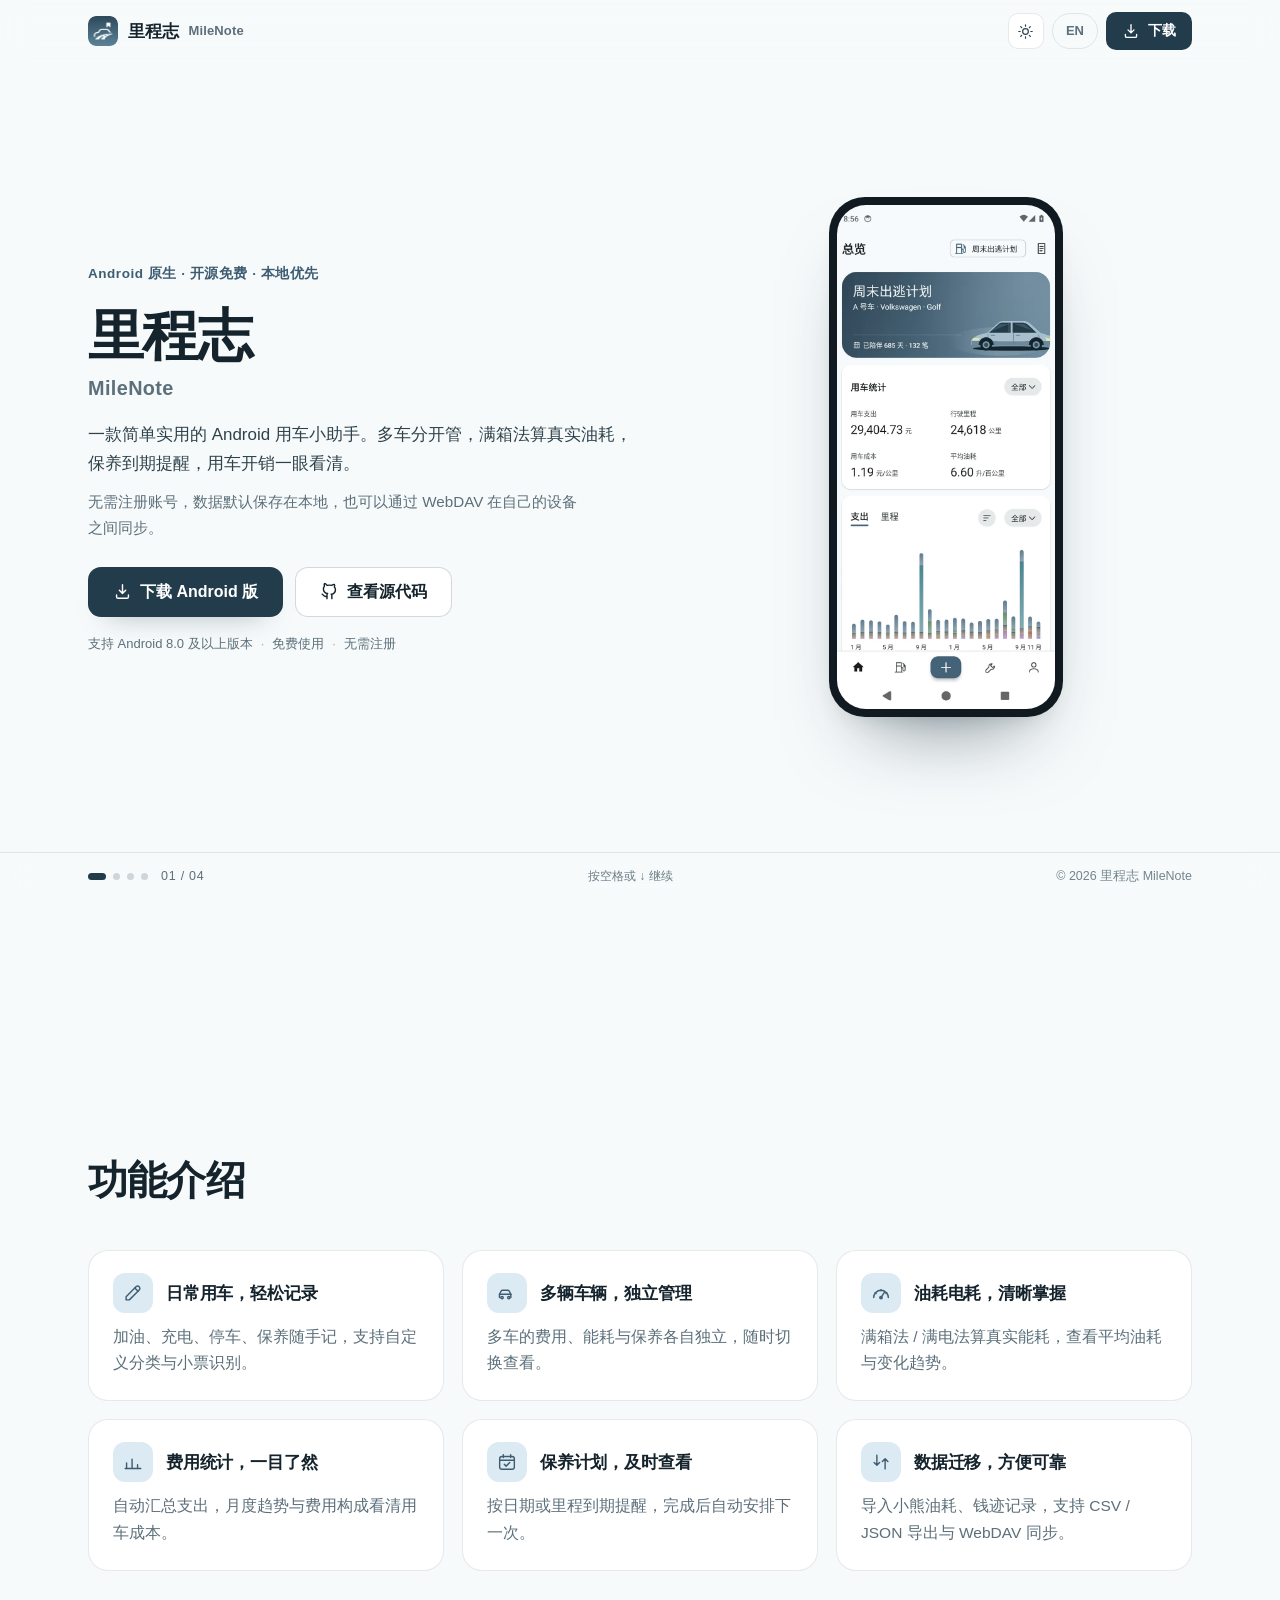
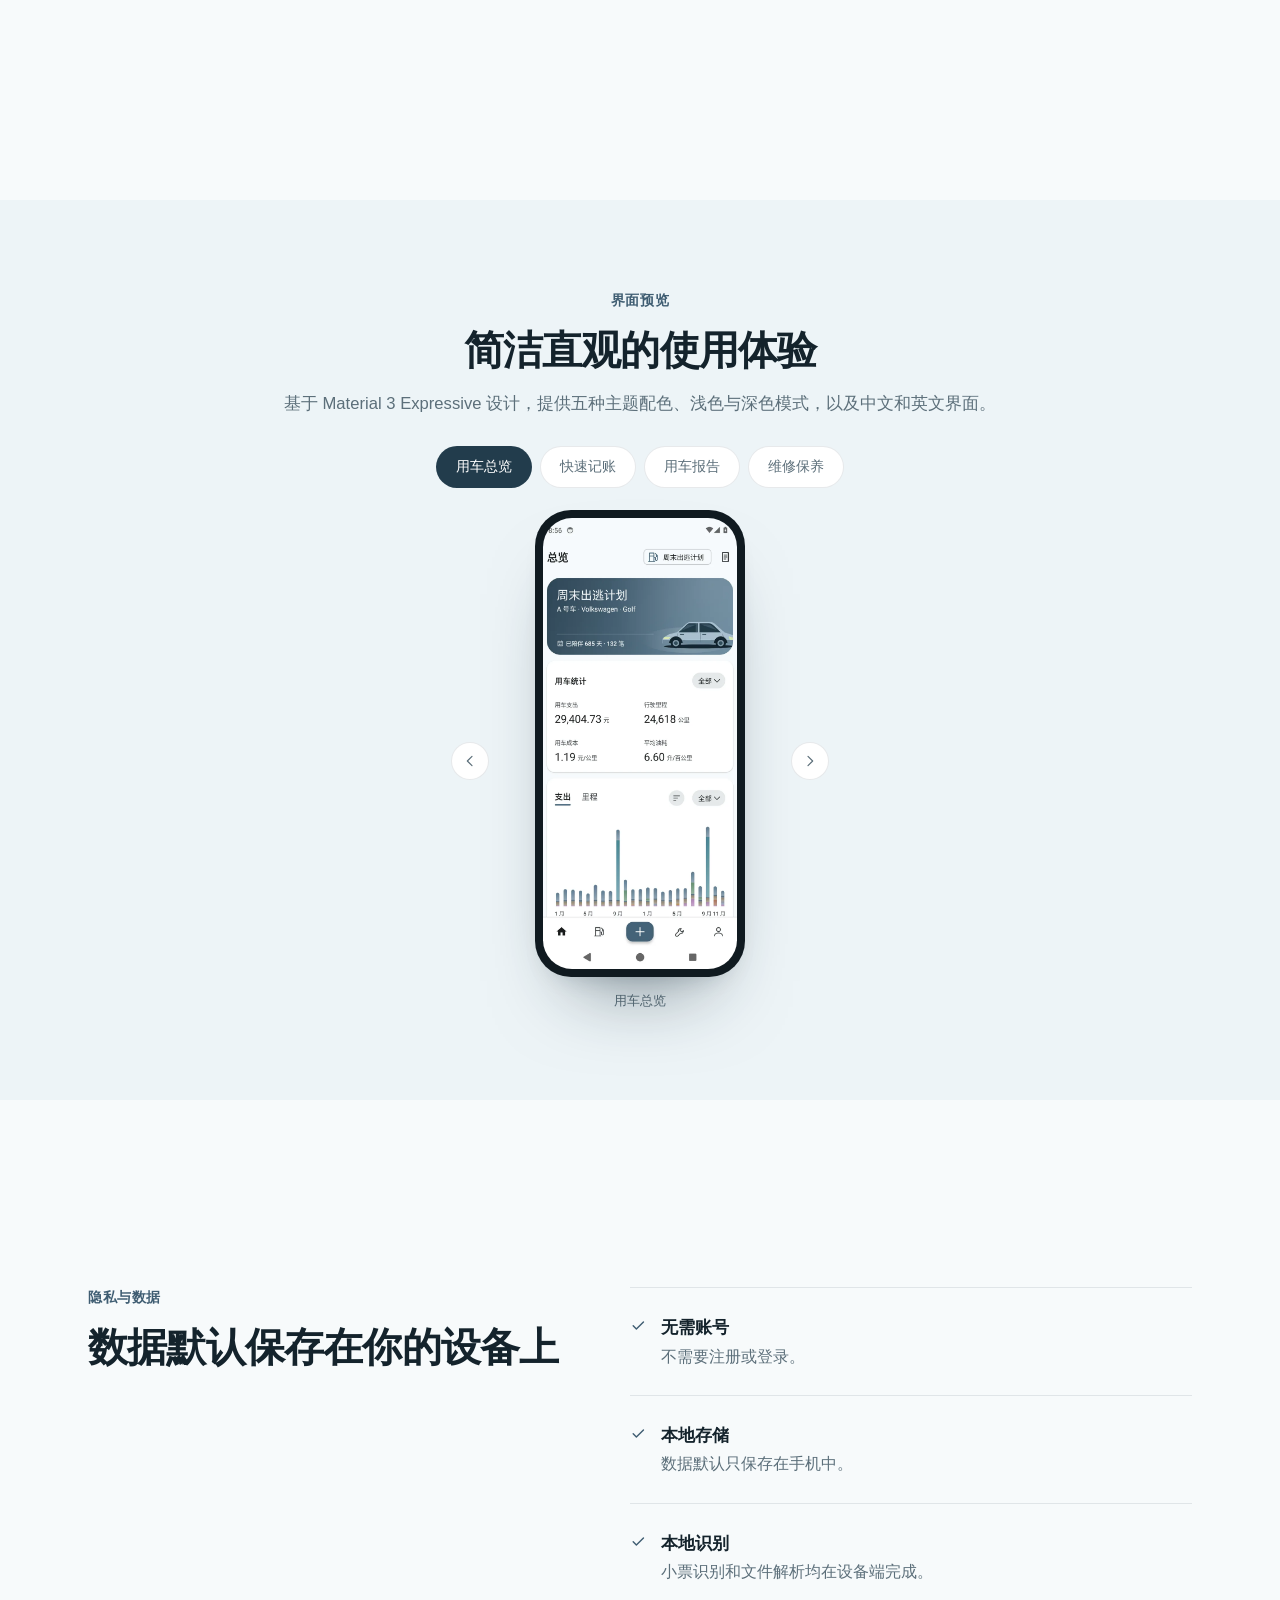
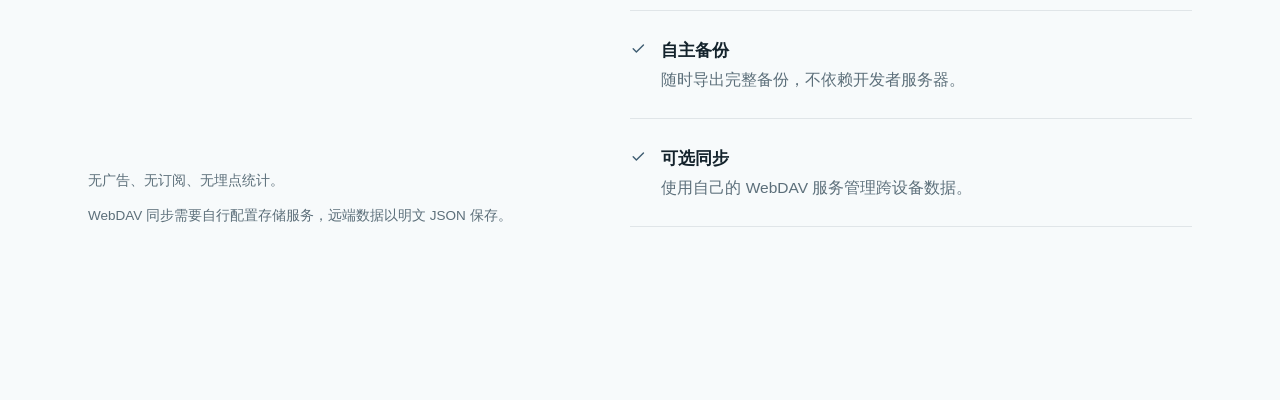
==== index.html @ a448dcb8 "site(screens): 界面预览换成 0.44.1 实拍（中英各一套，第三张改用车报告）+ OG 重画" ====
<!doctype html>
<html lang="zh-CN">
<head>
  <meta charset="utf-8">
  <meta name="viewport" content="width=device-width, initial-scale=1">
  <title>里程志 MileNote · Android 用车小助手：油耗、保养、用车成本</title>
  <meta name="description" content="里程志 MileNote 是一款 Android 用车小助手：多车管理、日常开销记录、油耗与电耗分析、保养到期提醒、用车成本统计。无需注册账号，数据默认保存在本地，也可通过 WebDAV 在自己的设备之间同步。">
  <meta name="keywords" content="里程志,MileNote,用车小助手,车主助手,汽车记账,油耗记录,满箱法,保养提醒,私家车费用,用车成本,Android,本地优先">
  <meta name="author" content="MileNote">
  <meta name="robots" content="index,follow">
  <link rel="canonical" href="https://selwiro.github.io/MileNoteAndroid/">
  <link rel="alternate" hreflang="zh-CN" href="https://selwiro.github.io/MileNoteAndroid/">
  <link rel="alternate" hreflang="en" href="https://selwiro.github.io/MileNoteAndroid/en/">
  <link rel="alternate" hreflang="x-default" href="https://selwiro.github.io/MileNoteAndroid/">

  <meta property="og:type" content="website">
  <meta property="og:site_name" content="里程志 MileNote">
  <meta property="og:title" content="里程志 MileNote · Android 用车小助手：油耗、保养、用车成本">
  <meta property="og:description" content="多车管理、日常开销记录、油耗与电耗分析、保养到期提醒。无需注册账号，数据默认保存在本地。">
  <meta property="og:url" content="https://selwiro.github.io/MileNoteAndroid/">
  <meta property="og:image" content="https://selwiro.github.io/MileNoteAndroid/assets/og.png">
  <meta property="og:image:width" content="1200">
  <meta property="og:image:height" content="630">
  <meta property="og:image:alt" content="里程志 MileNote：Android 用车小助手">
  <meta property="og:locale" content="zh_CN">
  <meta property="og:locale:alternate" content="en_US">
  <meta name="twitter:card" content="summary_large_image">
  <meta name="twitter:title" content="里程志 MileNote · Android 用车小助手：油耗、保养、用车成本">
  <meta name="twitter:description" content="多车管理、日常开销记录、油耗与电耗分析、保养到期提醒。无需注册账号，数据默认保存在本地。">
  <meta name="twitter:image" content="https://selwiro.github.io/MileNoteAndroid/assets/og.png">
  <meta name="twitter:image:alt" content="里程志 MileNote：Android 用车小助手">

  <meta name="theme-color" content="#f7fafb" media="(prefers-color-scheme: light)">
  <meta name="theme-color" content="#0e1316" media="(prefers-color-scheme: dark)">

  <script>
    /* 在样式加载前定好主题，避免深色模式闪白 */
    (function () {
      try {
        var stored = localStorage.getItem('milenote-theme');
        var theme = stored === 'dark' || stored === 'light'
          ? stored
          : (window.matchMedia('(prefers-color-scheme: dark)').matches ? 'dark' : 'light');
        document.documentElement.dataset.theme = theme;
        document.documentElement.classList.add('js');
      } catch (e) {
        document.documentElement.dataset.theme = 'light';
      }
    })();
  </script>

  <link rel="icon" href="assets/favicon-32.png" sizes="32x32" type="image/png">
  <link rel="icon" href="assets/favicon-16.png" sizes="16x16" type="image/png">
  <link rel="apple-touch-icon" href="assets/apple-touch-icon.png">
  <link rel="manifest" href="site.webmanifest">
  <link rel="preload" as="image" href="assets/screens/dashboard.webp?v=20261116">
  <link rel="stylesheet" href="assets/style.css?v=20261110c">

  <script type="application/ld+json">
  {
    "@context": "https://schema.org",
    "@type": "SoftwareApplication",
    "name": "里程志 MileNote",
    "alternateName": "MileNote",
    "applicationCategory": "FinanceApplication",
    "operatingSystem": "Android 8.0+",
    "inLanguage": "zh-CN",
    "url": "https://selwiro.github.io/MileNoteAndroid/",
    "offers": { "@type": "Offer", "price": "0", "priceCurrency": "CNY" },
    "description": "本地优先的 Android 用车小助手：多车管理、日常开销记录、油耗与电耗分析、保养到期提醒、用车成本统计。",
    "screenshot": "https://selwiro.github.io/MileNoteAndroid/assets/screens/dashboard.webp"
  }
  </script>
</head>
<body>
  <a class="skip-link" href="#hero">跳到主要内容</a>

  <header class="site-header" id="top">
    <div class="header-inner">
      <a class="brand" href="#hero">
        <img src="assets/img/brand-tile.png" width="30" height="30" alt="">
        <span class="brand-name">里程志</span>
        <span class="brand-latin">MileNote</span>
      </a>
      <div class="header-actions">
        <button class="icon-btn" type="button" data-theme-toggle aria-label="切换浅色或深色模式" aria-pressed="false">
          <svg class="ico-sun" viewBox="0 0 24 24" aria-hidden="true"><circle cx="12" cy="12" r="4"/><path d="M12 2.5v2M12 19.5v2M2.5 12h2M19.5 12h2M5.2 5.2l1.4 1.4M17.4 17.4l1.4 1.4M18.8 5.2l-1.4 1.4M6.6 17.4l-1.4 1.4"/></svg>
          <svg class="ico-moon" viewBox="0 0 24 24" aria-hidden="true"><path d="M20.5 14.6A8.6 8.6 0 0 1 9.4 3.5a8.6 8.6 0 1 0 11.1 11.1Z"/></svg>
        </button>
        <a class="lang-switch" href="en/" hreflang="en" lang="en">EN</a>
        <a class="btn btn-primary btn-sm" href="https://github.com/Selwiro/MileNoteAndroid/releases" data-download>
          <svg class="ico" viewBox="0 0 24 24" aria-hidden="true"><path d="M12 3.5v11m0 0 4-4m-4 4-4-4"/><path d="M4.5 16.5v2a2 2 0 0 0 2 2h11a2 2 0 0 0 2-2v-2"/></svg>
          下载
        </a>
      </div>
    </div>
  </header>

  <main class="deck">

    <!-- ============ 01 首屏 ============ -->
    <section class="slide slide-hero is-active" id="hero" aria-label="里程志 MileNote">
      <div class="slide-inner hero-grid">
        <div class="hero-copy">
          <span class="eyebrow">Android 原生 · 开源免费 · 本地优先</span>
          <h1>里程志<span class="latin">MileNote</span></h1>
          <p class="lede">一款简单实用的 Android 用车小助手。多车分开管，满箱法算真实油耗，保养到期提醒，用车开销一眼看清。</p>
          <p class="lede">无需注册账号，数据默认保存在本地，也可以通过 WebDAV 在自己的设备之间同步。</p>
          <div class="hero-actions">
            <a class="btn btn-primary btn-lg" href="https://github.com/Selwiro/MileNoteAndroid/releases" data-download>
              <svg class="ico" viewBox="0 0 24 24" aria-hidden="true"><path d="M12 3.5v11m0 0 4-4m-4 4-4-4"/><path d="M4.5 16.5v2a2 2 0 0 0 2 2h11a2 2 0 0 0 2-2v-2"/></svg>
              下载 Android 版
            </a>
            <a class="btn btn-quiet btn-lg" href="https://github.com/Selwiro/MileNoteAndroid" target="_blank" rel="noopener">
              <svg class="ico" viewBox="0 0 24 24" aria-hidden="true"><path d="M9 18c-4.5 1.4-4.5-2.2-6.3-2.7M15 21v-3.2a2.8 2.8 0 0 0-.8-2.3c2.7-.3 5.3-1.4 5.3-6a4.7 4.7 0 0 0-1.3-3.2 4.3 4.3 0 0 0-.1-3.3s-1-.3-3.3 1.3a11 11 0 0 0-5.8 0C6.7 1.7 5.7 2 5.7 2a4.3 4.3 0 0 0-.1 3.3A4.7 4.7 0 0 0 4.3 8.5c0 4.6 2.6 5.7 5.3 6a2.8 2.8 0 0 0-.8 2.3V21"/></svg>
              查看源代码
            </a>
          </div>
          <p class="hero-meta">支持 Android 8.0 及以上版本<span class="dot">·</span>免费使用<span class="dot">·</span>无需注册</p>
        </div>

        <div class="hero-visual">
          <figure class="phone phone-hero">
            <img src="assets/screens/dashboard.webp?v=20261116" width="720" height="1600" alt="里程志「用车总览」界面：用车统计、支出趋势与平均油耗">
          </figure>
        </div>
      </div>
    </section>

    <!-- ============ 02 功能介绍 ============ -->
    <section class="slide" id="features" aria-label="功能介绍">
      <div class="slide-inner">
        <div class="slide-head">
          <h2>功能介绍</h2>
        </div>
        <ul class="feature-grid">
          <li class="feature">
            <span class="feature-icon"><svg viewBox="0 0 24 24" aria-hidden="true"><path d="M4.5 19.5H8L19 8.5a2.5 2.5 0 0 0-3.5-3.5L4.5 16v3.5Z"/><path d="M14 6.5 17.5 10"/></svg></span>
            <h3>日常用车，轻松记录</h3>
            <p>加油、充电、停车、保养随手记，支持自定义分类与小票识别。</p>
          </li>
          <li class="feature">
            <span class="feature-icon"><svg viewBox="0 0 24 24" aria-hidden="true"><path d="M3.8 17v-3.6l1.7-3.3a2 2 0 0 1 1.8-1.1h5.4a2 2 0 0 1 1.8 1.1l1.7 3.3V17"/><path d="M3.8 13.4h12.6"/><circle cx="6.6" cy="17" r="1.3"/><circle cx="14" cy="17" r="1.3"/></svg></span>
            <h3>多辆车辆，独立管理</h3>
            <p>多车的费用、能耗与保养各自独立，随时切换查看。</p>
          </li>
          <li class="feature">
            <span class="feature-icon"><svg viewBox="0 0 24 24" aria-hidden="true"><path d="M4 17a8 8 0 0 1 16 0"/><path d="M12 17l3.6-5.6"/><circle cx="12" cy="17" r="1.3"/><path d="M5.6 11.6l1 .9M12 8.4v1.2M18.4 11.6l-1 .9"/></svg></span>
            <h3>油耗电耗，清晰掌握</h3>
            <p>满箱法 / 满电法算真实能耗，查看平均油耗与变化趋势。</p>
          </li>
          <li class="feature">
            <span class="feature-icon"><svg viewBox="0 0 24 24" aria-hidden="true"><path d="M5 19v-6M11 19V9M17 19v-4"/><path d="M3.5 19h17"/></svg></span>
            <h3>费用统计，一目了然</h3>
            <p>自动汇总支出，月度趋势与费用构成看清用车成本。</p>
          </li>
          <li class="feature">
            <span class="feature-icon"><svg viewBox="0 0 24 24" aria-hidden="true"><rect x="4" y="6" width="16" height="14" rx="2.5"/><path d="M4 10h16M8 4v3M16 4v3"/><path d="M9 14.5l2 2 4-4"/></svg></span>
            <h3>保养计划，及时查看</h3>
            <p>按日期或里程到期提醒，完成后自动安排下一次。</p>
          </li>
          <li class="feature">
            <span class="feature-icon"><svg viewBox="0 0 24 24" aria-hidden="true"><path d="M7.5 4.5v11M7.5 15.5l3-3M7.5 15.5l-3-3"/><path d="M16.5 19.5v-11M16.5 8.5l3 3M16.5 8.5l-3 3"/></svg></span>
            <h3>数据迁移，方便可靠</h3>
            <p>导入小熊油耗、钱迹记录，支持 CSV / JSON 导出与 WebDAV 同步。</p>
          </li>
        </ul>
      </div>
    </section>

    <!-- ============ 03 界面预览 ============ -->
    <section class="slide slide-soft" id="screens" aria-label="界面预览">
      <div class="slide-inner">
        <div class="slide-head slide-head-center">
          <span class="eyebrow">界面预览</span>
          <h2>简洁直观的使用体验</h2>
          <p class="lede">基于 Material 3 Expressive 设计，提供五种主题配色、浅色与深色模式，以及中文和英文界面。</p>
        </div>

        <div class="screen-tabs" role="tablist" aria-label="界面截图">
          <button class="screen-tab" type="button" role="tab" aria-selected="true" data-screen="0">用车总览</button>
          <button class="screen-tab" type="button" role="tab" aria-selected="false" data-screen="1">快速记账</button>
          <button class="screen-tab" type="button" role="tab" aria-selected="false" data-screen="2">用车报告</button>
          <button class="screen-tab" type="button" role="tab" aria-selected="false" data-screen="3">维修保养</button>
        </div>

        <div class="screen-stage" role="tabpanel" aria-live="polite">
          <button class="screen-arrow" type="button" data-screen-prev aria-label="上一张">
            <svg viewBox="0 0 24 24" aria-hidden="true"><path d="M15 5l-7 7 7 7"/></svg>
          </button>
          <figure class="screen-figure">
            <div class="phone phone-screen">
              <img data-screen-img data-screen-base="assets/screens/" src="assets/screens/dashboard.webp?v=20261116" width="720" height="1600" alt="用车总览界面">
            </div>
            <figcaption data-screen-cap>用车总览</figcaption>
          </figure>
          <button class="screen-arrow" type="button" data-screen-next aria-label="下一张">
            <svg viewBox="0 0 24 24" aria-hidden="true"><path d="M9 5l7 7-7 7"/></svg>
          </button>
        </div>
      </div>
    </section>

    <!-- ============ 04 隐私与数据 ============ -->
    <section class="slide" id="privacy" aria-label="隐私与数据">
      <div class="slide-inner privacy-grid">
        <div class="slide-head">
          <span class="eyebrow">隐私与数据</span>
          <h2>数据默认保存在你的设备上</h2>
          <p class="privacy-note">无广告、无订阅、无埋点统计。</p>
          <p class="privacy-note">WebDAV 同步需要自行配置存储服务，远端数据以明文 JSON 保存。</p>
        </div>
        <div>
          <ul class="privacy-list">
            <li>
              <svg viewBox="0 0 24 24" aria-hidden="true"><path d="M4.5 12.5 9 17l10-10"/></svg>
              <div><b>无需账号</b><span>不需要注册或登录。</span></div>
            </li>
            <li>
              <svg viewBox="0 0 24 24" aria-hidden="true"><path d="M4.5 12.5 9 17l10-10"/></svg>
              <div><b>本地存储</b><span>数据默认只保存在手机中。</span></div>
            </li>
            <li>
              <svg viewBox="0 0 24 24" aria-hidden="true"><path d="M4.5 12.5 9 17l10-10"/></svg>
              <div><b>本地识别</b><span>小票识别和文件解析均在设备端完成。</span></div>
            </li>
            <li>
              <svg viewBox="0 0 24 24" aria-hidden="true"><path d="M4.5 12.5 9 17l10-10"/></svg>
              <div><b>自主备份</b><span>随时导出完整备份，不依赖开发者服务器。</span></div>
            </li>
            <li>
              <svg viewBox="0 0 24 24" aria-hidden="true"><path d="M4.5 12.5 9 17l10-10"/></svg>
              <div><b>可选同步</b><span>使用自己的 WebDAV 服务管理跨设备数据。</span></div>
            </li>
          </ul>
        </div>
      </div>
    </section>

  </main>

  <div class="deck-bar">
    <div class="pager" role="group" aria-label="页面导航">
      <button class="pager-dot" type="button" data-goto="0" aria-label="第 1 页：里程志" aria-current="true"></button>
      <button class="pager-dot" type="button" data-goto="1" aria-label="第 2 页：功能介绍"></button>
      <button class="pager-dot" type="button" data-goto="2" aria-label="第 3 页：界面预览"></button>
      <button class="pager-dot" type="button" data-goto="3" aria-label="第 4 页：隐私与数据"></button>
      <span class="pager-count" data-pager-count>01 / 04</span>
    </div>
    <p class="deck-hint" data-deck-hint>按空格或 ↓ 继续</p>
    <span class="bar-copy">© <span id="year">2026</span> 里程志 MileNote</span>
  </div>

  <script src="assets/app.js?v=20261116" defer></script>
</body>
</html>
---- assets/style.css ----
/* ============================================================
   里程志 MileNote · GitHub Pages
   PPT 式单页官网：4 屏，每屏一满窗口，空格 / ↓ 翻页
   纯静态、无外部依赖、无追踪；深浅色由 <html data-theme> 驱动
   配色沿用 App 的里程蓝（#55758B）
   ============================================================ */

:root {
  --font-sans: -apple-system, BlinkMacSystemFont, "Segoe UI", "PingFang SC",
    "Hiragino Sans GB", "Microsoft YaHei", "Noto Sans SC", "Helvetica Neue", Arial, sans-serif;

  --bg: #f7fafb;
  --bg-soft: #edf4f7;
  --surface: #ffffff;
  --surface-2: #f1f7f9;
  --ink: #14232c;
  --ink-2: #2f424c;
  --muted: #5c6f7a;
  --line: rgba(20, 46, 62, 0.10);
  --line-strong: rgba(20, 46, 62, 0.18);

  --brand: #55758b;
  --brand-strong: #3f5d72;
  --brand-deep: #16262f;
  --brand-soft: #dceaf3;

  --btn-bg: #223c4c;
  --btn-bg-hover: #2e4e61;
  --btn-ink: #ffffff;

  --bezel: #101a20;
  --radius-xl: 28px;
  --radius-lg: 20px;
  --radius-md: 15px;

  --shadow-card: 0 28px 60px -46px rgba(16, 42, 58, 0.5), 0 2px 6px -4px rgba(16, 42, 58, 0.06);
  --shadow-soft: 0 20px 40px -32px rgba(16, 42, 58, 0.45);
  --shadow-phone: 0 44px 80px -40px rgba(14, 36, 50, 0.55), 0 12px 28px -20px rgba(14, 36, 50, 0.3);

  --container: 1104px;
  --header-h: 62px;
  --bar-h: 48px;
  color-scheme: light;
}

[data-theme="dark"] {
  --bg: #0e1316;
  --bg-soft: #121b20;
  --surface: #161f24;
  --surface-2: #1b262c;
  --ink: #e9eff3;
  --ink-2: #c7d4db;
  --muted: #93a5b0;
  --line: rgba(190, 215, 230, 0.12);
  --line-strong: rgba(190, 215, 230, 0.22);

  --brand: #a8c3d4;
  --brand-strong: #a8c3d4;
  --brand-deep: #0a1418;
  --brand-soft: #1f313b;

  --btn-bg: #b3cadb;
  --btn-bg-hover: #c8dbe8;
  --btn-ink: #101f28;

  --bezel: #05090b;
  --shadow-card: 0 28px 60px -46px rgba(0, 0, 0, 0.8), 0 2px 6px -4px rgba(0, 0, 0, 0.4);
  --shadow-soft: 0 20px 40px -32px rgba(0, 0, 0, 0.7);
  --shadow-phone: 0 44px 80px -40px rgba(0, 0, 0, 0.9), 0 12px 28px -20px rgba(0, 0, 0, 0.6);
  color-scheme: dark;
}

/* ---------- base ---------- */

*, *::before, *::after { box-sizing: border-box; }

html {
  -webkit-text-size-adjust: 100%;
  scroll-snap-type: y mandatory;
  background: var(--bg);
  /* 一屏一页的演示翻页：隐藏滚动条，用页码 / 空格提示代替 */
  scrollbar-width: none;
}
html::-webkit-scrollbar { width: 0; height: 0; }

body {
  margin: 0;
  background: var(--bg);
  color: var(--ink);
  font-family: var(--font-sans);
  font-size: 16px;
  line-height: 1.7;
  -webkit-font-smoothing: antialiased;
  -moz-osx-font-smoothing: grayscale;
  overflow-x: hidden;
}

h1, h2, h3 {
  margin: 0;
  line-height: 1.28;
  letter-spacing: -0.02em;
  font-weight: 700;
  text-wrap: balance;
}
p { margin: 0; }
img { display: block; max-width: 100%; height: auto; }
a { color: inherit; }
button { font: inherit; color: inherit; }

:focus-visible {
  outline: 2px solid var(--brand-strong);
  outline-offset: 3px;
  border-radius: 6px;
}

.sr-only {
  position: absolute;
  width: 1px; height: 1px;
  margin: -1px; padding: 0;
  overflow: hidden;
  clip: rect(0 0 0 0);
  white-space: nowrap;
  border: 0;
}

.skip-link {
  position: fixed;
  top: 8px; left: 50%;
  transform: translate(-50%, -180%);
  z-index: 100;
  padding: 9px 16px;
  border-radius: 999px;
  background: var(--btn-bg);
  color: var(--btn-ink);
  font-size: 14px;
  text-decoration: none;
  transition: transform .18s ease;
}
.skip-link:focus { transform: translate(-50%, 0); }

/* ---------- buttons ---------- */

.btn {
  display: inline-flex;
  align-items: center;
  justify-content: center;
  gap: 8px;
  padding: 11px 20px;
  border: 1px solid transparent;
  border-radius: 12px;
  font-size: 15px;
  font-weight: 600;
  line-height: 1.4;
  text-decoration: none;
  white-space: nowrap;
  cursor: pointer;
  transition: background-color .18s ease, border-color .18s ease,
              color .18s ease, transform .18s ease, box-shadow .18s ease;
}

.btn .ico {
  width: 18px; height: 18px;
  fill: none;
  stroke: currentColor;
  stroke-width: 1.8;
  stroke-linecap: round;
  stroke-linejoin: round;
  flex: none;
}

.btn-primary {
  background: var(--btn-bg);
  color: var(--btn-ink);
  box-shadow: 0 14px 28px -20px rgba(16, 42, 58, 0.65);
}
.btn-primary:hover { background: var(--btn-bg-hover); transform: translateY(-1px); }

.btn-quiet {
  background: var(--surface);
  border-color: var(--line-strong);
  color: var(--ink);
}
.btn-quiet:hover { border-color: var(--brand); transform: translateY(-1px); }

.btn-lg { padding: 13px 24px; font-size: 16px; border-radius: 13px; }
.btn-lg .ico { width: 19px; height: 19px; }
.btn-sm { padding: 8px 15px; font-size: 14px; border-radius: 10px; }

/* ---------- header（固定，浮在每一屏之上） ---------- */

.site-header {
  position: fixed;
  inset: 0 0 auto 0;
  z-index: 60;
  background: color-mix(in srgb, var(--bg) 82%, transparent);
  -webkit-backdrop-filter: blur(14px);
  backdrop-filter: blur(14px);
  border-bottom: 1px solid transparent;
  transition: border-color .2s ease;
}
.site-header.is-scrolled { border-bottom-color: var(--line); }

.header-inner {
  display: flex;
  align-items: center;
  gap: 16px;
  height: var(--header-h);
  width: min(100% - 48px, var(--container));
  margin-inline: auto;
}

.brand {
  display: inline-flex;
  align-items: center;
  gap: 10px;
  margin-right: auto;
  text-decoration: none;
  font-weight: 700;
  letter-spacing: -0.01em;
  flex: none;
  white-space: nowrap;
}
.brand img { width: 30px; height: 30px; border-radius: 8px; }
.brand .brand-name { font-size: 16.5px; }
.brand .brand-latin {
  font-size: 13px;
  font-weight: 600;
  color: var(--muted);
  letter-spacing: 0.01em;
}

.header-actions { display: flex; align-items: center; gap: 8px; }

.icon-btn {
  display: grid;
  place-items: center;
  width: 36px; height: 36px;
  padding: 0;
  border: 1px solid var(--line);
  border-radius: 10px;
  background: var(--surface);
  color: var(--ink-2);
  cursor: pointer;
  transition: border-color .16s ease, color .16s ease;
}
.icon-btn:hover { border-color: var(--line-strong); color: var(--ink); }
.icon-btn svg { width: 17px; height: 17px; fill: none; stroke: currentColor; stroke-width: 1.7; stroke-linecap: round; stroke-linejoin: round; }
.icon-btn .ico-moon { display: none; }
[data-theme="dark"] .icon-btn .ico-sun { display: none; }
[data-theme="dark"] .icon-btn .ico-moon { display: block; }

.lang-switch {
  padding: 6px 13px;
  border: 1px solid var(--line);
  border-radius: 999px;
  font-size: 13px;
  font-weight: 600;
  color: var(--muted);
  text-decoration: none;
  transition: border-color .16s ease, color .16s ease;
}
.lang-switch:hover { border-color: var(--line-strong); color: var(--ink); }

/* ---------- 幻灯片 ---------- */

.deck { display: block; }

.slide {
  --slide-pad: 24px;
  position: relative;
  display: grid;
  align-items: center;
  min-height: 100vh;
  min-height: 100dvh;
  padding: calc(var(--header-h) + var(--slide-pad)) 0 calc(var(--bar-h) + var(--slide-pad));
  scroll-snap-align: start;
  scroll-snap-stop: always;
}

.slide-soft { background: var(--bg-soft); }

.slide-inner {
  width: min(100% - 48px, var(--container));
  margin-inline: auto;
}

/* 只在有 JS 时做入场动画：无 JS 也能看到全部内容 */
.js .slide-inner {
  opacity: 0;
  transform: translateY(14px);
  transition: opacity .45s ease, transform .45s cubic-bezier(.22, .8, .3, 1);
}
.js .slide.is-active .slide-inner {
  opacity: 1;
  transform: none;
}

.slide-head { max-width: 660px; }
.slide-head-center { margin-inline: auto; text-align: center; max-width: 720px; }
.slide-head h2 {
  margin-top: 12px;
  font-size: clamp(1.6rem, 3.1vw, 2.55rem);
}
.slide-head .lede {
  margin-top: 14px;
  color: var(--muted);
  font-size: 1.04rem;
  text-wrap: pretty;
}

.eyebrow {
  display: inline-block;
  font-size: 13.5px;
  font-weight: 600;
  letter-spacing: 0.04em;
  color: var(--brand-strong);
}

/* ---------- 首屏 ---------- */

.hero-grid {
  display: grid;
  grid-template-columns: minmax(0, 1.06fr) minmax(0, 0.94fr);
  gap: clamp(28px, 4.5vw, 64px);
  align-items: center;
}

.hero-copy h1 {
  margin-top: 14px;
  font-size: clamp(2.35rem, 4.6vw, 3.5rem);
  letter-spacing: -0.03em;
}
.hero-copy h1 .latin {
  display: block;
  margin-top: 4px;
  font-size: clamp(1rem, 1.7vw, 1.24rem);
  font-weight: 600;
  letter-spacing: 0.02em;
  color: var(--muted);
}

.hero-copy .lede {
  margin-top: 20px;
  max-width: 33em;
  font-size: clamp(0.98rem, 1.35vw, 1.06rem);
  color: var(--ink-2);
  text-wrap: pretty;
}
.hero-copy .lede + .lede {
  margin-top: 10px;
  font-size: 0.95rem;
  color: var(--muted);
}

.hero-actions {
  display: flex;
  flex-wrap: wrap;
  gap: 12px;
  margin-top: 26px;
}

.hero-meta {
  margin-top: 16px;
  font-size: 13px;
  color: var(--muted);
}
.hero-meta .dot { margin: 0 8px; opacity: .55; }

.hero-visual {
  justify-self: center;
  position: relative;
  display: grid;
  place-items: center;
  padding: 6px 0;
}
.hero-visual::after {
  content: "";
  position: absolute;
  inset: auto 6% -2% 6%;
  height: 36px;
  border-radius: 50%;
  background: radial-gradient(closest-side, rgba(16, 42, 58, 0.16), transparent 72%);
  filter: blur(6px);
  z-index: -1;
}
[data-theme="dark"] .hero-visual::after {
  background: radial-gradient(closest-side, rgba(0, 0, 0, 0.6), transparent 72%);
}

/* ---------- 手机框 ---------- */

.phone {
  position: relative;
  margin: 0;
  padding: 8px;
  border-radius: 36px;
  background: var(--bezel);
  box-shadow: var(--shadow-phone);
  aspect-ratio: 720 / 1600;
  height: var(--phone-h, 480px);
}
.phone img {
  width: 100%;
  height: 100%;
  border-radius: 29px;
  object-fit: cover;
}

.phone-hero { --phone-h: clamp(300px, 58dvh, 520px); }
.phone-screen {
  flex: 1 1 auto;
  height: auto;
  min-height: 0;
  max-height: 100%;
  margin-bottom: 2px;
}

/* ---------- 功能介绍 ---------- */

.feature-grid {
  display: grid;
  grid-template-columns: repeat(3, minmax(0, 1fr));
  gap: 18px;
  margin: clamp(26px, 3.6vw, 44px) 0 0;
  padding: 0;
  list-style: none;
}

.feature {
  display: grid;
  grid-template-columns: auto minmax(0, 1fr);
  align-items: center;
  column-gap: 13px;
  padding: 22px 24px 24px;
  border: 1px solid var(--line);
  border-radius: var(--radius-lg);
  background: var(--surface);
  transition: transform .18s ease, border-color .18s ease, box-shadow .18s ease;
}
.feature:hover {
  transform: translateY(-2px);
  border-color: var(--line-strong);
  box-shadow: var(--shadow-soft);
}

/* 图标与标题同一行（桌面端；手机上图标仍在左、标题与说明在右） */
.feature-icon {
  display: grid;
  place-items: center;
  width: 40px; height: 40px;
  margin: 0;
  border-radius: 12px;
  background: var(--brand-soft);
  color: var(--brand-strong);
}
[data-theme="dark"] .feature-icon { color: var(--ink); }
.feature-icon svg {
  width: 22px; height: 22px;
  fill: none;
  stroke: currentColor;
  stroke-width: 1.55;
  stroke-linecap: round;
  stroke-linejoin: round;
}

.feature h3 { grid-column: 2; font-size: 1.08rem; letter-spacing: -0.01em; }
.feature p {
  grid-column: 1 / -1;
  margin-top: 11px;
  color: var(--muted);
  font-size: 0.97rem;
  line-height: 1.7;
}

/* ---------- 界面预览 ---------- */

.screen-tabs {
  display: flex;
  flex-wrap: wrap;
  justify-content: center;
  gap: 8px;
  margin-top: clamp(18px, 2.6vw, 28px);
}

.screen-tab {
  padding: 8px 19px;
  border: 1px solid var(--line);
  border-radius: 999px;
  background: var(--surface);
  color: var(--muted);
  font-size: 14px;
  font-weight: 500;
  cursor: pointer;
  transition: background-color .16s ease, color .16s ease, border-color .16s ease;
}
.screen-tab:hover { color: var(--ink); border-color: var(--line-strong); }
.screen-tab[aria-selected="true"] {
  background: var(--btn-bg);
  border-color: transparent;
  color: var(--btn-ink);
}

#screens .slide-inner {
  display: flex;
  flex-direction: column;
  padding-bottom: 16px;
  height: calc(100vh - var(--header-h) - var(--bar-h) - var(--slide-pad) * 2);
  height: calc(100dvh - var(--header-h) - var(--bar-h) - var(--slide-pad) * 2);
  min-height: 0;
}
#screens .slide-head,
#screens .screen-tabs { flex: none; }

.screen-stage {
  display: flex;
  align-items: center;
  justify-content: center;
  gap: clamp(10px, 3vw, 40px);
  margin-top: 22px;
}

.screen-arrow {
  display: grid;
  place-items: center;
  width: 38px; height: 38px;
  padding: 0;
  border: 1px solid var(--line);
  border-radius: 50%;
  background: var(--surface);
  color: var(--muted);
  cursor: pointer;
  transition: color .16s ease, border-color .16s ease;
  flex: none;
}
.screen-arrow:hover { color: var(--ink); border-color: var(--line-strong); }
.screen-arrow svg { width: 16px; height: 16px; fill: none; stroke: currentColor; stroke-width: 1.8; stroke-linecap: round; stroke-linejoin: round; }

.screen-stage { flex: 1 1 auto; min-height: 0; }

.screen-figure {
  margin: 0;
  height: 100%;
  display: flex;
  flex-direction: column;
  align-items: center;
  justify-content: center;
  min-height: 0;
}
.screen-figure figcaption {
  flex: none;
  margin-top: 12px;
  font-size: 12.5px;
  color: var(--muted);
}

/* ---------- 隐私与数据 ---------- */

.privacy-grid {
  display: grid;
  grid-template-columns: minmax(0, 0.92fr) minmax(0, 1.08fr);
  gap: clamp(24px, 5vw, 72px);
  align-items: stretch;
}

/* 左栏：标题贴顶、补充说明贴底，避免「标题悬在中间、下面一大片空」 */
#privacy .slide-head {
  display: flex;
  flex-direction: column;
  align-items: flex-start;
}
#privacy .privacy-note:first-of-type { margin-top: auto; }

.privacy-list {
  margin: 0;
  padding: 0;
  list-style: none;
  border-top: 1px solid var(--line);
}
.privacy-list li {
  display: grid;
  grid-template-columns: auto 1fr;
  gap: 14px;
  padding: 25px 0;
  border-bottom: 1px solid var(--line);
}
.privacy-list svg {
  width: 17px; height: 17px;
  margin-top: 4px;
  fill: none;
  stroke: var(--brand-strong);
  stroke-width: 2;
  stroke-linecap: round;
  stroke-linejoin: round;
}
.privacy-list b { display: block; font-size: 1.08rem; font-weight: 600; }
.privacy-list span { color: var(--muted); font-size: 0.97rem; }
.privacy-note {
  margin-top: 12px;
  color: var(--muted);
  font-size: 13.5px;
  line-height: 1.65;
}

/* ---------- 底部条（页码 + 链接） ---------- */

.deck-bar {
  position: fixed;
  inset: auto 0 0 0;
  z-index: 60;
  display: flex;
  align-items: center;
  gap: 16px;
  height: var(--bar-h);
  padding: 0 max(24px, calc((100% - var(--container)) / 2));
  background: color-mix(in srgb, var(--bg) 82%, transparent);
  -webkit-backdrop-filter: blur(12px);
  backdrop-filter: blur(12px);
  border-top: 1px solid var(--line);
  font-size: 12.5px;
  color: var(--muted);
}

.pager { display: flex; align-items: center; gap: 7px; }
.pager-dot {
  width: 7px; height: 7px;
  padding: 0;
  border: 0;
  border-radius: 999px;
  background: var(--line-strong);
  cursor: pointer;
  transition: width .2s ease, background-color .2s ease;
}
.pager-dot:hover { background: var(--brand); }
.pager-dot[aria-current="true"] {
  width: 18px;
  background: var(--btn-bg);
}
.pager-count {
  margin-left: 6px;
  font-variant-numeric: tabular-nums;
  letter-spacing: .06em;
}

.deck-hint {
  margin: 0 auto;
  font-size: 12px;
  color: var(--muted);
  opacity: .9;
  transition: opacity .3s ease;
}
.deck-hint.is-hidden { opacity: 0; visibility: hidden; }

.bar-copy { flex: none; opacity: .85; }

/* ---------- 404 ---------- */

.lost {
  display: flex;
  align-items: center;
  justify-content: center;
  min-height: 100vh;
  padding: 40px 24px;
  text-align: center;
}
.lost-inner { max-width: 540px; margin-inline: auto; }
.lost img {
  width: 72px; height: 72px;
  margin: 0 auto 26px;
  border-radius: 21px;
  box-shadow: var(--shadow-card);
}
.lost h1 { font-size: clamp(1.8rem, 4.6vw, 2.6rem); }
.lost p {
  margin-top: 14px;
  color: var(--muted);
  font-size: 15.5px;
}
.lost p[lang="en"] { font-size: 13.5px; }
.lost p a { color: var(--brand-strong); text-decoration: underline; text-underline-offset: 3px; }
.lost-actions {
  display: flex;
  flex-wrap: wrap;
  justify-content: center;
  gap: 12px;
  margin-top: 28px;
}

/* ---------- 响应式 ---------- */

@media (max-width: 960px) {
  .hero-grid { grid-template-columns: minmax(0, 1fr); gap: 28px; }
  .hero-visual { order: 2; }
  .hero-copy .lede { max-width: 40em; }
  .privacy-grid { grid-template-columns: minmax(0, 1fr); gap: 26px; }
  .phone-hero { --phone-h: clamp(240px, 34dvh, 340px); }
}

/* 窗口不高（13 寸笔电 / 浏览器占满前后）时整体收紧，保证每一屏仍然装得下 */
@media (min-width: 721px) and (max-height: 800px) {
  .slide { --slide-pad: 12px; }
  .slide-head h2 { font-size: clamp(1.5rem, 2.6vw, 2.1rem); }
  .slide-head .lede { margin-top: 10px; font-size: 0.98rem; }
  .feature-grid { margin-top: 24px; gap: 14px; }
  .feature { padding: 18px 20px 20px; column-gap: 11px; }
  .feature-icon { width: 36px; height: 36px; margin: 0; border-radius: 11px; }
  .feature-icon svg { width: 19px; height: 19px; }
  .feature h3 { font-size: 1.02rem; }
  .feature p { margin-top: 8px; font-size: 0.93rem; line-height: 1.62; }
  .phone-hero { --phone-h: clamp(260px, 54dvh, 480px); }
  .privacy-list li { padding: 15px 0; }
}

/* 手机上首屏不放手机图（截图集中在「界面预览」一屏），保证一屏装得下 */
@media (max-width: 720px) {
  :root { --header-h: 56px; --bar-h: 44px; }

  .header-inner { gap: 6px; }
  .header-actions { gap: 6px; }
  .brand { gap: 8px; }
  .brand .brand-latin { display: none; }
  .brand .brand-name { font-size: 16px; }

  .header-inner,
  .slide-inner { width: min(100% - 36px, var(--container)); }

  body { font-size: 15.5px; }

  .slide { --slide-pad: 12px; }

  .hero-visual { display: none; }

  .hero-copy h1 { font-size: clamp(2.25rem, 11.2vw, 2.95rem); }
  .hero-copy .lede { margin-top: 18px; font-size: 15.5px; }
  .hero-copy .lede + .lede { margin-top: 12px; font-size: 14.5px; }
  .hero-actions { margin-top: 26px; }
  .hero-actions .btn { flex: 1 1 auto; }
  .hero-meta { margin-top: 16px; font-size: 12.5px; }

  /* 手机上功能改成单列「图标 + 标题 + 说明」的行式，中英文案长度不同也装得下 */
  .feature-grid { grid-template-columns: minmax(0, 1fr); gap: 6px; margin-top: 10px; }
  .feature {
    display: grid;
    grid-template-columns: 28px minmax(0, 1fr);
    align-items: start;
    column-gap: 10px;
    row-gap: 1px;
    padding: 7px 12px 8px;
    border-radius: 14px;
  }
  .feature-icon { grid-column: 1; grid-row: 1 / span 2; width: 28px; height: 28px; margin: 1px 0 0; border-radius: 9px; }
  .feature-icon svg { width: 16px; height: 16px; }
  .feature h3 { grid-column: 2; grid-row: 1; font-size: 0.92rem; }
  .feature p { grid-column: 2; grid-row: 2; margin-top: 1px; font-size: 0.8rem; line-height: 1.55; }
  .feature h3 { font-size: 0.9rem; }
  .feature p { margin-top: 5px; font-size: 0.775rem; line-height: 1.55; }

  .slide-head h2 { margin-top: 6px; font-size: clamp(1.35rem, 6vw, 1.65rem); }
  .slide-head .lede { font-size: 0.9rem; }

  .screen-tabs { gap: 6px; margin-top: 14px; }
  .screen-tab { padding: 6px 13px; font-size: 12.5px; }
  .screen-stage { margin-top: 14px; gap: 8px; }
  #screens .slide-inner { padding-bottom: 20px; }
  .screen-arrow { width: 32px; height: 32px; }
  .screen-figure figcaption { margin-top: 10px; }

  .privacy-list li { padding: 13px 0; }
  .privacy-list b { font-size: 0.96rem; }
  .privacy-list span { font-size: 0.9rem; }
  .privacy-note { margin-top: 10px; font-size: 12px; }

  .deck-hint { display: none; }
  .bar-copy { opacity: .8; }
}

@media (max-width: 400px) {
  .feature-grid { gap: 4px; }
  .feature { padding: 6px 11px 7px; }
  .feature p { font-size: 0.775rem; line-height: 1.45; }
}

@media (prefers-reduced-motion: reduce) {
  html { scroll-behavior: auto; }
  *, *::before, *::after {
    animation-duration: .01ms !important;
    animation-iteration-count: 1 !important;
    transition-duration: .01ms !important;
  }
  .js .slide-inner { opacity: 1; transform: none; }
}

@media print {
  html { scroll-snap-type: none; }
  .slide { min-height: auto; page-break-after: always; }
  .js .slide-inner { opacity: 1; transform: none; }
  .site-header, .deck-bar { display: none; }
}
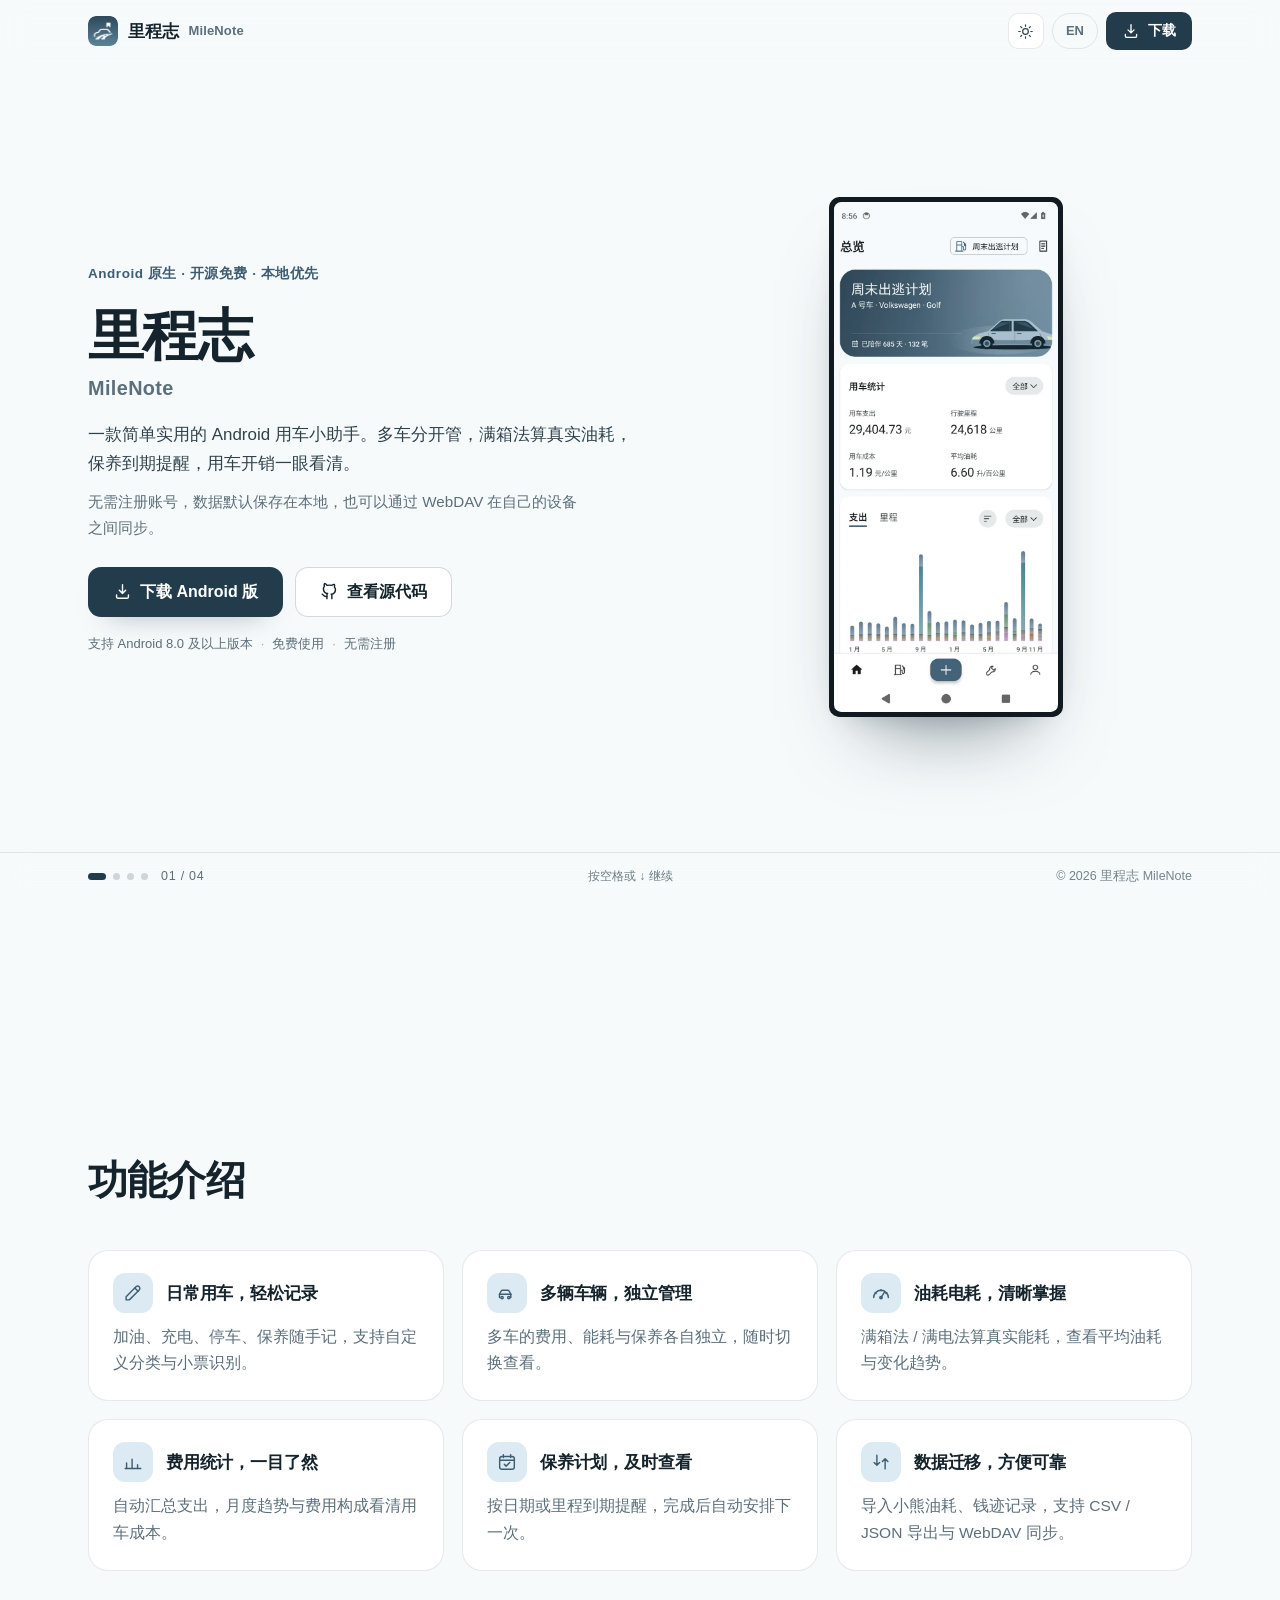
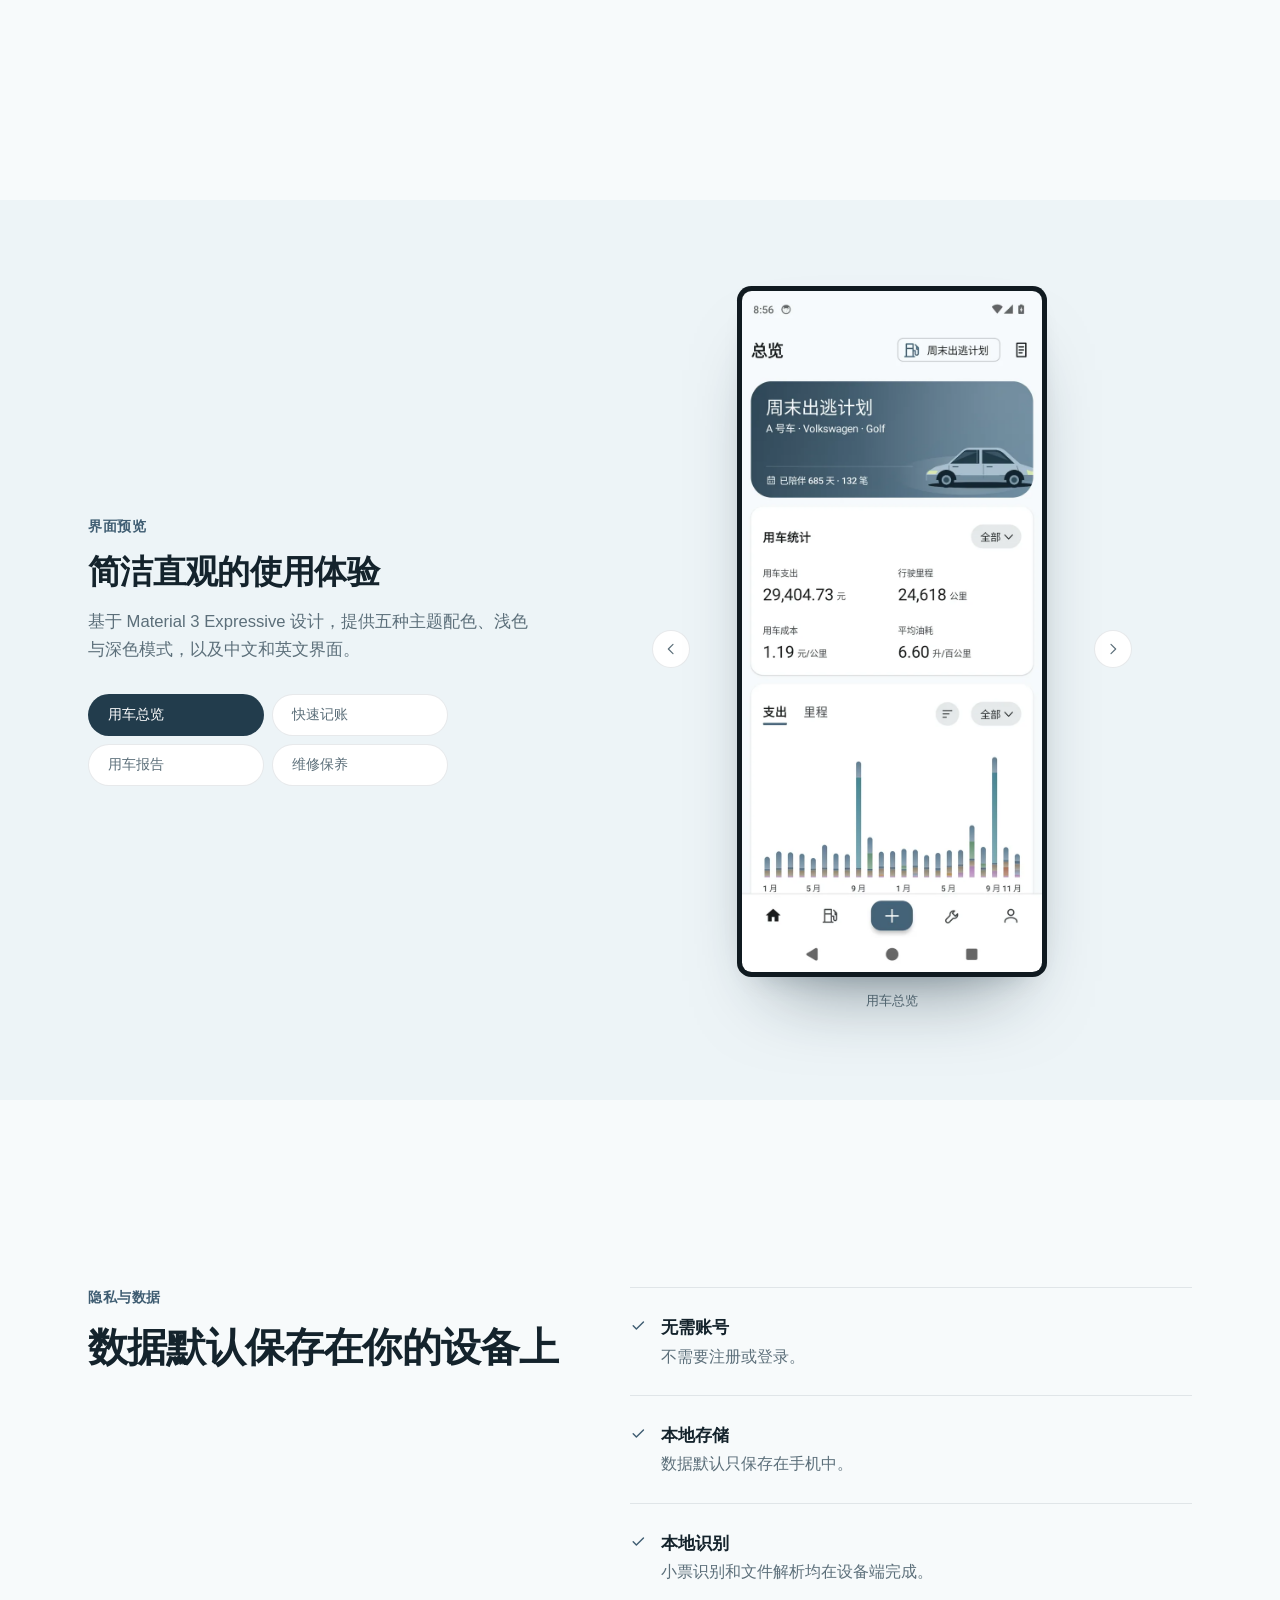
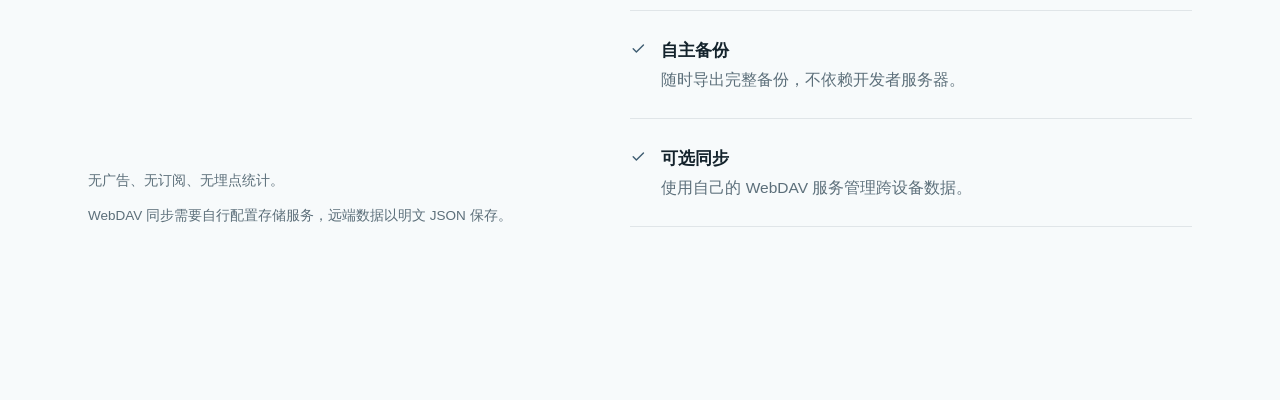
==== commit 6866f875: "site(设计): 手机框收薄/圆角改百分比，移动端功能卡等高，界面预览改双列放大手机" ====
--- a/index.html
+++ b/index.html
@@ -54,7 +54,7 @@
   <link rel="apple-touch-icon" href="assets/apple-touch-icon.png">
   <link rel="manifest" href="site.webmanifest">
   <link rel="preload" as="image" href="assets/screens/dashboard.webp?v=20261116">
-  <link rel="stylesheet" href="assets/style.css?v=20261110c">
+  <link rel="stylesheet" href="assets/style.css?v=20261116d">
 
   <script type="application/ld+json">
   {
@@ -171,17 +171,19 @@
     <!-- ============ 03 界面预览 ============ -->
     <section class="slide slide-soft" id="screens" aria-label="界面预览">
       <div class="slide-inner">
-        <div class="slide-head slide-head-center">
-          <span class="eyebrow">界面预览</span>
-          <h2>简洁直观的使用体验</h2>
-          <p class="lede">基于 Material 3 Expressive 设计，提供五种主题配色、浅色与深色模式，以及中文和英文界面。</p>
-        </div>
-
-        <div class="screen-tabs" role="tablist" aria-label="界面截图">
-          <button class="screen-tab" type="button" role="tab" aria-selected="true" data-screen="0">用车总览</button>
-          <button class="screen-tab" type="button" role="tab" aria-selected="false" data-screen="1">快速记账</button>
-          <button class="screen-tab" type="button" role="tab" aria-selected="false" data-screen="2">用车报告</button>
-          <button class="screen-tab" type="button" role="tab" aria-selected="false" data-screen="3">维修保养</button>
+        <div class="screen-copy">
+          <div class="slide-head slide-head-center">
+            <span class="eyebrow">界面预览</span>
+            <h2>简洁直观的使用体验</h2>
+            <p class="lede">基于 Material 3 Expressive 设计，提供五种主题配色、浅色与深色模式，以及中文和英文界面。</p>
+          </div>
+
+          <div class="screen-tabs" role="tablist" aria-label="界面截图">
+            <button class="screen-tab" type="button" role="tab" aria-selected="true" data-screen="0">用车总览</button>
+            <button class="screen-tab" type="button" role="tab" aria-selected="false" data-screen="1">快速记账</button>
+            <button class="screen-tab" type="button" role="tab" aria-selected="false" data-screen="2">用车报告</button>
+            <button class="screen-tab" type="button" role="tab" aria-selected="false" data-screen="3">维修保养</button>
+          </div>
         </div>
 
         <div class="screen-stage" role="tabpanel" aria-live="polite">
--- a/assets/style.css
+++ b/assets/style.css
@@ -392,8 +392,10 @@
 .phone {
   position: relative;
   margin: 0;
-  padding: 8px;
-  border-radius: 36px;
+  /* 边框尽量薄：1080px 源图缩到 200–320px 显示时，粗边框会先把状态栏/导航栏边缘吃掉 */
+  padding: 5px;
+  /* 百分比圆角随手机尺寸缩放，截图四角不会被过分裁掉 */
+  border-radius: 4.6% / 2.07%;
   background: var(--bezel);
   box-shadow: var(--shadow-phone);
   aspect-ratio: 720 / 1600;
@@ -402,7 +404,7 @@
 .phone img {
   width: 100%;
   height: 100%;
-  border-radius: 29px;
+  border-radius: 3.2% / 1.44%;
   object-fit: cover;
 }
 
@@ -412,6 +414,7 @@
   height: auto;
   min-height: 0;
   max-height: 100%;
+  max-width: 100%;
   margin-bottom: 2px;
 }
 
@@ -540,6 +543,8 @@
 .screen-figure {
   margin: 0;
   height: 100%;
+  min-width: 0;
+  max-width: 100%;
   display: flex;
   flex-direction: column;
   align-items: center;
@@ -551,6 +556,42 @@
   margin-top: 12px;
   font-size: 12.5px;
   color: var(--muted);
+}
+
+/* 桌面 / 平板：文案与 tab 收进左列，手机放大占满右列（2026-11-16 反馈「预览截图太小」） */
+@media (min-width: 721px) {
+  #screens .slide-inner {
+    display: grid;
+    grid-template-columns: minmax(0, 0.86fr) minmax(0, 1.14fr);
+    grid-template-rows: minmax(0, 1fr);
+    column-gap: clamp(24px, 4vw, 64px);
+    align-items: center;
+  }
+  #screens .screen-copy {
+    display: flex;
+    flex-direction: column;
+    align-items: flex-start;
+    min-width: 0;
+  }
+  #screens .slide-head {
+    max-width: none;
+    margin: 0;
+    text-align: left;
+  }
+  #screens .slide-head h2 { font-size: clamp(1.7rem, 2.6vw, 2.4rem); }
+  #screens .screen-tabs {
+    display: grid;
+    grid-template-columns: repeat(2, minmax(0, 1fr));
+    gap: 8px;
+    width: 100%;
+    max-width: 360px;
+    margin-top: clamp(18px, 2.4vw, 30px);
+    justify-content: stretch;
+  }
+  #screens .screen-tab { text-align: left; }
+  #screens .screen-stage { height: 100%; margin-top: 0; }
+  /* 竖屏平板等窄高视口：手机高度再受右列宽度约束，避免把左右箭头压到手机底下 */
+  #screens .phone-screen { max-height: min(100%, calc((57vw - 130px) * 2.222)); }
 }
 
 /* ---------- 隐私与数据 ---------- */
@@ -737,7 +778,7 @@
   .hero-meta { margin-top: 16px; font-size: 12.5px; }
 
   /* 手机上功能改成单列「图标 + 标题 + 说明」的行式，中英文案长度不同也装得下 */
-  .feature-grid { grid-template-columns: minmax(0, 1fr); gap: 6px; margin-top: 10px; }
+  .feature-grid { grid-template-columns: minmax(0, 1fr); grid-auto-rows: 1fr; gap: 6px; margin-top: 10px; }
   .feature {
     display: grid;
     grid-template-columns: 28px minmax(0, 1fr);
@@ -757,6 +798,7 @@
   .slide-head h2 { margin-top: 6px; font-size: clamp(1.35rem, 6vw, 1.65rem); }
   .slide-head .lede { font-size: 0.9rem; }
 
+  #screens .screen-copy { display: flex; flex-direction: column; align-items: center; }
   .screen-tabs { gap: 6px; margin-top: 14px; }
   .screen-tab { padding: 6px 13px; font-size: 12.5px; }
   .screen-stage { margin-top: 14px; gap: 8px; }
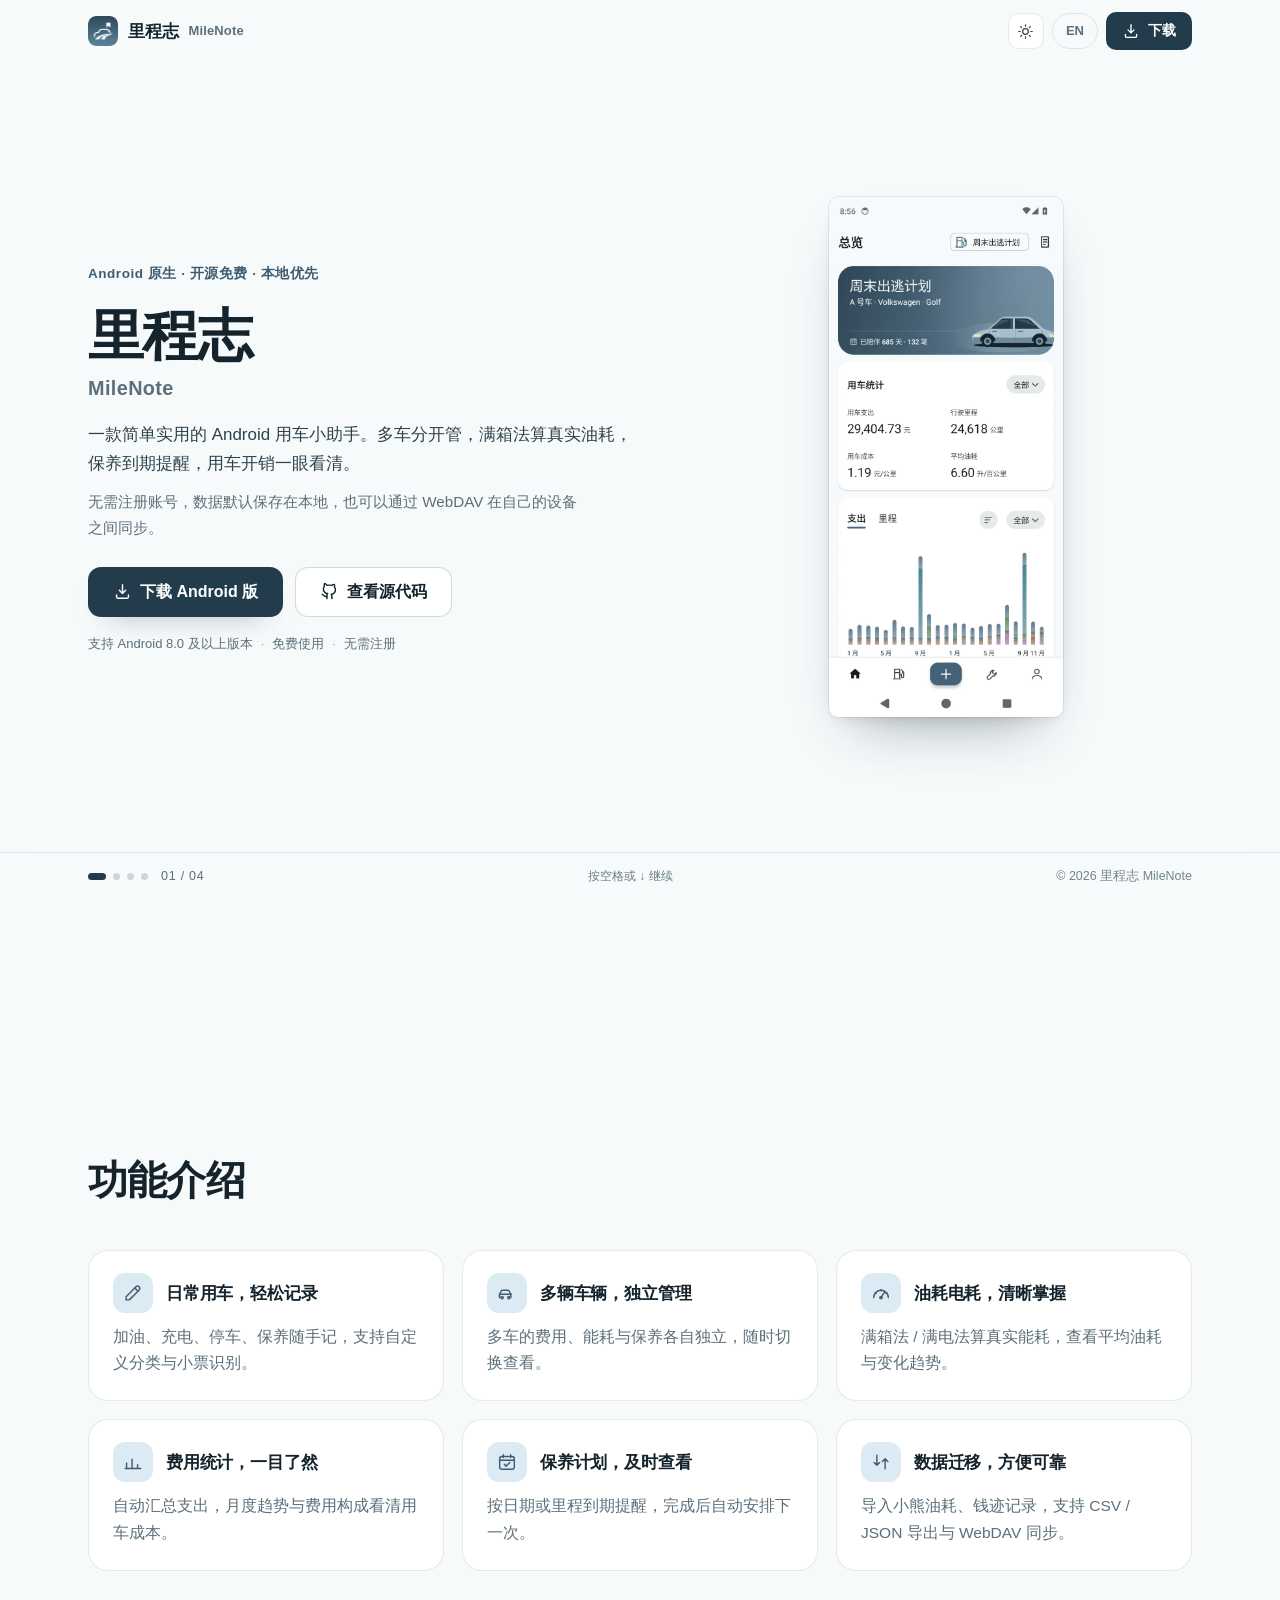
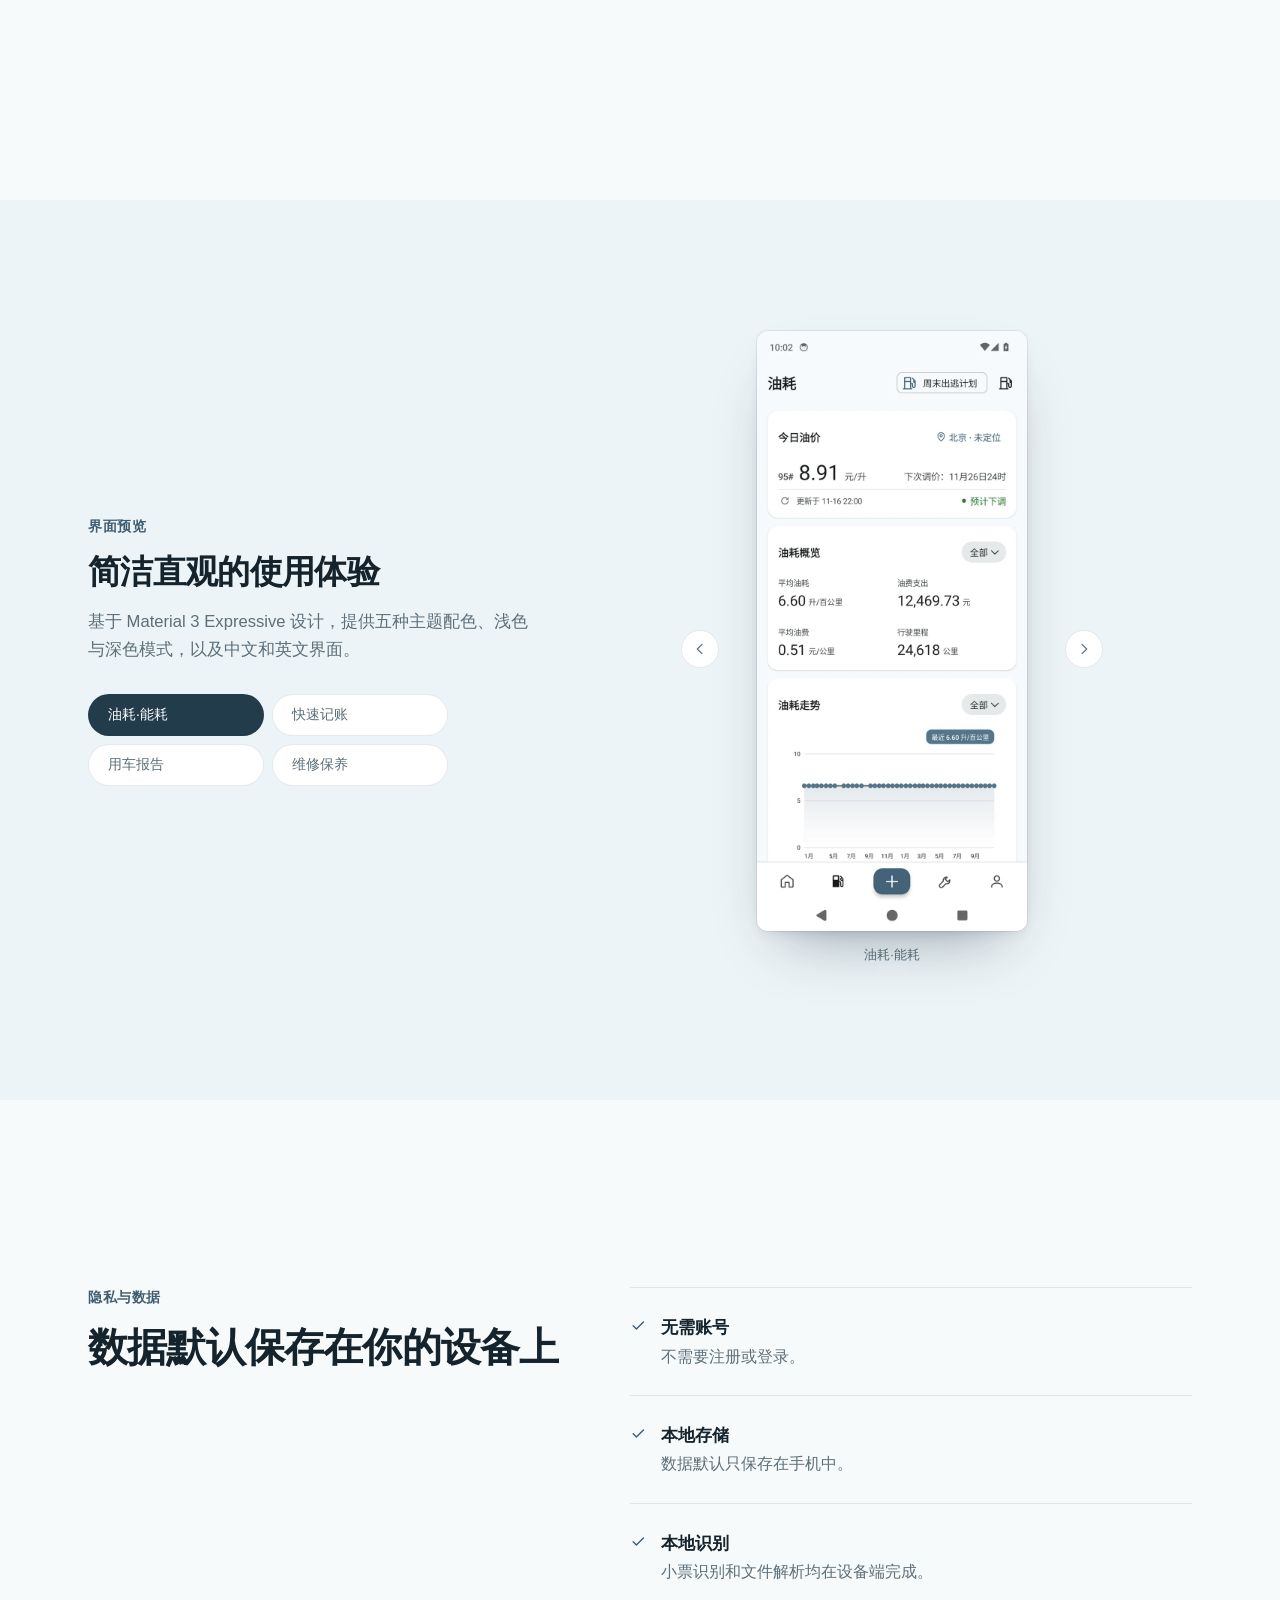
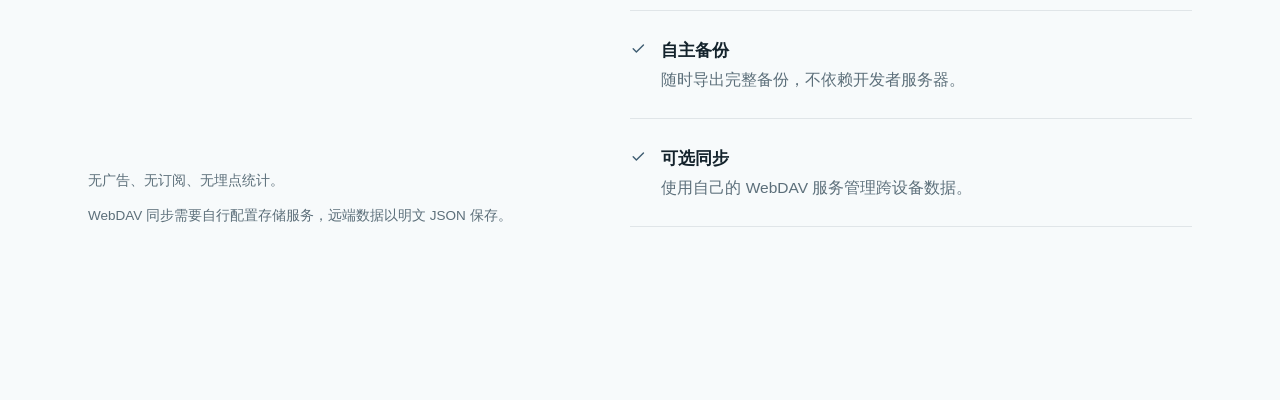
==== commit 34426124: "site(设计): 去掉黑色机身改圆角截图卡，预览尺寸收到 270×600，首屏与预览不再重复用总览图" ====
--- a/index.html
+++ b/index.html
@@ -54,7 +54,7 @@
   <link rel="apple-touch-icon" href="assets/apple-touch-icon.png">
   <link rel="manifest" href="site.webmanifest">
   <link rel="preload" as="image" href="assets/screens/dashboard.webp?v=20261116">
-  <link rel="stylesheet" href="assets/style.css?v=20261116d">
+  <link rel="stylesheet" href="assets/style.css?v=20261116e">
 
   <script type="application/ld+json">
   {
@@ -179,7 +179,7 @@
           </div>
 
           <div class="screen-tabs" role="tablist" aria-label="界面截图">
-            <button class="screen-tab" type="button" role="tab" aria-selected="true" data-screen="0">用车总览</button>
+            <button class="screen-tab" type="button" role="tab" aria-selected="true" data-screen="0">油耗·能耗</button>
             <button class="screen-tab" type="button" role="tab" aria-selected="false" data-screen="1">快速记账</button>
             <button class="screen-tab" type="button" role="tab" aria-selected="false" data-screen="2">用车报告</button>
             <button class="screen-tab" type="button" role="tab" aria-selected="false" data-screen="3">维修保养</button>
@@ -192,9 +192,9 @@
           </button>
           <figure class="screen-figure">
             <div class="phone phone-screen">
-              <img data-screen-img data-screen-base="assets/screens/" src="assets/screens/dashboard.webp?v=20261116" width="720" height="1600" alt="用车总览界面">
+              <img data-screen-img data-screen-base="assets/screens/" src="assets/screens/fuel.webp?v=20261116" width="720" height="1600" alt="油耗·能耗界面">
             </div>
-            <figcaption data-screen-cap>用车总览</figcaption>
+            <figcaption data-screen-cap>油耗·能耗</figcaption>
           </figure>
           <button class="screen-arrow" type="button" data-screen-next aria-label="下一张">
             <svg viewBox="0 0 24 24" aria-hidden="true"><path d="M9 5l7 7-7 7"/></svg>
@@ -253,6 +253,6 @@
     <span class="bar-copy">© <span id="year">2026</span> 里程志 MileNote</span>
   </div>
 
-  <script src="assets/app.js?v=20261116" defer></script>
+  <script src="assets/app.js?v=20261116e" defer></script>
 </body>
 </html>
--- a/assets/style.css
+++ b/assets/style.css
@@ -36,6 +36,7 @@
   --shadow-card: 0 28px 60px -46px rgba(16, 42, 58, 0.5), 0 2px 6px -4px rgba(16, 42, 58, 0.06);
   --shadow-soft: 0 20px 40px -32px rgba(16, 42, 58, 0.45);
   --shadow-phone: 0 44px 80px -40px rgba(14, 36, 50, 0.55), 0 12px 28px -20px rgba(14, 36, 50, 0.3);
+  --shadow-shot: 0 30px 60px -28px rgba(14, 36, 50, 0.42), 0 6px 16px -8px rgba(14, 36, 50, 0.18), 0 0 0 1px rgba(16, 42, 58, 0.08);
 
   --container: 1104px;
   --header-h: 62px;
@@ -67,6 +68,7 @@
   --shadow-card: 0 28px 60px -46px rgba(0, 0, 0, 0.8), 0 2px 6px -4px rgba(0, 0, 0, 0.4);
   --shadow-soft: 0 20px 40px -32px rgba(0, 0, 0, 0.7);
   --shadow-phone: 0 44px 80px -40px rgba(0, 0, 0, 0.9), 0 12px 28px -20px rgba(0, 0, 0, 0.6);
+  --shadow-shot: 0 34px 70px -30px rgba(0, 0, 0, 0.8), 0 8px 20px -10px rgba(0, 0, 0, 0.5), 0 0 0 1px rgba(255, 255, 255, 0.1);
   color-scheme: dark;
 }
 
@@ -392,19 +394,18 @@
 .phone {
   position: relative;
   margin: 0;
-  /* 边框尽量薄：1080px 源图缩到 200–320px 显示时，粗边框会先把状态栏/导航栏边缘吃掉 */
-  padding: 5px;
-  /* 百分比圆角随手机尺寸缩放，截图四角不会被过分裁掉 */
-  border-radius: 4.6% / 2.07%;
-  background: var(--bezel);
-  box-shadow: var(--shadow-phone);
+  /* 不再套黑色机身：截图本身就是完整屏幕，直接做成带柔和投影的圆角卡片 */
+  padding: 0;
+  border-radius: 4% / 1.8%;
+  background: transparent;
+  box-shadow: var(--shadow-shot);
   aspect-ratio: 720 / 1600;
   height: var(--phone-h, 480px);
 }
 .phone img {
   width: 100%;
   height: 100%;
-  border-radius: 3.2% / 1.44%;
+  border-radius: inherit;
   object-fit: cover;
 }
 
@@ -590,8 +591,8 @@
   }
   #screens .screen-tab { text-align: left; }
   #screens .screen-stage { height: 100%; margin-top: 0; }
-  /* 竖屏平板等窄高视口：手机高度再受右列宽度约束，避免把左右箭头压到手机底下 */
-  #screens .phone-screen { max-height: min(100%, calc((57vw - 130px) * 2.222)); }
+  /* 预览尺寸收一档（用户反馈 691px 太大），窄高视口再按右列宽度收，避免压住箭头 */
+  #screens .phone-screen { max-height: min(100%, 600px, calc((57vw - 130px) * 2.222)); }
 }
 
 /* ---------- 隐私与数据 ---------- */
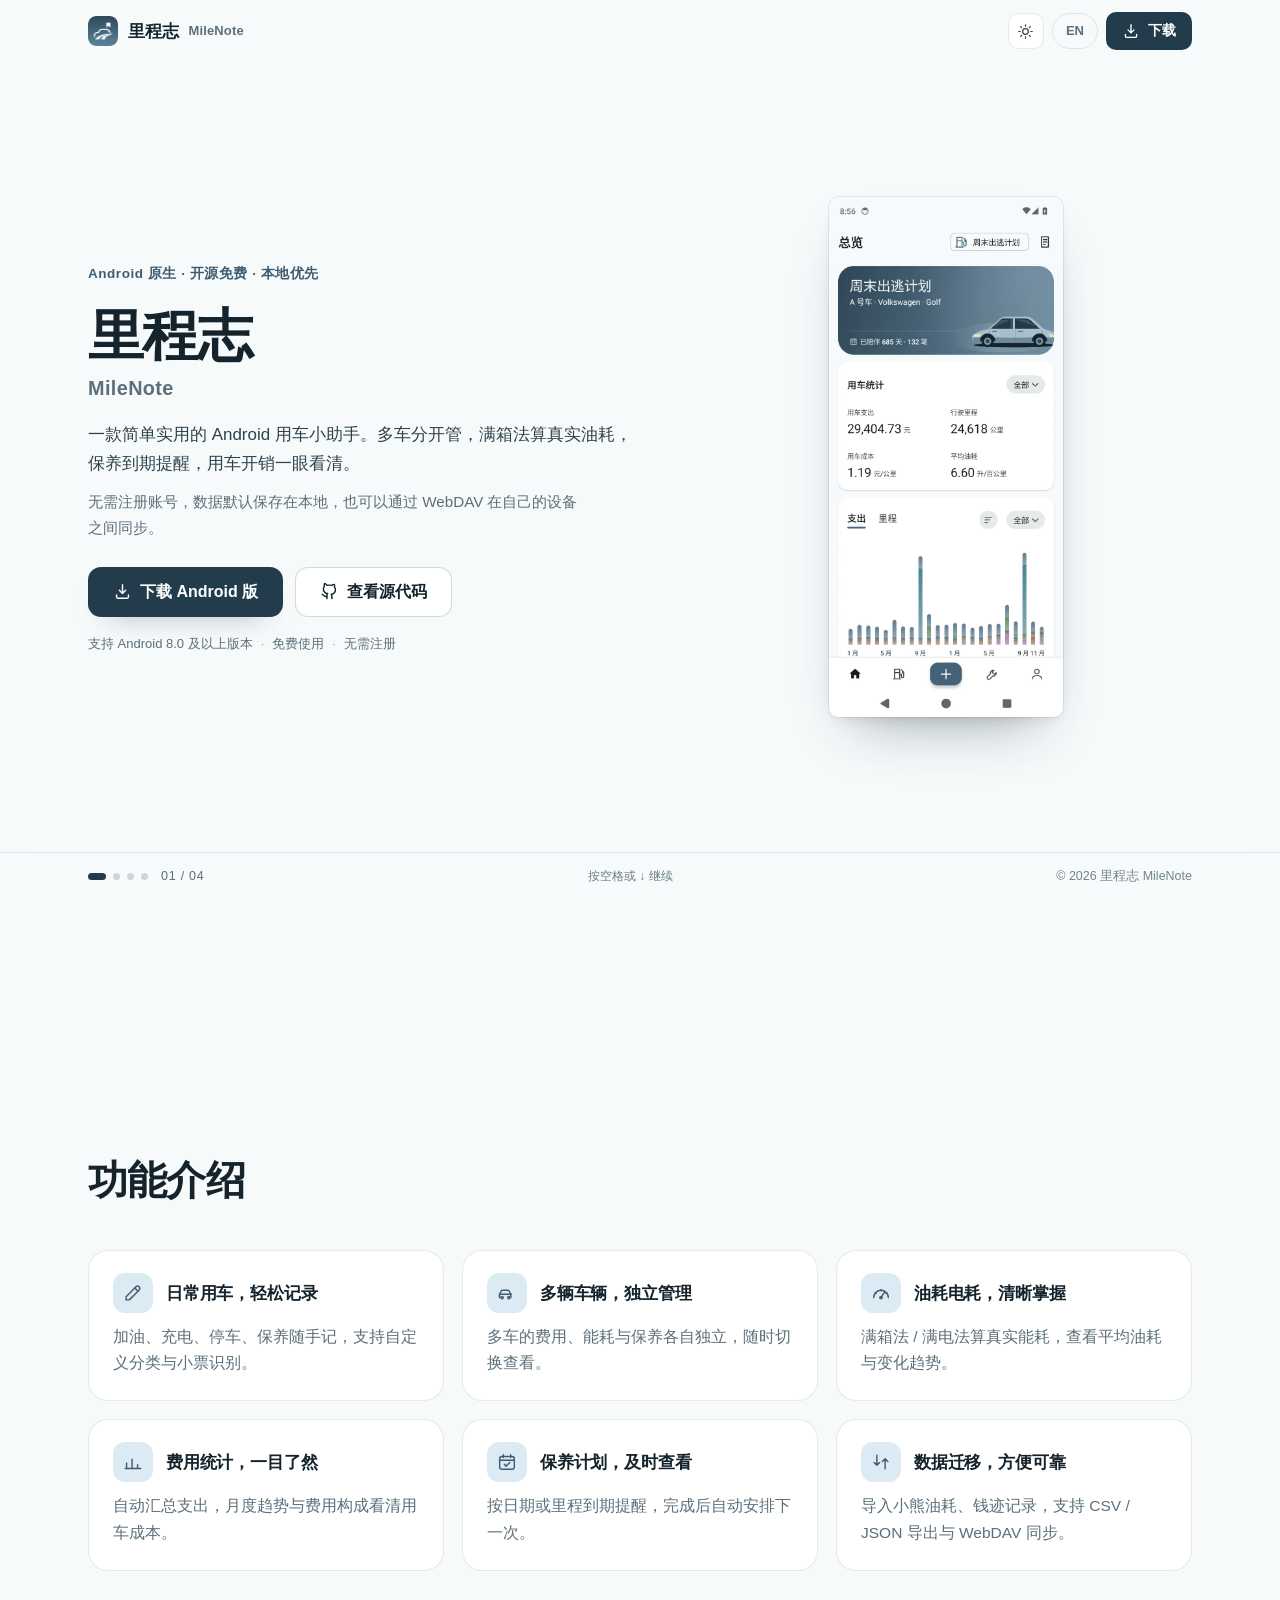
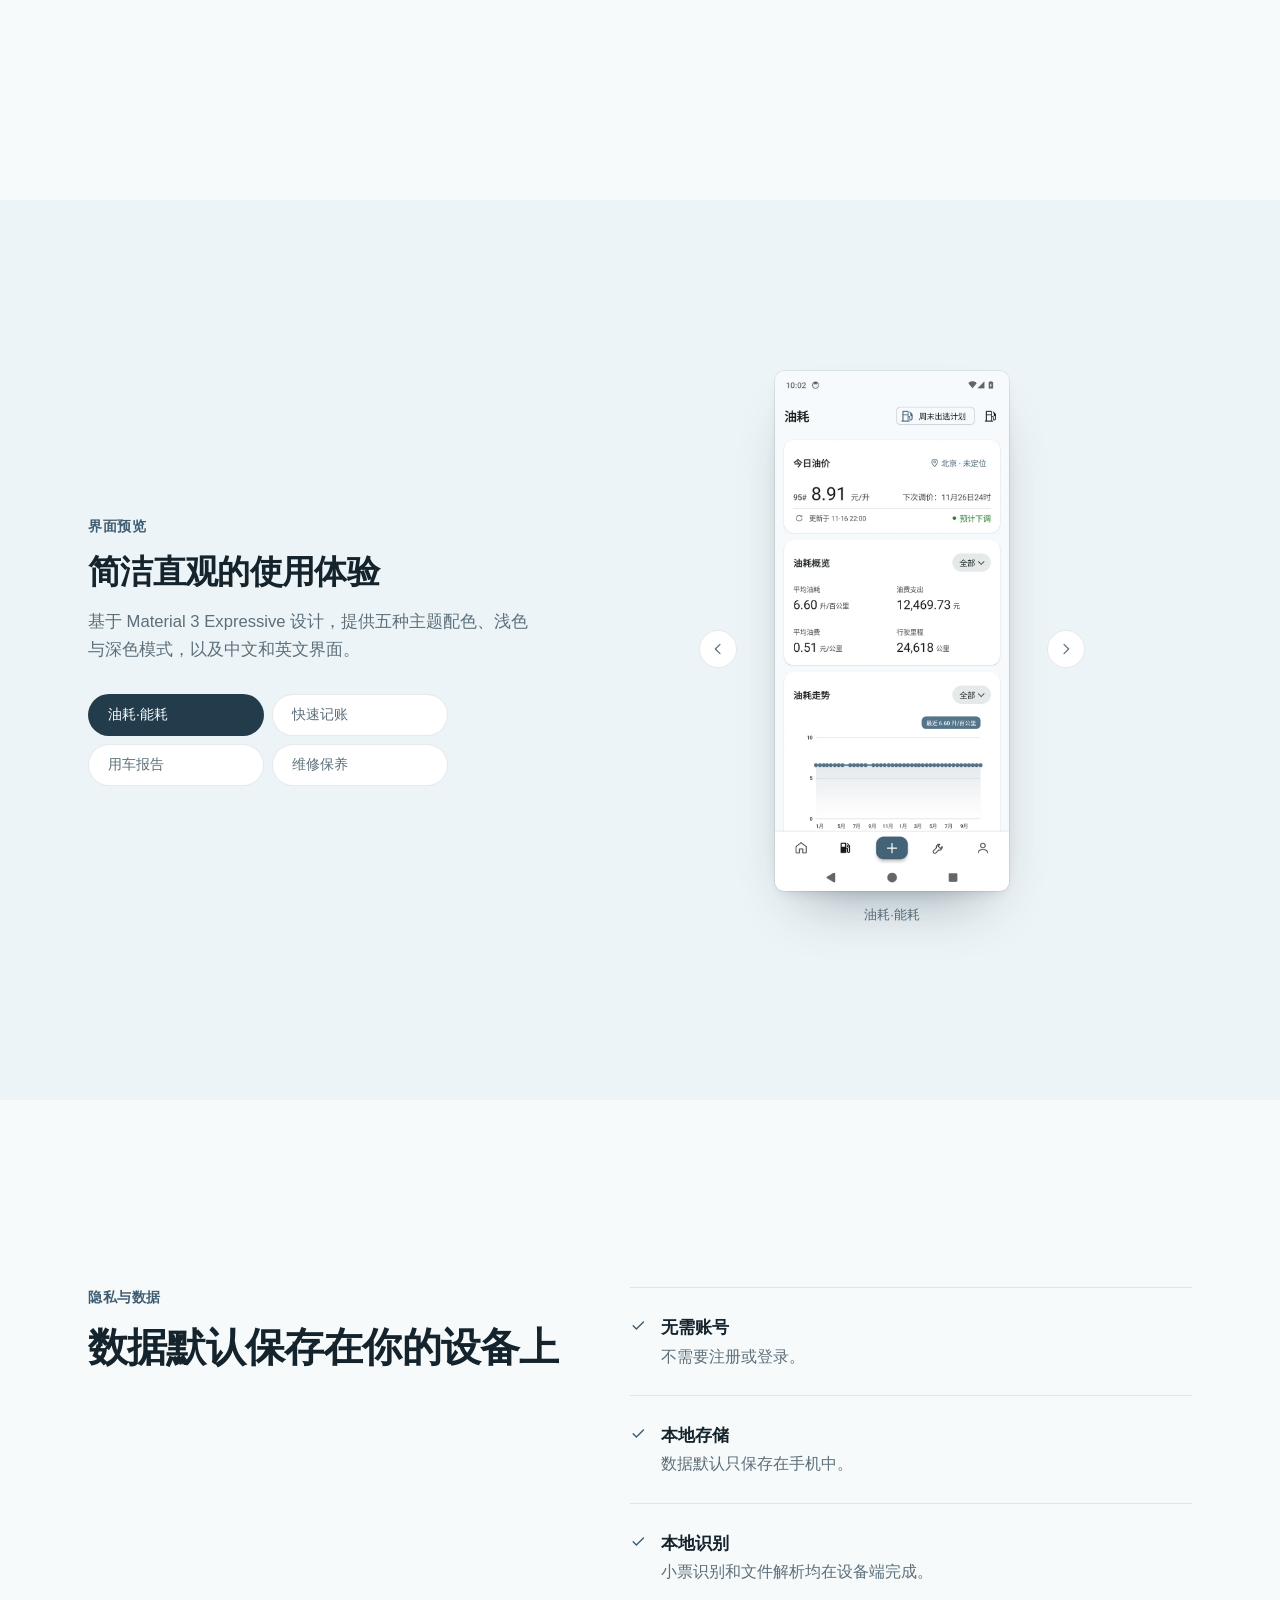
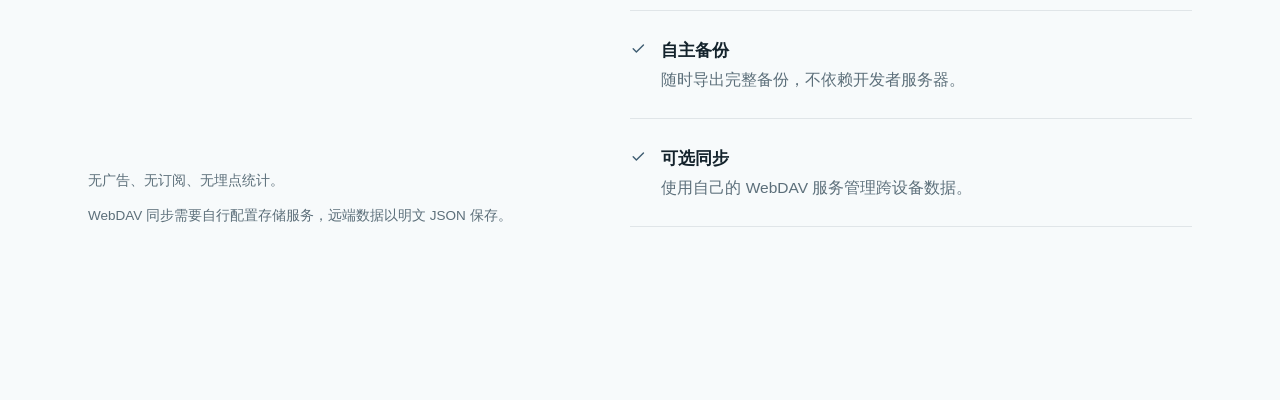
==== commit 31e772af: "site(预览): 界面预览截图与首屏 hero 同尺寸（共享 --shot-h）" ====
--- a/index.html
+++ b/index.html
@@ -54,7 +54,7 @@
   <link rel="apple-touch-icon" href="assets/apple-touch-icon.png">
   <link rel="manifest" href="site.webmanifest">
   <link rel="preload" as="image" href="assets/screens/dashboard.webp?v=20261116">
-  <link rel="stylesheet" href="assets/style.css?v=20261116e">
+  <link rel="stylesheet" href="assets/style.css?v=20261116f">
 
   <script type="application/ld+json">
   {
--- a/assets/style.css
+++ b/assets/style.css
@@ -591,8 +591,12 @@
   }
   #screens .screen-tab { text-align: left; }
   #screens .screen-stage { height: 100%; margin-top: 0; }
-  /* 预览尺寸收一档（用户反馈 691px 太大），窄高视口再按右列宽度收，避免压住箭头 */
-  #screens .phone-screen { max-height: min(100%, 600px, calc((57vw - 130px) * 2.222)); }
+  /* 预览图与首屏 hero 同尺寸（用户 2026-11-16 要求）；--shot-h 与 .phone-hero 的 clamp 保持一致 */
+  #screens .phone-screen {
+    --shot-h: clamp(300px, 58dvh, 520px);
+    flex: 0 0 auto;
+    height: min(100%, var(--shot-h));
+  }
 }
 
 /* ---------- 隐私与数据 ---------- */
@@ -735,6 +739,7 @@
   .hero-copy .lede { max-width: 40em; }
   .privacy-grid { grid-template-columns: minmax(0, 1fr); gap: 26px; }
   .phone-hero { --phone-h: clamp(240px, 34dvh, 340px); }
+  #screens .phone-screen { --shot-h: clamp(240px, 34dvh, 340px); }
 }
 
 /* 窗口不高（13 寸笔电 / 浏览器占满前后）时整体收紧，保证每一屏仍然装得下 */
@@ -749,6 +754,7 @@
   .feature h3 { font-size: 1.02rem; }
   .feature p { margin-top: 8px; font-size: 0.93rem; line-height: 1.62; }
   .phone-hero { --phone-h: clamp(260px, 54dvh, 480px); }
+  #screens .phone-screen { --shot-h: clamp(260px, 54dvh, 480px); }
   .privacy-list li { padding: 15px 0; }
 }
 
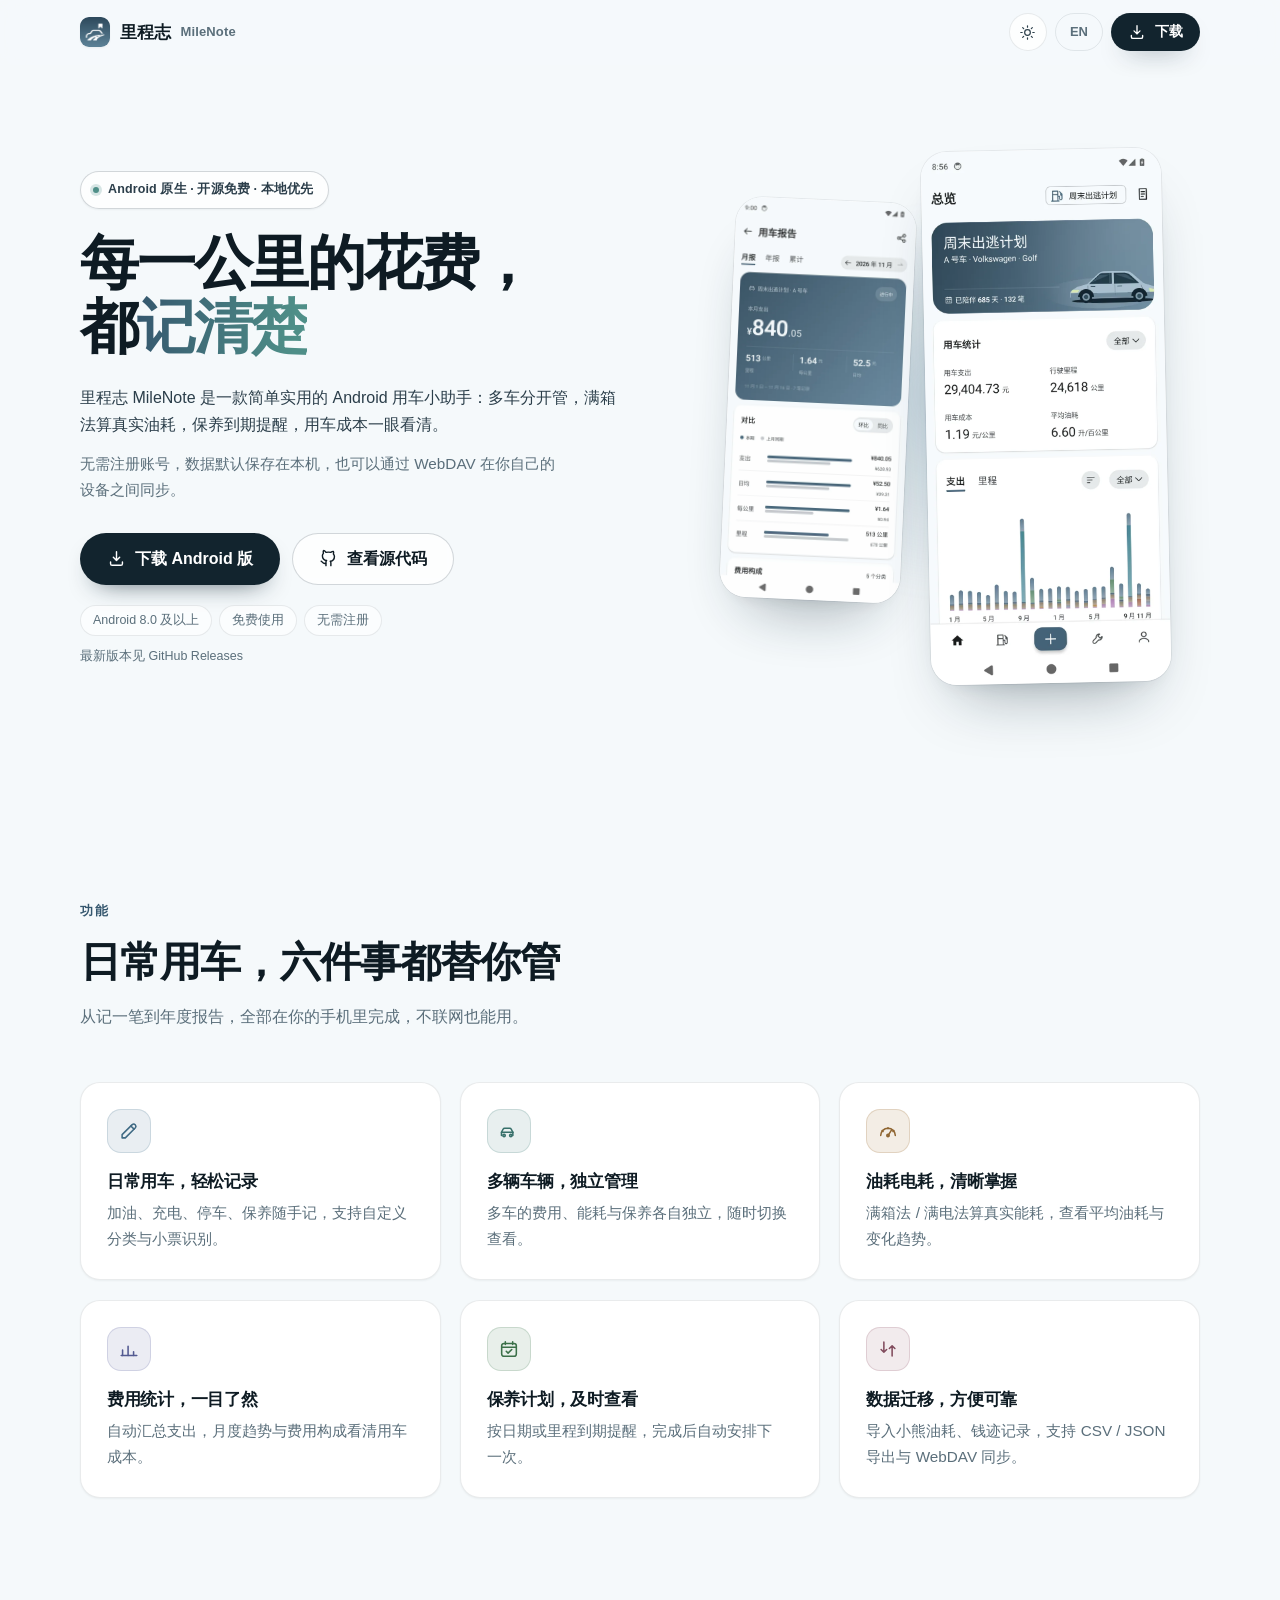
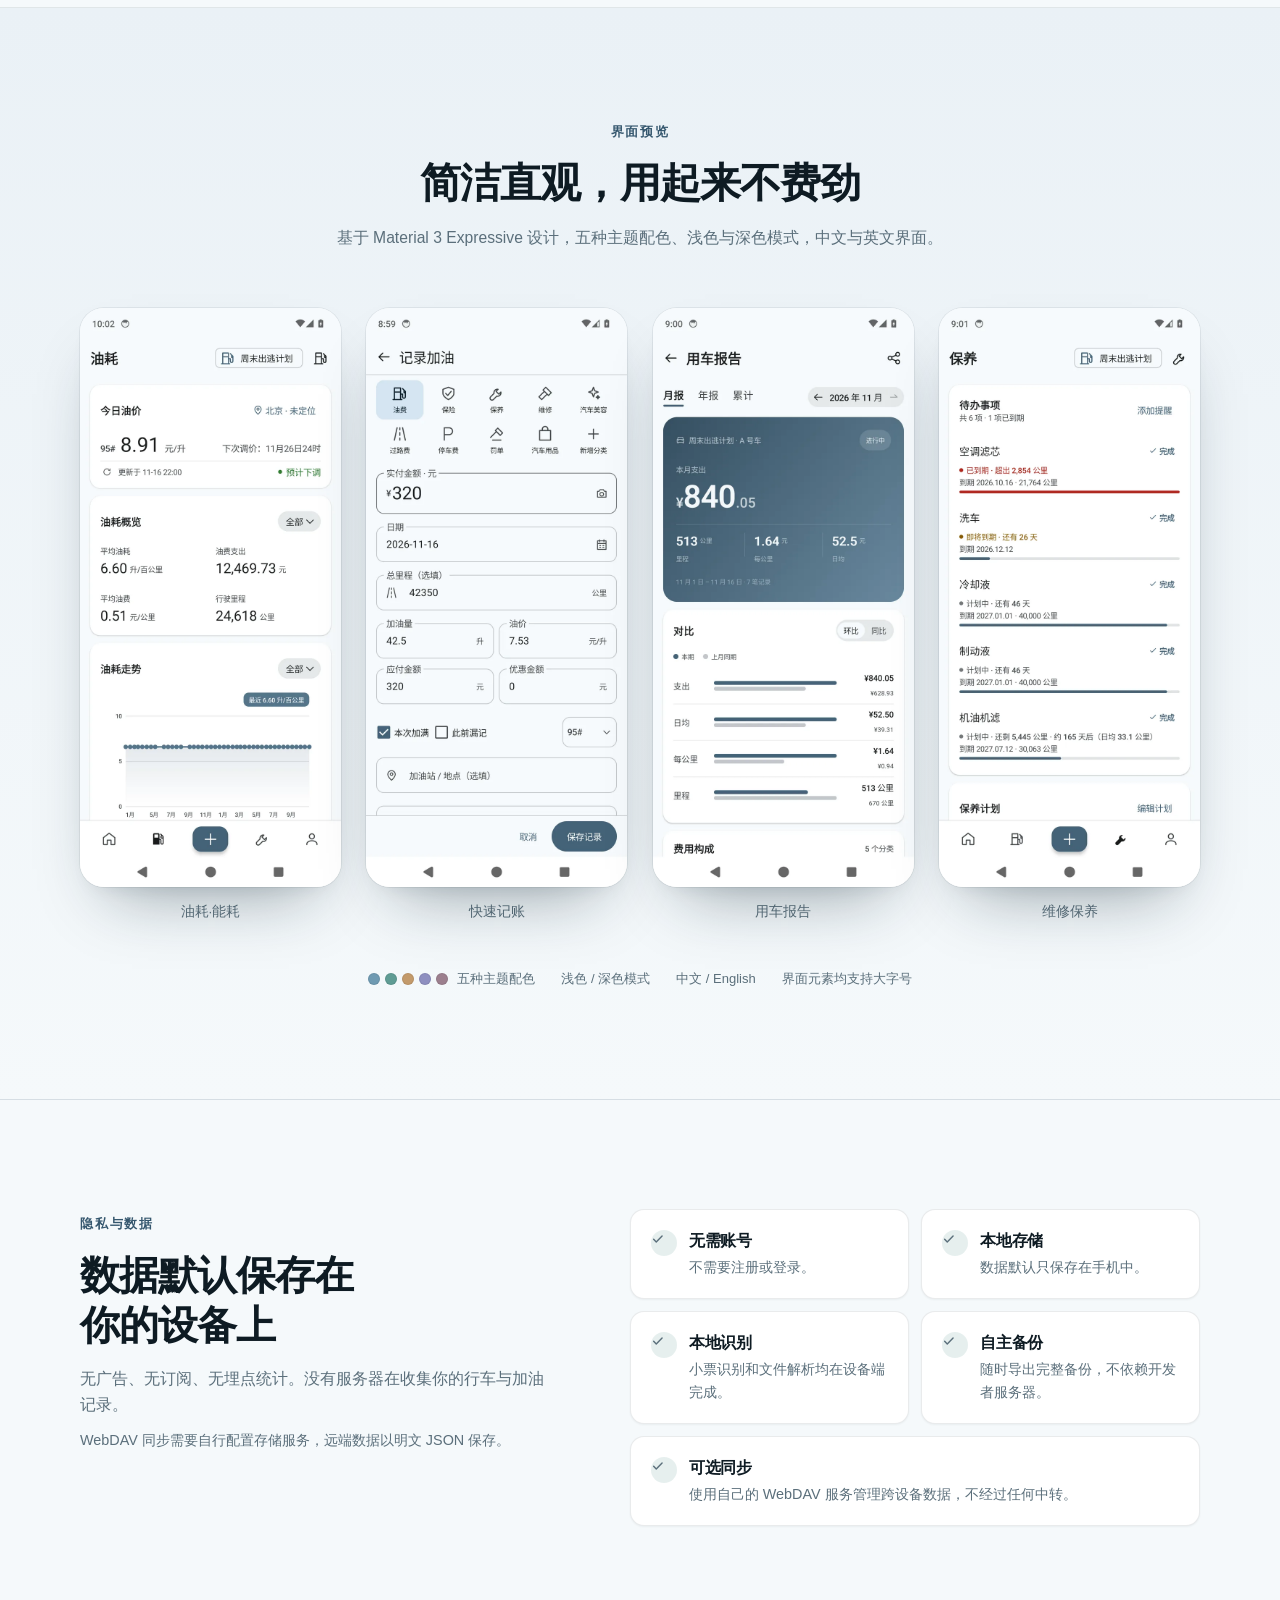
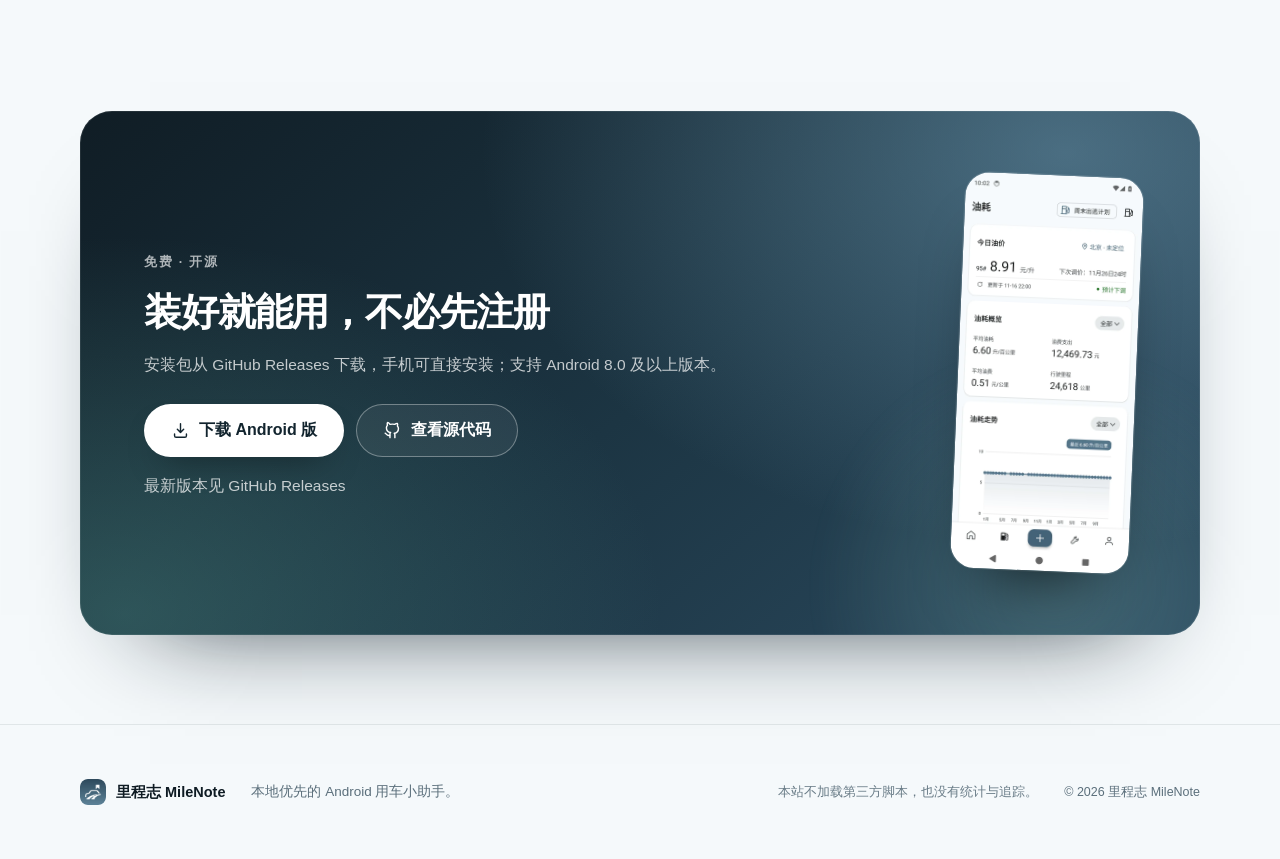
==== commit c4d81b6c: "site(改版): 去掉 PPT 翻屏，改为滚动式现代落地页 - 取消 100dvh / scroll-snap 整屏翻页与底部页码条，改正常滚动 + sticky 玻璃顶栏 - 首屏改双机位截图、渐" ====
--- a/index.html
+++ b/index.html
@@ -30,8 +30,8 @@
   <meta name="twitter:image" content="https://selwiro.github.io/MileNoteAndroid/assets/og.png">
   <meta name="twitter:image:alt" content="里程志 MileNote：Android 用车小助手">
 
-  <meta name="theme-color" content="#f7fafb" media="(prefers-color-scheme: light)">
-  <meta name="theme-color" content="#0e1316" media="(prefers-color-scheme: dark)">
+  <meta name="theme-color" content="#f5f9fb" media="(prefers-color-scheme: light)">
+  <meta name="theme-color" content="#0b1115" media="(prefers-color-scheme: dark)">
 
   <script>
     /* 在样式加载前定好主题，避免深色模式闪白 */
@@ -54,7 +54,7 @@
   <link rel="apple-touch-icon" href="assets/apple-touch-icon.png">
   <link rel="manifest" href="site.webmanifest">
   <link rel="preload" as="image" href="assets/screens/dashboard.webp?v=20261116">
-  <link rel="stylesheet" href="assets/style.css?v=20261116f">
+  <link rel="stylesheet" href="assets/style.css?v=20261117">
 
   <script type="application/ld+json">
   {
@@ -74,6 +74,7 @@
 </head>
 <body>
   <a class="skip-link" href="#hero">跳到主要内容</a>
+  <div class="scroll-progress" aria-hidden="true"><span data-progress></span></div>
 
   <header class="site-header" id="top">
     <div class="header-inner">
@@ -96,71 +97,86 @@
     </div>
   </header>
 
-  <main class="deck">
-
-    <!-- ============ 01 首屏 ============ -->
-    <section class="slide slide-hero is-active" id="hero" aria-label="里程志 MileNote">
-      <div class="slide-inner hero-grid">
-        <div class="hero-copy">
-          <span class="eyebrow">Android 原生 · 开源免费 · 本地优先</span>
-          <h1>里程志<span class="latin">MileNote</span></h1>
-          <p class="lede">一款简单实用的 Android 用车小助手。多车分开管，满箱法算真实油耗，保养到期提醒，用车开销一眼看清。</p>
-          <p class="lede">无需注册账号，数据默认保存在本地，也可以通过 WebDAV 在自己的设备之间同步。</p>
-          <div class="hero-actions">
+  <main>
+
+    <!-- ============ 首屏 ============ -->
+    <section class="hero" id="hero" aria-labelledby="hero-title">
+      <div class="hero-bg" aria-hidden="true"></div>
+      <div class="wrap hero-grid">
+        <div class="hero-copy" data-reveal>
+          <span class="pill"><span class="pill-dot" aria-hidden="true"></span>Android 原生 · 开源免费 · 本地优先</span>
+          <h1 id="hero-title">每一公里的花费，<br>都<span class="grad">记清楚</span></h1>
+          <p class="lede">里程志 MileNote 是一款简单实用的 Android 用车小助手：多车分开管，满箱法算真实油耗，保养到期提醒，用车成本一眼看清。</p>
+          <p class="lede-sub">无需注册账号，数据默认保存在本机，也可以通过 WebDAV 在你自己的设备之间同步。</p>
+          <div class="actions">
             <a class="btn btn-primary btn-lg" href="https://github.com/Selwiro/MileNoteAndroid/releases" data-download>
               <svg class="ico" viewBox="0 0 24 24" aria-hidden="true"><path d="M12 3.5v11m0 0 4-4m-4 4-4-4"/><path d="M4.5 16.5v2a2 2 0 0 0 2 2h11a2 2 0 0 0 2-2v-2"/></svg>
               下载 Android 版
             </a>
-            <a class="btn btn-quiet btn-lg" href="https://github.com/Selwiro/MileNoteAndroid" target="_blank" rel="noopener">
+            <a class="btn btn-ghost btn-lg" href="https://github.com/Selwiro/MileNoteAndroid" target="_blank" rel="noopener">
               <svg class="ico" viewBox="0 0 24 24" aria-hidden="true"><path d="M9 18c-4.5 1.4-4.5-2.2-6.3-2.7M15 21v-3.2a2.8 2.8 0 0 0-.8-2.3c2.7-.3 5.3-1.4 5.3-6a4.7 4.7 0 0 0-1.3-3.2 4.3 4.3 0 0 0-.1-3.3s-1-.3-3.3 1.3a11 11 0 0 0-5.8 0C6.7 1.7 5.7 2 5.7 2a4.3 4.3 0 0 0-.1 3.3A4.7 4.7 0 0 0 4.3 8.5c0 4.6 2.6 5.7 5.3 6a2.8 2.8 0 0 0-.8 2.3V21"/></svg>
               查看源代码
             </a>
           </div>
-          <p class="hero-meta">支持 Android 8.0 及以上版本<span class="dot">·</span>免费使用<span class="dot">·</span>无需注册</p>
-        </div>
-
-        <div class="hero-visual">
-          <figure class="phone phone-hero">
-            <img src="assets/screens/dashboard.webp?v=20261116" width="720" height="1600" alt="里程志「用车总览」界面：用车统计、支出趋势与平均油耗">
-          </figure>
-        </div>
-      </div>
-    </section>
-
-    <!-- ============ 02 功能介绍 ============ -->
-    <section class="slide" id="features" aria-label="功能介绍">
-      <div class="slide-inner">
-        <div class="slide-head">
-          <h2>功能介绍</h2>
-        </div>
-        <ul class="feature-grid">
-          <li class="feature">
-            <span class="feature-icon"><svg viewBox="0 0 24 24" aria-hidden="true"><path d="M4.5 19.5H8L19 8.5a2.5 2.5 0 0 0-3.5-3.5L4.5 16v3.5Z"/><path d="M14 6.5 17.5 10"/></svg></span>
+          <ul class="meta-row">
+            <li>Android 8.0 及以上</li>
+            <li>免费使用</li>
+            <li>无需注册</li>
+          </ul>
+          <p class="release-line" data-release-version>最新版本见 GitHub Releases</p>
+        </div>
+
+        <div class="hero-visual" data-reveal style="--i:1">
+          <div class="stage">
+            <span class="stage-glow" aria-hidden="true"></span>
+            <figure class="shot shot-back">
+              <img src="assets/screens/report.webp?v=20261116" width="720" height="1600" alt="" aria-hidden="true">
+            </figure>
+            <figure class="shot shot-main">
+              <img src="assets/screens/dashboard.webp?v=20261116" width="720" height="1600" alt="里程志「用车总览」界面：用车统计、支出趋势与平均油耗">
+            </figure>
+          </div>
+        </div>
+      </div>
+    </section>
+
+    <!-- ============ 功能 ============ -->
+    <section class="section" id="features" aria-labelledby="features-title">
+      <div class="wrap">
+        <header class="section-head" data-reveal>
+          <span class="eyebrow">功能</span>
+          <h2 id="features-title">日常用车，六件事都替你管</h2>
+          <p class="section-lede">从记一笔到年度报告，全部在你的手机里完成，不联网也能用。</p>
+        </header>
+
+        <ul class="bento">
+          <li class="card" data-reveal style="--i:0">
+            <span class="card-icon"><svg viewBox="0 0 24 24" aria-hidden="true"><path d="M4.5 19.5H8L19 8.5a2.5 2.5 0 0 0-3.5-3.5L4.5 16v3.5Z"/><path d="M14 6.5 17.5 10"/></svg></span>
             <h3>日常用车，轻松记录</h3>
             <p>加油、充电、停车、保养随手记，支持自定义分类与小票识别。</p>
           </li>
-          <li class="feature">
-            <span class="feature-icon"><svg viewBox="0 0 24 24" aria-hidden="true"><path d="M3.8 17v-3.6l1.7-3.3a2 2 0 0 1 1.8-1.1h5.4a2 2 0 0 1 1.8 1.1l1.7 3.3V17"/><path d="M3.8 13.4h12.6"/><circle cx="6.6" cy="17" r="1.3"/><circle cx="14" cy="17" r="1.3"/></svg></span>
+          <li class="card" data-reveal style="--i:1">
+            <span class="card-icon"><svg viewBox="0 0 24 24" aria-hidden="true"><path d="M3.8 17v-3.6l1.7-3.3a2 2 0 0 1 1.8-1.1h5.4a2 2 0 0 1 1.8 1.1l1.7 3.3V17"/><path d="M3.8 13.4h12.6"/><circle cx="6.6" cy="17" r="1.3"/><circle cx="14" cy="17" r="1.3"/></svg></span>
             <h3>多辆车辆，独立管理</h3>
             <p>多车的费用、能耗与保养各自独立，随时切换查看。</p>
           </li>
-          <li class="feature">
-            <span class="feature-icon"><svg viewBox="0 0 24 24" aria-hidden="true"><path d="M4 17a8 8 0 0 1 16 0"/><path d="M12 17l3.6-5.6"/><circle cx="12" cy="17" r="1.3"/><path d="M5.6 11.6l1 .9M12 8.4v1.2M18.4 11.6l-1 .9"/></svg></span>
+          <li class="card" data-reveal style="--i:2">
+            <span class="card-icon"><svg viewBox="0 0 24 24" aria-hidden="true"><path d="M4 17a8 8 0 0 1 16 0"/><path d="M12 17l3.6-5.6"/><circle cx="12" cy="17" r="1.3"/><path d="M5.6 11.6l1 .9M12 8.4v1.2M18.4 11.6l-1 .9"/></svg></span>
             <h3>油耗电耗，清晰掌握</h3>
             <p>满箱法 / 满电法算真实能耗，查看平均油耗与变化趋势。</p>
           </li>
-          <li class="feature">
-            <span class="feature-icon"><svg viewBox="0 0 24 24" aria-hidden="true"><path d="M5 19v-6M11 19V9M17 19v-4"/><path d="M3.5 19h17"/></svg></span>
+          <li class="card" data-reveal style="--i:3">
+            <span class="card-icon"><svg viewBox="0 0 24 24" aria-hidden="true"><path d="M5 19v-6M11 19V9M17 19v-4"/><path d="M3.5 19h17"/></svg></span>
             <h3>费用统计，一目了然</h3>
             <p>自动汇总支出，月度趋势与费用构成看清用车成本。</p>
           </li>
-          <li class="feature">
-            <span class="feature-icon"><svg viewBox="0 0 24 24" aria-hidden="true"><rect x="4" y="6" width="16" height="14" rx="2.5"/><path d="M4 10h16M8 4v3M16 4v3"/><path d="M9 14.5l2 2 4-4"/></svg></span>
+          <li class="card" data-reveal style="--i:4">
+            <span class="card-icon"><svg viewBox="0 0 24 24" aria-hidden="true"><rect x="4" y="6" width="16" height="14" rx="2.5"/><path d="M4 10h16M8 4v3M16 4v3"/><path d="M9 14.5l2 2 4-4"/></svg></span>
             <h3>保养计划，及时查看</h3>
             <p>按日期或里程到期提醒，完成后自动安排下一次。</p>
           </li>
-          <li class="feature">
-            <span class="feature-icon"><svg viewBox="0 0 24 24" aria-hidden="true"><path d="M7.5 4.5v11M7.5 15.5l3-3M7.5 15.5l-3-3"/><path d="M16.5 19.5v-11M16.5 8.5l3 3M16.5 8.5l-3 3"/></svg></span>
+          <li class="card" data-reveal style="--i:5">
+            <span class="card-icon"><svg viewBox="0 0 24 24" aria-hidden="true"><path d="M7.5 4.5v11M7.5 15.5l3-3M7.5 15.5l-3-3"/><path d="M16.5 19.5v-11M16.5 8.5l3 3M16.5 8.5l-3 3"/></svg></span>
             <h3>数据迁移，方便可靠</h3>
             <p>导入小熊油耗、钱迹记录，支持 CSV / JSON 导出与 WebDAV 同步。</p>
           </li>
@@ -168,91 +184,130 @@
       </div>
     </section>
 
-    <!-- ============ 03 界面预览 ============ -->
-    <section class="slide slide-soft" id="screens" aria-label="界面预览">
-      <div class="slide-inner">
-        <div class="screen-copy">
-          <div class="slide-head slide-head-center">
-            <span class="eyebrow">界面预览</span>
-            <h2>简洁直观的使用体验</h2>
-            <p class="lede">基于 Material 3 Expressive 设计，提供五种主题配色、浅色与深色模式，以及中文和英文界面。</p>
+    <!-- ============ 界面预览 ============ -->
+    <section class="section section-tint" id="screens" aria-labelledby="screens-title">
+      <div class="wrap">
+        <header class="section-head section-head-center" data-reveal>
+          <span class="eyebrow">界面预览</span>
+          <h2 id="screens-title">简洁直观，用起来不费劲</h2>
+          <p class="section-lede">基于 Material 3 Expressive 设计，五种主题配色、浅色与深色模式，中文与英文界面。</p>
+        </header>
+
+        <ul class="gallery">
+          <li data-reveal style="--i:0">
+            <figure>
+              <div class="shot"><img src="assets/screens/fuel.webp?v=20261116" width="720" height="1600" alt="里程志「油耗·能耗」界面：平均油耗与历次加油记录"></div>
+              <figcaption>油耗·能耗</figcaption>
+            </figure>
+          </li>
+          <li data-reveal style="--i:1">
+            <figure>
+              <div class="shot"><img src="assets/screens/editor.webp?v=20261116" width="720" height="1600" alt="里程志「记一笔」界面：金额、分类与里程快速录入"></div>
+              <figcaption>快速记账</figcaption>
+            </figure>
+          </li>
+          <li data-reveal style="--i:2">
+            <figure>
+              <div class="shot"><img src="assets/screens/report.webp?v=20261116" width="720" height="1600" alt="里程志「用车报告」界面：月度支出对比与费用构成"></div>
+              <figcaption>用车报告</figcaption>
+            </figure>
+          </li>
+          <li data-reveal style="--i:3">
+            <figure>
+              <div class="shot"><img src="assets/screens/maintenance.webp?v=20261116" width="720" height="1600" alt="里程志「保养」界面：保养项目与到期提醒"></div>
+              <figcaption>维修保养</figcaption>
+            </figure>
+          </li>
+        </ul>
+
+        <div class="spec-row" data-reveal>
+          <span class="spec">
+            <span class="swatches" aria-hidden="true"><i style="background:#6f9ab2"></i><i style="background:#5f9c94"></i><i style="background:#c39a6b"></i><i style="background:#8e8fc0"></i><i style="background:#9c7f8e"></i></span>
+            五种主题配色
+          </span>
+          <span class="spec">浅色 / 深色模式</span>
+          <span class="spec">中文 / English</span>
+          <span class="spec">界面元素均支持大字号</span>
+        </div>
+      </div>
+    </section>
+
+    <!-- ============ 隐私与数据 ============ -->
+    <section class="section" id="privacy" aria-labelledby="privacy-title">
+      <div class="wrap privacy-grid">
+        <div class="privacy-copy" data-reveal>
+          <span class="eyebrow">隐私与数据</span>
+          <h2 id="privacy-title">数据默认保存在<br>你的设备上</h2>
+          <p class="privacy-note">无广告、无订阅、无埋点统计。没有服务器在收集你的行车与加油记录。</p>
+          <p class="privacy-note">WebDAV 同步需要自行配置存储服务，远端数据以明文 JSON 保存。</p>
+        </div>
+        <ul class="check-list" data-reveal style="--i:1">
+          <li class="check">
+            <span class="check-icon"><svg viewBox="0 0 24 24" aria-hidden="true"><path d="M4.5 12.5 9 17l10-10"/></svg></span>
+            <div><b>无需账号</b><span>不需要注册或登录。</span></div>
+          </li>
+          <li class="check">
+            <span class="check-icon"><svg viewBox="0 0 24 24" aria-hidden="true"><path d="M4.5 12.5 9 17l10-10"/></svg></span>
+            <div><b>本地存储</b><span>数据默认只保存在手机中。</span></div>
+          </li>
+          <li class="check">
+            <span class="check-icon"><svg viewBox="0 0 24 24" aria-hidden="true"><path d="M4.5 12.5 9 17l10-10"/></svg></span>
+            <div><b>本地识别</b><span>小票识别和文件解析均在设备端完成。</span></div>
+          </li>
+          <li class="check">
+            <span class="check-icon"><svg viewBox="0 0 24 24" aria-hidden="true"><path d="M4.5 12.5 9 17l10-10"/></svg></span>
+            <div><b>自主备份</b><span>随时导出完整备份，不依赖开发者服务器。</span></div>
+          </li>
+          <li class="check check-wide">
+            <span class="check-icon"><svg viewBox="0 0 24 24" aria-hidden="true"><path d="M4.5 12.5 9 17l10-10"/></svg></span>
+            <div><b>可选同步</b><span>使用自己的 WebDAV 服务管理跨设备数据，不经过任何中转。</span></div>
+          </li>
+        </ul>
+      </div>
+    </section>
+
+    <!-- ============ 下载 ============ -->
+    <section class="section section-tight" id="download" aria-labelledby="download-title">
+      <div class="wrap">
+        <div class="cta-panel" data-reveal>
+          <span class="cta-glow" aria-hidden="true"></span>
+          <div class="cta-copy">
+            <span class="eyebrow eyebrow-light">免费 · 开源</span>
+            <h2 id="download-title">装好就能用，不必先注册</h2>
+            <p>安装包从 GitHub Releases 下载，手机可直接安装；支持 Android 8.0 及以上版本。</p>
+            <div class="actions">
+              <a class="btn btn-light btn-lg" href="https://github.com/Selwiro/MileNoteAndroid/releases" data-download>
+                <svg class="ico" viewBox="0 0 24 24" aria-hidden="true"><path d="M12 3.5v11m0 0 4-4m-4 4-4-4"/><path d="M4.5 16.5v2a2 2 0 0 0 2 2h11a2 2 0 0 0 2-2v-2"/></svg>
+                下载 Android 版
+              </a>
+              <a class="btn btn-outline-light btn-lg" href="https://github.com/Selwiro/MileNoteAndroid" target="_blank" rel="noopener">
+                <svg class="ico" viewBox="0 0 24 24" aria-hidden="true"><path d="M9 18c-4.5 1.4-4.5-2.2-6.3-2.7M15 21v-3.2a2.8 2.8 0 0 0-.8-2.3c2.7-.3 5.3-1.4 5.3-6a4.7 4.7 0 0 0-1.3-3.2 4.3 4.3 0 0 0-.1-3.3s-1-.3-3.3 1.3a11 11 0 0 0-5.8 0C6.7 1.7 5.7 2 5.7 2a4.3 4.3 0 0 0-.1 3.3A4.7 4.7 0 0 0 4.3 8.5c0 4.6 2.6 5.7 5.3 6a2.8 2.8 0 0 0-.8 2.3V21"/></svg>
+                查看源代码
+              </a>
+            </div>
+            <p class="cta-meta" data-release-version>最新版本见 GitHub Releases</p>
           </div>
-
-          <div class="screen-tabs" role="tablist" aria-label="界面截图">
-            <button class="screen-tab" type="button" role="tab" aria-selected="true" data-screen="0">油耗·能耗</button>
-            <button class="screen-tab" type="button" role="tab" aria-selected="false" data-screen="1">快速记账</button>
-            <button class="screen-tab" type="button" role="tab" aria-selected="false" data-screen="2">用车报告</button>
-            <button class="screen-tab" type="button" role="tab" aria-selected="false" data-screen="3">维修保养</button>
-          </div>
-        </div>
-
-        <div class="screen-stage" role="tabpanel" aria-live="polite">
-          <button class="screen-arrow" type="button" data-screen-prev aria-label="上一张">
-            <svg viewBox="0 0 24 24" aria-hidden="true"><path d="M15 5l-7 7 7 7"/></svg>
-          </button>
-          <figure class="screen-figure">
-            <div class="phone phone-screen">
-              <img data-screen-img data-screen-base="assets/screens/" src="assets/screens/fuel.webp?v=20261116" width="720" height="1600" alt="油耗·能耗界面">
-            </div>
-            <figcaption data-screen-cap>油耗·能耗</figcaption>
+          <figure class="cta-shot" aria-hidden="true">
+            <img src="assets/screens/fuel.webp?v=20261116" width="720" height="1600" alt="">
           </figure>
-          <button class="screen-arrow" type="button" data-screen-next aria-label="下一张">
-            <svg viewBox="0 0 24 24" aria-hidden="true"><path d="M9 5l7 7-7 7"/></svg>
-          </button>
-        </div>
-      </div>
-    </section>
-
-    <!-- ============ 04 隐私与数据 ============ -->
-    <section class="slide" id="privacy" aria-label="隐私与数据">
-      <div class="slide-inner privacy-grid">
-        <div class="slide-head">
-          <span class="eyebrow">隐私与数据</span>
-          <h2>数据默认保存在你的设备上</h2>
-          <p class="privacy-note">无广告、无订阅、无埋点统计。</p>
-          <p class="privacy-note">WebDAV 同步需要自行配置存储服务，远端数据以明文 JSON 保存。</p>
-        </div>
-        <div>
-          <ul class="privacy-list">
-            <li>
-              <svg viewBox="0 0 24 24" aria-hidden="true"><path d="M4.5 12.5 9 17l10-10"/></svg>
-              <div><b>无需账号</b><span>不需要注册或登录。</span></div>
-            </li>
-            <li>
-              <svg viewBox="0 0 24 24" aria-hidden="true"><path d="M4.5 12.5 9 17l10-10"/></svg>
-              <div><b>本地存储</b><span>数据默认只保存在手机中。</span></div>
-            </li>
-            <li>
-              <svg viewBox="0 0 24 24" aria-hidden="true"><path d="M4.5 12.5 9 17l10-10"/></svg>
-              <div><b>本地识别</b><span>小票识别和文件解析均在设备端完成。</span></div>
-            </li>
-            <li>
-              <svg viewBox="0 0 24 24" aria-hidden="true"><path d="M4.5 12.5 9 17l10-10"/></svg>
-              <div><b>自主备份</b><span>随时导出完整备份，不依赖开发者服务器。</span></div>
-            </li>
-            <li>
-              <svg viewBox="0 0 24 24" aria-hidden="true"><path d="M4.5 12.5 9 17l10-10"/></svg>
-              <div><b>可选同步</b><span>使用自己的 WebDAV 服务管理跨设备数据。</span></div>
-            </li>
-          </ul>
         </div>
       </div>
     </section>
 
   </main>
 
-  <div class="deck-bar">
-    <div class="pager" role="group" aria-label="页面导航">
-      <button class="pager-dot" type="button" data-goto="0" aria-label="第 1 页：里程志" aria-current="true"></button>
-      <button class="pager-dot" type="button" data-goto="1" aria-label="第 2 页：功能介绍"></button>
-      <button class="pager-dot" type="button" data-goto="2" aria-label="第 3 页：界面预览"></button>
-      <button class="pager-dot" type="button" data-goto="3" aria-label="第 4 页：隐私与数据"></button>
-      <span class="pager-count" data-pager-count>01 / 04</span>
+  <footer class="site-footer">
+    <div class="wrap footer-inner">
+      <div class="footer-brand">
+        <img src="assets/img/brand-tile.png" width="26" height="26" alt="">
+        <span>里程志 MileNote</span>
+      </div>
+      <p class="footer-tagline">本地优先的 Android 用车小助手。</p>
+      <p class="footer-note">本站不加载第三方脚本，也没有统计与追踪。</p>
+      <p class="footer-copy">© <span id="year">2026</span> 里程志 MileNote</p>
     </div>
-    <p class="deck-hint" data-deck-hint>按空格或 ↓ 继续</p>
-    <span class="bar-copy">© <span id="year">2026</span> 里程志 MileNote</span>
-  </div>
-
-  <script src="assets/app.js?v=20261116e" defer></script>
+  </footer>
+
+  <script src="assets/app.js?v=20261117" defer></script>
 </body>
 </html>
--- a/assets/style.css
+++ b/assets/style.css
@@ -1,74 +1,81 @@
 /* ============================================================
    里程志 MileNote · GitHub Pages
-   PPT 式单页官网：4 屏，每屏一满窗口，空格 / ↓ 翻页
+   现代滚动式产品页（2026-11-17 改版：不再 PPT 翻屏）
    纯静态、无外部依赖、无追踪；深浅色由 <html data-theme> 驱动
-   配色沿用 App 的里程蓝（#55758B）
+   配色沿用 App 的里程蓝（#55758B）与青绿点缀
    ============================================================ */
 
 :root {
   --font-sans: -apple-system, BlinkMacSystemFont, "Segoe UI", "PingFang SC",
     "Hiragino Sans GB", "Microsoft YaHei", "Noto Sans SC", "Helvetica Neue", Arial, sans-serif;
 
-  --bg: #f7fafb;
-  --bg-soft: #edf4f7;
+  --bg: #f5f9fb;
+  --bg-2: #eaf1f6;
   --surface: #ffffff;
-  --surface-2: #f1f7f9;
-  --ink: #14232c;
-  --ink-2: #2f424c;
-  --muted: #5c6f7a;
-  --line: rgba(20, 46, 62, 0.10);
-  --line-strong: rgba(20, 46, 62, 0.18);
+  --surface-2: #f1f6fa;
+  --ink: #0e1b23;
+  --ink-2: #2b3e4a;
+  --muted: #5b6f7b;
+  --line: rgba(14, 38, 52, 0.09);
+  --line-2: rgba(14, 38, 52, 0.18);
 
   --brand: #55758b;
-  --brand-strong: #3f5d72;
-  --brand-deep: #16262f;
-  --brand-soft: #dceaf3;
-
-  --btn-bg: #223c4c;
-  --btn-bg-hover: #2e4e61;
+  --brand-2: #6f9ab2;
+  --brand-ink: #35576e;
+  --teal: #4f8f88;
+  --grad-text: linear-gradient(96deg, #35576e 0%, #4f8f88 92%);
+
+  --btn: #12242e;
+  --btn-hover: #1e3d4c;
   --btn-ink: #ffffff;
 
-  --bezel: #101a20;
-  --radius-xl: 28px;
+  --glow-a: rgba(111, 154, 178, 0.30);
+  --glow-b: rgba(79, 143, 136, 0.22);
+
+  --radius-xl: 32px;
   --radius-lg: 20px;
-  --radius-md: 15px;
-
-  --shadow-card: 0 28px 60px -46px rgba(16, 42, 58, 0.5), 0 2px 6px -4px rgba(16, 42, 58, 0.06);
-  --shadow-soft: 0 20px 40px -32px rgba(16, 42, 58, 0.45);
-  --shadow-phone: 0 44px 80px -40px rgba(14, 36, 50, 0.55), 0 12px 28px -20px rgba(14, 36, 50, 0.3);
-  --shadow-shot: 0 30px 60px -28px rgba(14, 36, 50, 0.42), 0 6px 16px -8px rgba(14, 36, 50, 0.18), 0 0 0 1px rgba(16, 42, 58, 0.08);
-
-  --container: 1104px;
-  --header-h: 62px;
-  --bar-h: 48px;
+  --radius-md: 14px;
+
+  --shadow-sm: 0 1px 2px rgba(12, 35, 48, 0.05);
+  --shadow-md: 0 20px 44px -30px rgba(12, 35, 48, 0.5), 0 2px 8px -6px rgba(12, 35, 48, 0.1);
+  --shadow-lg: 0 44px 90px -56px rgba(12, 35, 48, 0.55), 0 8px 26px -20px rgba(12, 35, 48, 0.2);
+  --shot-shadow: 0 34px 64px -30px rgba(12, 35, 48, 0.42), 0 10px 22px -16px rgba(12, 35, 48, 0.18),
+    0 0 0 1px rgba(14, 38, 52, 0.07);
+
+  --wrap: 1120px;
+  --header-h: 64px;
   color-scheme: light;
 }
 
 [data-theme="dark"] {
-  --bg: #0e1316;
-  --bg-soft: #121b20;
-  --surface: #161f24;
-  --surface-2: #1b262c;
-  --ink: #e9eff3;
-  --ink-2: #c7d4db;
-  --muted: #93a5b0;
-  --line: rgba(190, 215, 230, 0.12);
-  --line-strong: rgba(190, 215, 230, 0.22);
-
-  --brand: #a8c3d4;
-  --brand-strong: #a8c3d4;
-  --brand-deep: #0a1418;
-  --brand-soft: #1f313b;
-
-  --btn-bg: #b3cadb;
-  --btn-bg-hover: #c8dbe8;
-  --btn-ink: #101f28;
-
-  --bezel: #05090b;
-  --shadow-card: 0 28px 60px -46px rgba(0, 0, 0, 0.8), 0 2px 6px -4px rgba(0, 0, 0, 0.4);
-  --shadow-soft: 0 20px 40px -32px rgba(0, 0, 0, 0.7);
-  --shadow-phone: 0 44px 80px -40px rgba(0, 0, 0, 0.9), 0 12px 28px -20px rgba(0, 0, 0, 0.6);
-  --shadow-shot: 0 34px 70px -30px rgba(0, 0, 0, 0.8), 0 8px 20px -10px rgba(0, 0, 0, 0.5), 0 0 0 1px rgba(255, 255, 255, 0.1);
+  --bg: #0b1115;
+  --bg-2: #0f181d;
+  --surface: #131c22;
+  --surface-2: #172127;
+  --ink: #eaf1f5;
+  --ink-2: #c9d7df;
+  --muted: #93a6b2;
+  --line: rgba(196, 220, 234, 0.12);
+  --line-2: rgba(196, 220, 234, 0.22);
+
+  --brand: #a9c6d8;
+  --brand-2: #a9c6d8;
+  --brand-ink: #a9c6d8;
+  --teal: #7fbcb2;
+  --grad-text: linear-gradient(96deg, #bfd8e6 0%, #86c8bc 92%);
+
+  --btn: #eaf1f5;
+  --btn-hover: #ffffff;
+  --btn-ink: #0b1115;
+
+  --glow-a: rgba(111, 154, 178, 0.22);
+  --glow-b: rgba(79, 143, 136, 0.18);
+
+  --shadow-sm: 0 1px 2px rgba(0, 0, 0, 0.3);
+  --shadow-md: 0 20px 44px -30px rgba(0, 0, 0, 0.8), 0 2px 8px -6px rgba(0, 0, 0, 0.5);
+  --shadow-lg: 0 44px 90px -56px rgba(0, 0, 0, 0.9), 0 8px 26px -20px rgba(0, 0, 0, 0.6);
+  --shot-shadow: 0 34px 64px -30px rgba(0, 0, 0, 0.75), 0 10px 22px -16px rgba(0, 0, 0, 0.5),
+    0 0 0 1px rgba(255, 255, 255, 0.1);
   color-scheme: dark;
 }
 
@@ -78,12 +85,11 @@
 
 html {
   -webkit-text-size-adjust: 100%;
-  scroll-snap-type: y mandatory;
   background: var(--bg);
-  /* 一屏一页的演示翻页：隐藏滚动条，用页码 / 空格提示代替 */
-  scrollbar-width: none;
-}
-html::-webkit-scrollbar { width: 0; height: 0; }
+  scroll-behavior: smooth;
+  scroll-padding-top: calc(var(--header-h) + 12px);
+  overflow-x: clip;
+}
 
 body {
   margin: 0;
@@ -94,35 +100,31 @@
   line-height: 1.7;
   -webkit-font-smoothing: antialiased;
   -moz-osx-font-smoothing: grayscale;
-  overflow-x: hidden;
+  overflow-x: clip;
 }
 
 h1, h2, h3 {
   margin: 0;
-  line-height: 1.28;
-  letter-spacing: -0.02em;
+  line-height: 1.25;
+  letter-spacing: -0.025em;
   font-weight: 700;
   text-wrap: balance;
 }
 p { margin: 0; }
 img { display: block; max-width: 100%; height: auto; }
+ul { margin: 0; padding: 0; list-style: none; }
 a { color: inherit; }
 button { font: inherit; color: inherit; }
 
 :focus-visible {
-  outline: 2px solid var(--brand-strong);
+  outline: 2px solid var(--brand-ink);
   outline-offset: 3px;
   border-radius: 6px;
 }
 
-.sr-only {
-  position: absolute;
-  width: 1px; height: 1px;
-  margin: -1px; padding: 0;
-  overflow: hidden;
-  clip: rect(0 0 0 0);
-  white-space: nowrap;
-  border: 0;
+.wrap {
+  width: min(100% - 48px, var(--wrap));
+  margin-inline: auto;
 }
 
 .skip-link {
@@ -130,9 +132,9 @@
   top: 8px; left: 50%;
   transform: translate(-50%, -180%);
   z-index: 100;
-  padding: 9px 16px;
+  padding: 10px 18px;
   border-radius: 999px;
-  background: var(--btn-bg);
+  background: var(--btn);
   color: var(--btn-ink);
   font-size: 14px;
   text-decoration: none;
@@ -140,24 +142,42 @@
 }
 .skip-link:focus { transform: translate(-50%, 0); }
 
-/* ---------- buttons ---------- */
+/* ---------- 滚动进度（顶部细线） ---------- */
+
+.scroll-progress {
+  position: fixed;
+  inset: 0 0 auto 0;
+  z-index: 70;
+  height: 2px;
+  pointer-events: none;
+}
+.scroll-progress span {
+  display: block;
+  height: 100%;
+  background: linear-gradient(90deg, var(--brand), var(--teal));
+  transform: scaleX(var(--p, 0));
+  transform-origin: 0 50%;
+  transition: transform .1s linear;
+}
+
+/* ---------- 按钮 ---------- */
 
 .btn {
   display: inline-flex;
   align-items: center;
   justify-content: center;
-  gap: 8px;
-  padding: 11px 20px;
+  gap: 9px;
+  padding: 12px 22px;
   border: 1px solid transparent;
-  border-radius: 12px;
+  border-radius: 999px;
   font-size: 15px;
   font-weight: 600;
   line-height: 1.4;
   text-decoration: none;
   white-space: nowrap;
   cursor: pointer;
-  transition: background-color .18s ease, border-color .18s ease,
-              color .18s ease, transform .18s ease, box-shadow .18s ease;
+  transition: background-color .2s ease, border-color .2s ease, color .2s ease,
+              transform .2s ease, box-shadow .2s ease;
 }
 
 .btn .ico {
@@ -171,43 +191,62 @@
 }
 
 .btn-primary {
-  background: var(--btn-bg);
+  background: var(--btn);
   color: var(--btn-ink);
-  box-shadow: 0 14px 28px -20px rgba(16, 42, 58, 0.65);
-}
-.btn-primary:hover { background: var(--btn-bg-hover); transform: translateY(-1px); }
-
-.btn-quiet {
-  background: var(--surface);
-  border-color: var(--line-strong);
+  box-shadow: 0 12px 26px -16px rgba(12, 35, 48, 0.85);
+}
+.btn-primary:hover {
+  background: var(--btn-hover);
+  transform: translateY(-1px);
+  box-shadow: 0 18px 32px -16px rgba(12, 35, 48, 0.75);
+}
+
+.btn-ghost {
+  background: color-mix(in srgb, var(--surface) 78%, transparent);
+  border-color: var(--line-2);
   color: var(--ink);
-}
-.btn-quiet:hover { border-color: var(--brand); transform: translateY(-1px); }
-
-.btn-lg { padding: 13px 24px; font-size: 16px; border-radius: 13px; }
+  -webkit-backdrop-filter: blur(6px);
+  backdrop-filter: blur(6px);
+}
+.btn-ghost:hover { border-color: var(--brand); color: var(--brand-ink); transform: translateY(-1px); }
+
+.btn-light { background: #ffffff; color: #12242e; box-shadow: 0 16px 34px -20px rgba(0, 0, 0, 0.75); }
+.btn-light:hover { background: #f2f7fa; transform: translateY(-1px); }
+
+.btn-outline-light {
+  border-color: rgba(255, 255, 255, 0.34);
+  color: #ffffff;
+  background: rgba(255, 255, 255, 0.06);
+}
+.btn-outline-light:hover { border-color: rgba(255, 255, 255, 0.7); background: rgba(255, 255, 255, 0.12); }
+
+.btn-lg { padding: 14px 26px; font-size: 16px; }
 .btn-lg .ico { width: 19px; height: 19px; }
-.btn-sm { padding: 8px 15px; font-size: 14px; border-radius: 10px; }
-
-/* ---------- header（固定，浮在每一屏之上） ---------- */
+.btn-sm { padding: 8px 16px; font-size: 14px; }
+
+/* ---------- 顶栏（sticky 玻璃） ---------- */
 
 .site-header {
-  position: fixed;
+  position: sticky;
   inset: 0 0 auto 0;
-  z-index: 60;
-  background: color-mix(in srgb, var(--bg) 82%, transparent);
-  -webkit-backdrop-filter: blur(14px);
-  backdrop-filter: blur(14px);
+  z-index: 50;
+  background: color-mix(in srgb, var(--bg) 78%, transparent);
+  -webkit-backdrop-filter: saturate(160%) blur(16px);
+  backdrop-filter: saturate(160%) blur(16px);
   border-bottom: 1px solid transparent;
-  transition: border-color .2s ease;
-}
-.site-header.is-scrolled { border-bottom-color: var(--line); }
+  transition: border-color .2s ease, box-shadow .2s ease;
+}
+.site-header.is-scrolled {
+  border-bottom-color: var(--line);
+  box-shadow: 0 10px 30px -26px rgba(12, 35, 48, 0.7);
+}
 
 .header-inner {
   display: flex;
   align-items: center;
   gap: 16px;
   height: var(--header-h);
-  width: min(100% - 48px, var(--container));
+  width: min(100% - 48px, var(--wrap));
   margin-inline: auto;
 }
 
@@ -222,7 +261,7 @@
   flex: none;
   white-space: nowrap;
 }
-.brand img { width: 30px; height: 30px; border-radius: 8px; }
+.brand img { width: 30px; height: 30px; border-radius: 9px; box-shadow: var(--shadow-sm); }
 .brand .brand-name { font-size: 16.5px; }
 .brand .brand-latin {
   font-size: 13px;
@@ -234,369 +273,388 @@
 .header-actions { display: flex; align-items: center; gap: 8px; }
 
 .icon-btn {
-  display: grid;
-  place-items: center;
-  width: 36px; height: 36px;
-  padding: 0;
-  border: 1px solid var(--line);
-  border-radius: 10px;
-  background: var(--surface);
-  color: var(--ink-2);
-  cursor: pointer;
-  transition: border-color .16s ease, color .16s ease;
-}
-.icon-btn:hover { border-color: var(--line-strong); color: var(--ink); }
-.icon-btn svg { width: 17px; height: 17px; fill: none; stroke: currentColor; stroke-width: 1.7; stroke-linecap: round; stroke-linejoin: round; }
-.icon-btn .ico-moon { display: none; }
-[data-theme="dark"] .icon-btn .ico-sun { display: none; }
-[data-theme="dark"] .icon-btn .ico-moon { display: block; }
-
-.lang-switch {
-  padding: 6px 13px;
-  border: 1px solid var(--line);
-  border-radius: 999px;
-  font-size: 13px;
-  font-weight: 600;
-  color: var(--muted);
-  text-decoration: none;
-  transition: border-color .16s ease, color .16s ease;
-}
-.lang-switch:hover { border-color: var(--line-strong); color: var(--ink); }
-
-/* ---------- 幻灯片 ---------- */
-
-.deck { display: block; }
-
-.slide {
-  --slide-pad: 24px;
-  position: relative;
-  display: grid;
-  align-items: center;
-  min-height: 100vh;
-  min-height: 100dvh;
-  padding: calc(var(--header-h) + var(--slide-pad)) 0 calc(var(--bar-h) + var(--slide-pad));
-  scroll-snap-align: start;
-  scroll-snap-stop: always;
-}
-
-.slide-soft { background: var(--bg-soft); }
-
-.slide-inner {
-  width: min(100% - 48px, var(--container));
-  margin-inline: auto;
-}
-
-/* 只在有 JS 时做入场动画：无 JS 也能看到全部内容 */
-.js .slide-inner {
-  opacity: 0;
-  transform: translateY(14px);
-  transition: opacity .45s ease, transform .45s cubic-bezier(.22, .8, .3, 1);
-}
-.js .slide.is-active .slide-inner {
-  opacity: 1;
-  transform: none;
-}
-
-.slide-head { max-width: 660px; }
-.slide-head-center { margin-inline: auto; text-align: center; max-width: 720px; }
-.slide-head h2 {
-  margin-top: 12px;
-  font-size: clamp(1.6rem, 3.1vw, 2.55rem);
-}
-.slide-head .lede {
-  margin-top: 14px;
-  color: var(--muted);
-  font-size: 1.04rem;
-  text-wrap: pretty;
-}
-
-.eyebrow {
-  display: inline-block;
-  font-size: 13.5px;
-  font-weight: 600;
-  letter-spacing: 0.04em;
-  color: var(--brand-strong);
-}
-
-/* ---------- 首屏 ---------- */
-
-.hero-grid {
-  display: grid;
-  grid-template-columns: minmax(0, 1.06fr) minmax(0, 0.94fr);
-  gap: clamp(28px, 4.5vw, 64px);
-  align-items: center;
-}
-
-.hero-copy h1 {
-  margin-top: 14px;
-  font-size: clamp(2.35rem, 4.6vw, 3.5rem);
-  letter-spacing: -0.03em;
-}
-.hero-copy h1 .latin {
-  display: block;
-  margin-top: 4px;
-  font-size: clamp(1rem, 1.7vw, 1.24rem);
-  font-weight: 600;
-  letter-spacing: 0.02em;
-  color: var(--muted);
-}
-
-.hero-copy .lede {
-  margin-top: 20px;
-  max-width: 33em;
-  font-size: clamp(0.98rem, 1.35vw, 1.06rem);
-  color: var(--ink-2);
-  text-wrap: pretty;
-}
-.hero-copy .lede + .lede {
-  margin-top: 10px;
-  font-size: 0.95rem;
-  color: var(--muted);
-}
-
-.hero-actions {
-  display: flex;
-  flex-wrap: wrap;
-  gap: 12px;
-  margin-top: 26px;
-}
-
-.hero-meta {
-  margin-top: 16px;
-  font-size: 13px;
-  color: var(--muted);
-}
-.hero-meta .dot { margin: 0 8px; opacity: .55; }
-
-.hero-visual {
-  justify-self: center;
-  position: relative;
-  display: grid;
-  place-items: center;
-  padding: 6px 0;
-}
-.hero-visual::after {
-  content: "";
-  position: absolute;
-  inset: auto 6% -2% 6%;
-  height: 36px;
-  border-radius: 50%;
-  background: radial-gradient(closest-side, rgba(16, 42, 58, 0.16), transparent 72%);
-  filter: blur(6px);
-  z-index: -1;
-}
-[data-theme="dark"] .hero-visual::after {
-  background: radial-gradient(closest-side, rgba(0, 0, 0, 0.6), transparent 72%);
-}
-
-/* ---------- 手机框 ---------- */
-
-.phone {
-  position: relative;
-  margin: 0;
-  /* 不再套黑色机身：截图本身就是完整屏幕，直接做成带柔和投影的圆角卡片 */
-  padding: 0;
-  border-radius: 4% / 1.8%;
-  background: transparent;
-  box-shadow: var(--shadow-shot);
-  aspect-ratio: 720 / 1600;
-  height: var(--phone-h, 480px);
-}
-.phone img {
-  width: 100%;
-  height: 100%;
-  border-radius: inherit;
-  object-fit: cover;
-}
-
-.phone-hero { --phone-h: clamp(300px, 58dvh, 520px); }
-.phone-screen {
-  flex: 1 1 auto;
-  height: auto;
-  min-height: 0;
-  max-height: 100%;
-  max-width: 100%;
-  margin-bottom: 2px;
-}
-
-/* ---------- 功能介绍 ---------- */
-
-.feature-grid {
-  display: grid;
-  grid-template-columns: repeat(3, minmax(0, 1fr));
-  gap: 18px;
-  margin: clamp(26px, 3.6vw, 44px) 0 0;
-  padding: 0;
-  list-style: none;
-}
-
-.feature {
-  display: grid;
-  grid-template-columns: auto minmax(0, 1fr);
-  align-items: center;
-  column-gap: 13px;
-  padding: 22px 24px 24px;
-  border: 1px solid var(--line);
-  border-radius: var(--radius-lg);
-  background: var(--surface);
-  transition: transform .18s ease, border-color .18s ease, box-shadow .18s ease;
-}
-.feature:hover {
-  transform: translateY(-2px);
-  border-color: var(--line-strong);
-  box-shadow: var(--shadow-soft);
-}
-
-/* 图标与标题同一行（桌面端；手机上图标仍在左、标题与说明在右） */
-.feature-icon {
-  display: grid;
-  place-items: center;
-  width: 40px; height: 40px;
-  margin: 0;
-  border-radius: 12px;
-  background: var(--brand-soft);
-  color: var(--brand-strong);
-}
-[data-theme="dark"] .feature-icon { color: var(--ink); }
-.feature-icon svg {
-  width: 22px; height: 22px;
-  fill: none;
-  stroke: currentColor;
-  stroke-width: 1.55;
-  stroke-linecap: round;
-  stroke-linejoin: round;
-}
-
-.feature h3 { grid-column: 2; font-size: 1.08rem; letter-spacing: -0.01em; }
-.feature p {
-  grid-column: 1 / -1;
-  margin-top: 11px;
-  color: var(--muted);
-  font-size: 0.97rem;
-  line-height: 1.7;
-}
-
-/* ---------- 界面预览 ---------- */
-
-.screen-tabs {
-  display: flex;
-  flex-wrap: wrap;
-  justify-content: center;
-  gap: 8px;
-  margin-top: clamp(18px, 2.6vw, 28px);
-}
-
-.screen-tab {
-  padding: 8px 19px;
-  border: 1px solid var(--line);
-  border-radius: 999px;
-  background: var(--surface);
-  color: var(--muted);
-  font-size: 14px;
-  font-weight: 500;
-  cursor: pointer;
-  transition: background-color .16s ease, color .16s ease, border-color .16s ease;
-}
-.screen-tab:hover { color: var(--ink); border-color: var(--line-strong); }
-.screen-tab[aria-selected="true"] {
-  background: var(--btn-bg);
-  border-color: transparent;
-  color: var(--btn-ink);
-}
-
-#screens .slide-inner {
-  display: flex;
-  flex-direction: column;
-  padding-bottom: 16px;
-  height: calc(100vh - var(--header-h) - var(--bar-h) - var(--slide-pad) * 2);
-  height: calc(100dvh - var(--header-h) - var(--bar-h) - var(--slide-pad) * 2);
-  min-height: 0;
-}
-#screens .slide-head,
-#screens .screen-tabs { flex: none; }
-
-.screen-stage {
-  display: flex;
-  align-items: center;
-  justify-content: center;
-  gap: clamp(10px, 3vw, 40px);
-  margin-top: 22px;
-}
-
-.screen-arrow {
   display: grid;
   place-items: center;
   width: 38px; height: 38px;
   padding: 0;
   border: 1px solid var(--line);
+  border-radius: 999px;
+  background: color-mix(in srgb, var(--surface) 70%, transparent);
+  color: var(--ink-2);
+  cursor: pointer;
+  transition: border-color .16s ease, color .16s ease, background-color .16s ease;
+}
+.icon-btn:hover { border-color: var(--line-2); color: var(--ink); }
+.icon-btn svg { width: 17px; height: 17px; fill: none; stroke: currentColor; stroke-width: 1.7; stroke-linecap: round; stroke-linejoin: round; }
+.icon-btn .ico-moon { display: none; }
+[data-theme="dark"] .icon-btn .ico-sun { display: none; }
+[data-theme="dark"] .icon-btn .ico-moon { display: block; }
+
+.lang-switch {
+  padding: 7px 14px;
+  border: 1px solid var(--line);
+  border-radius: 999px;
+  font-size: 13px;
+  font-weight: 600;
+  color: var(--muted);
+  text-decoration: none;
+  transition: border-color .16s ease, color .16s ease;
+}
+.lang-switch:hover { border-color: var(--line-2); color: var(--ink); }
+
+/* ---------- 入场动效（只在有 JS 时启用） ---------- */
+
+.js [data-reveal] {
+  opacity: 0;
+  transform: translateY(20px);
+  transition: opacity .7s cubic-bezier(.2, .7, .3, 1),
+              transform .7s cubic-bezier(.2, .7, .3, 1);
+  transition-delay: calc(var(--i, 0) * 70ms);
+}
+.js [data-reveal].is-in { opacity: 1; transform: none; }
+
+/* ---------- 首屏 ---------- */
+
+.hero {
+  position: relative;
+  padding: clamp(42px, 6vw, 88px) 0 clamp(48px, 7vw, 92px);
+  overflow: clip;
+}
+
+.hero-bg {
+  position: absolute;
+  inset: -20% -10% auto -10%;
+  height: 130%;
+  z-index: -1;
+  pointer-events: none;
+  background:
+    radial-gradient(46% 44% at 78% 26%, var(--glow-a), transparent 72%),
+    radial-gradient(40% 40% at 6% 62%, var(--glow-b), transparent 74%);
+}
+.hero-bg::after {
+  content: "";
+  position: absolute;
+  inset: 0;
+  background-image:
+    linear-gradient(to right, var(--line) 1px, transparent 1px),
+    linear-gradient(to bottom, var(--line) 1px, transparent 1px);
+  background-size: 72px 72px;
+  -webkit-mask-image: radial-gradient(closest-side at 55% 42%, #000 12%, transparent 72%);
+  mask-image: radial-gradient(closest-side at 55% 42%, #000 12%, transparent 72%);
+  opacity: .75;
+}
+[data-theme="dark"] .hero-bg::after { opacity: .3; }
+
+.hero-grid {
+  display: grid;
+  grid-template-columns: minmax(0, 1.04fr) minmax(0, 0.96fr);
+  gap: clamp(32px, 5vw, 72px);
+  align-items: center;
+}
+
+.pill {
+  display: inline-flex;
+  align-items: center;
+  gap: 9px;
+  padding: 7px 15px 7px 12px;
+  border: 1px solid var(--line-2);
+  border-radius: 999px;
+  background: color-mix(in srgb, var(--surface) 74%, transparent);
+  -webkit-backdrop-filter: blur(8px);
+  backdrop-filter: blur(8px);
+  font-size: 12.5px;
+  font-weight: 600;
+  letter-spacing: 0.01em;
+  color: var(--ink-2);
+  box-shadow: var(--shadow-sm);
+}
+.pill-dot {
+  width: 6px; height: 6px;
   border-radius: 50%;
+  background: var(--teal);
+  box-shadow: 0 0 0 3px color-mix(in srgb, var(--teal) 22%, transparent);
+  flex: none;
+}
+
+.hero-copy h1 {
+  margin-top: 22px;
+  font-size: clamp(2.4rem, 4.6vw, 3.75rem);
+  line-height: 1.1;
+  letter-spacing: -0.038em;
+}
+
+.grad {
+  background: var(--grad-text);
+  -webkit-background-clip: text;
+  background-clip: text;
+  -webkit-text-fill-color: transparent;
+  color: var(--brand-ink);
+}
+
+.lede {
+  margin-top: 24px;
+  max-width: 34em;
+  font-size: clamp(1rem, 1.25vw, 1.065rem);
+  color: var(--ink-2);
+  text-wrap: pretty;
+}
+.lede-sub {
+  margin-top: 12px;
+  max-width: 32em;
+  font-size: 0.955rem;
+  color: var(--muted);
+  text-wrap: pretty;
+}
+
+.actions {
+  display: flex;
+  flex-wrap: wrap;
+  gap: 12px;
+  margin-top: 30px;
+}
+
+.meta-row {
+  display: flex;
+  flex-wrap: wrap;
+  align-items: center;
+  gap: 7px;
+  margin-top: 20px;
+  font-size: 12.5px;
+  color: var(--muted);
+}
+.meta-row li {
+  padding: 4px 12px;
+  border: 1px solid var(--line);
+  border-radius: 999px;
+  background: color-mix(in srgb, var(--surface) 62%, transparent);
+  white-space: nowrap;
+}
+
+.release-line {
+  margin-top: 10px;
+  font-size: 12.5px;
+  color: var(--muted);
+  font-variant-numeric: tabular-nums;
+}
+
+.hero-visual { min-width: 0; }
+
+.stage {
+  position: relative;
+  display: flex;
+  align-items: center;
+  justify-content: center;
+  gap: clamp(10px, 1.4vw, 18px);
+  padding: 8px 0 14px;
+}
+.stage-glow {
+  position: absolute;
+  z-index: 0;
+  width: 78%;
+  aspect-ratio: 1;
+  border-radius: 50%;
+  background: radial-gradient(circle at 50% 45%, var(--glow-a), transparent 66%);
+  filter: blur(12px);
+  pointer-events: none;
+}
+
+.shot {
+  position: relative;
+  margin: 0;
+  overflow: hidden;
+  border-radius: 26px;
   background: var(--surface);
-  color: var(--muted);
-  cursor: pointer;
-  transition: color .16s ease, border-color .16s ease;
-  flex: none;
-}
-.screen-arrow:hover { color: var(--ink); border-color: var(--line-strong); }
-.screen-arrow svg { width: 16px; height: 16px; fill: none; stroke: currentColor; stroke-width: 1.8; stroke-linecap: round; stroke-linejoin: round; }
-
-.screen-stage { flex: 1 1 auto; min-height: 0; }
-
-.screen-figure {
-  margin: 0;
-  height: 100%;
-  min-width: 0;
-  max-width: 100%;
+  box-shadow: var(--shot-shadow);
+}
+.shot img { width: 100%; height: 100%; object-fit: cover; }
+
+.shot-main {
+  z-index: 2;
+  width: clamp(196px, 19vw, 240px);
+  aspect-ratio: 720 / 1600;
+  transform: rotate(-1.2deg);
+  transition: transform .5s cubic-bezier(.2, .7, .3, 1);
+}
+.shot-back {
+  z-index: 1;
+  width: clamp(146px, 14.2vw, 180px);
+  aspect-ratio: 720 / 1600;
+  transform: translateY(-16px) rotate(2.6deg);
+  opacity: .97;
+  transition: transform .5s cubic-bezier(.2, .7, .3, 1);
+}
+.stage:hover .shot-main { transform: rotate(-1.2deg) translateY(-4px); }
+.stage:hover .shot-back { transform: translateY(-22px) rotate(3.4deg); }
+
+/* ---------- 通用区块 ---------- */
+
+.section { padding: clamp(64px, 8.5vw, 118px) 0; }
+.section-tight { padding-top: clamp(48px, 6vw, 80px); padding-bottom: clamp(56px, 7vw, 96px); }
+
+.section-tint {
+  background: linear-gradient(180deg, var(--bg-2) 0%, var(--bg) 100%);
+  border-block: 1px solid var(--line);
+}
+
+.section-head { max-width: 660px; }
+.section-head-center {
+  margin-inline: auto;
+  text-align: center;
+  max-width: 680px;
+}
+.section-head h2 {
+  margin-top: 14px;
+  font-size: clamp(1.72rem, 3.3vw, 2.55rem);
+}
+.section-lede {
+  margin-top: 16px;
+  color: var(--muted);
+  font-size: clamp(0.98rem, 1.2vw, 1.05rem);
+  text-wrap: pretty;
+}
+
+.eyebrow {
+  display: inline-block;
+  font-size: 12.5px;
+  font-weight: 700;
+  letter-spacing: 0.14em;
+  text-transform: uppercase;
+  color: var(--brand-ink);
+}
+.eyebrow-light { color: rgba(255, 255, 255, 0.66); }
+
+/* ---------- 功能网格 ---------- */
+
+.bento {
+  display: grid;
+  grid-template-columns: repeat(3, minmax(0, 1fr));
+  gap: clamp(12px, 1.5vw, 20px);
+  margin-top: clamp(32px, 4vw, 52px);
+}
+
+.card {
+  position: relative;
+  overflow: hidden;
+  padding: 26px 26px 28px;
+  border: 1px solid var(--line);
+  border-radius: var(--radius-lg);
+  background: var(--surface);
+  box-shadow: var(--shadow-sm);
+  transition: transform .26s cubic-bezier(.2, .7, .3, 1), box-shadow .26s ease, border-color .26s ease;
+}
+.card::after {
+  content: "";
+  position: absolute;
+  inset: 0;
+  border-radius: inherit;
+  background: radial-gradient(120% 96% at 0% 0%, var(--tint-soft), transparent 62%);
+  opacity: 0;
+  transition: opacity .26s ease;
+  pointer-events: none;
+}
+.card:hover,
+.card:focus-within {
+  transform: translateY(-3px);
+  border-color: var(--line-2);
+  box-shadow: var(--shadow-md);
+}
+.card:hover::after,
+.card:focus-within::after { opacity: 1; }
+
+.card-icon {
+  position: relative;
+  z-index: 1;
+  display: grid;
+  place-items: center;
+  width: 44px; height: 44px;
+  border-radius: 14px;
+  color: var(--tint);
+  background: var(--tint-bg);
+  box-shadow: inset 0 0 0 1px var(--tint-ring);
+}
+.card-icon svg {
+  width: 22px; height: 22px;
+  fill: none;
+  stroke: currentColor;
+  stroke-width: 1.7;
+  stroke-linecap: round;
+  stroke-linejoin: round;
+}
+
+.card h3 {
+  position: relative;
+  z-index: 1;
+  margin-top: 18px;
+  font-size: 1.075rem;
+  letter-spacing: -0.015em;
+}
+.card p {
+  position: relative;
+  z-index: 1;
+  margin-top: 8px;
+  color: var(--muted);
+  font-size: 0.955rem;
+  line-height: 1.68;
+  text-wrap: pretty;
+}
+
+/* 六张卡各自的点缀色（低饱和，深浅色都成立） */
+.card:nth-child(1) { --tint: #3f6a84; --tint-bg: rgba(75, 119, 145, 0.12); --tint-ring: rgba(75, 119, 145, 0.2); --tint-soft: rgba(75, 119, 145, 0.1); }
+.card:nth-child(2) { --tint: #37706a; --tint-bg: rgba(67, 127, 120, 0.12); --tint-ring: rgba(67, 127, 120, 0.2); --tint-soft: rgba(67, 127, 120, 0.1); }
+.card:nth-child(3) { --tint: #8f6531; --tint-bg: rgba(161, 114, 59, 0.13); --tint-ring: rgba(161, 114, 59, 0.22); --tint-soft: rgba(161, 114, 59, 0.11); }
+.card:nth-child(4) { --tint: #535a91; --tint-bg: rgba(95, 100, 159, 0.12); --tint-ring: rgba(95, 100, 159, 0.2); --tint-soft: rgba(95, 100, 159, 0.1); }
+.card:nth-child(5) { --tint: #3c7049; --tint-bg: rgba(71, 127, 87, 0.12); --tint-ring: rgba(71, 127, 87, 0.2); --tint-soft: rgba(71, 127, 87, 0.1); }
+.card:nth-child(6) { --tint: #824c5e; --tint-bg: rgba(145, 88, 106, 0.12); --tint-ring: rgba(145, 88, 106, 0.2); --tint-soft: rgba(145, 88, 106, 0.1); }
+
+[data-theme="dark"] .card:nth-child(1) { --tint: #8fb6cc; --tint-bg: rgba(143, 182, 204, 0.14); --tint-ring: rgba(143, 182, 204, 0.24); }
+[data-theme="dark"] .card:nth-child(2) { --tint: #83c2ba; --tint-bg: rgba(131, 194, 186, 0.14); --tint-ring: rgba(131, 194, 186, 0.24); }
+[data-theme="dark"] .card:nth-child(3) { --tint: #d5aa74; --tint-bg: rgba(213, 170, 116, 0.14); --tint-ring: rgba(213, 170, 116, 0.24); }
+[data-theme="dark"] .card:nth-child(4) { --tint: #a7abe0; --tint-bg: rgba(167, 171, 224, 0.14); --tint-ring: rgba(167, 171, 224, 0.24); }
+[data-theme="dark"] .card:nth-child(5) { --tint: #8cc49b; --tint-bg: rgba(140, 196, 155, 0.14); --tint-ring: rgba(140, 196, 155, 0.24); }
+[data-theme="dark"] .card:nth-child(6) { --tint: #d2a0b0; --tint-bg: rgba(210, 160, 176, 0.14); --tint-ring: rgba(210, 160, 176, 0.24); }
+
+/* ---------- 界面预览 ---------- */
+
+.gallery {
+  display: grid;
+  grid-template-columns: repeat(4, minmax(0, 1fr));
+  gap: clamp(12px, 2vw, 26px);
+  margin-top: clamp(34px, 4.4vw, 56px);
+}
+.gallery figure { margin: 0; }
+.gallery .shot {
+  width: 100%;
+  aspect-ratio: 720 / 1600;
+  border-radius: 24px;
+  transition: transform .35s cubic-bezier(.2, .7, .3, 1), box-shadow .35s ease;
+}
+.gallery .shot:hover {
+  transform: translateY(-5px);
+  box-shadow: var(--shadow-lg), 0 0 0 1px rgba(14, 38, 52, 0.07);
+}
+.gallery figcaption {
+  margin-top: 14px;
+  text-align: center;
+  font-size: 13.5px;
+  color: var(--muted);
+}
+
+.spec-row {
   display: flex;
-  flex-direction: column;
+  flex-wrap: wrap;
   align-items: center;
   justify-content: center;
-  min-height: 0;
-}
-.screen-figure figcaption {
-  flex: none;
-  margin-top: 12px;
-  font-size: 12.5px;
-  color: var(--muted);
-}
-
-/* 桌面 / 平板：文案与 tab 收进左列，手机放大占满右列（2026-11-16 反馈「预览截图太小」） */
-@media (min-width: 721px) {
-  #screens .slide-inner {
-    display: grid;
-    grid-template-columns: minmax(0, 0.86fr) minmax(0, 1.14fr);
-    grid-template-rows: minmax(0, 1fr);
-    column-gap: clamp(24px, 4vw, 64px);
-    align-items: center;
-  }
-  #screens .screen-copy {
-    display: flex;
-    flex-direction: column;
-    align-items: flex-start;
-    min-width: 0;
-  }
-  #screens .slide-head {
-    max-width: none;
-    margin: 0;
-    text-align: left;
-  }
-  #screens .slide-head h2 { font-size: clamp(1.7rem, 2.6vw, 2.4rem); }
-  #screens .screen-tabs {
-    display: grid;
-    grid-template-columns: repeat(2, minmax(0, 1fr));
-    gap: 8px;
-    width: 100%;
-    max-width: 360px;
-    margin-top: clamp(18px, 2.4vw, 30px);
-    justify-content: stretch;
-  }
-  #screens .screen-tab { text-align: left; }
-  #screens .screen-stage { height: 100%; margin-top: 0; }
-  /* 预览图与首屏 hero 同尺寸（用户 2026-11-16 要求）；--shot-h 与 .phone-hero 的 clamp 保持一致 */
-  #screens .phone-screen {
-    --shot-h: clamp(300px, 58dvh, 520px);
-    flex: 0 0 auto;
-    height: min(100%, var(--shot-h));
-  }
+  gap: 10px 26px;
+  margin-top: clamp(30px, 3.4vw, 44px);
+  font-size: 13px;
+  color: var(--muted);
+}
+.spec { display: inline-flex; align-items: center; gap: 9px; }
+.swatches { display: inline-flex; gap: 5px; }
+.swatches i {
+  width: 12px; height: 12px;
+  border-radius: 50%;
+  box-shadow: inset 0 0 0 1px rgba(0, 0, 0, 0.08);
 }
 
 /* ---------- 隐私与数据 ---------- */
@@ -604,99 +662,153 @@
 .privacy-grid {
   display: grid;
   grid-template-columns: minmax(0, 0.92fr) minmax(0, 1.08fr);
-  gap: clamp(24px, 5vw, 72px);
-  align-items: stretch;
-}
-
-/* 左栏：标题贴顶、补充说明贴底，避免「标题悬在中间、下面一大片空」 */
-#privacy .slide-head {
-  display: flex;
-  flex-direction: column;
-  align-items: flex-start;
-}
-#privacy .privacy-note:first-of-type { margin-top: auto; }
-
-.privacy-list {
-  margin: 0;
-  padding: 0;
-  list-style: none;
-  border-top: 1px solid var(--line);
-}
-.privacy-list li {
+  gap: clamp(28px, 5vw, 76px);
+  align-items: start;
+}
+
+.privacy-copy h2 {
+  margin-top: 14px;
+  font-size: clamp(1.72rem, 3.3vw, 2.5rem);
+}
+.privacy-note {
+  margin-top: 16px;
+  max-width: 30em;
+  color: var(--muted);
+  font-size: 0.97rem;
+  line-height: 1.7;
+  text-wrap: pretty;
+}
+.privacy-note + .privacy-note { margin-top: 10px; font-size: 0.9rem; }
+
+.check-list {
   display: grid;
-  grid-template-columns: auto 1fr;
-  gap: 14px;
-  padding: 25px 0;
-  border-bottom: 1px solid var(--line);
-}
-.privacy-list svg {
-  width: 17px; height: 17px;
-  margin-top: 4px;
+  grid-template-columns: repeat(2, minmax(0, 1fr));
+  gap: 12px;
+}
+.check {
+  display: grid;
+  grid-template-columns: auto minmax(0, 1fr);
+  gap: 12px;
+  padding: 18px 20px;
+  border: 1px solid var(--line);
+  border-radius: var(--radius-md);
+  background: var(--surface);
+  box-shadow: var(--shadow-sm);
+}
+.check-wide { grid-column: 1 / -1; }
+
+.check-icon {
+  display: grid;
+  place-items: center;
+  width: 26px; height: 26px;
+  border-radius: 50%;
+  background: var(--tint-bg, rgba(79, 143, 136, 0.14));
+  color: var(--teal);
+  flex: none;
+}
+.check-icon svg {
+  width: 14px; height: 14px;
   fill: none;
-  stroke: var(--brand-strong);
-  stroke-width: 2;
+  stroke: currentColor;
+  stroke-width: 2.4;
   stroke-linecap: round;
   stroke-linejoin: round;
 }
-.privacy-list b { display: block; font-size: 1.08rem; font-weight: 600; }
-.privacy-list span { color: var(--muted); font-size: 0.97rem; }
-.privacy-note {
-  margin-top: 12px;
-  color: var(--muted);
-  font-size: 13.5px;
-  line-height: 1.65;
-}
-
-/* ---------- 底部条（页码 + 链接） ---------- */
-
-.deck-bar {
-  position: fixed;
-  inset: auto 0 0 0;
-  z-index: 60;
+.check b { display: block; font-size: 0.99rem; font-weight: 600; letter-spacing: -0.01em; }
+.check span { display: block; margin-top: 2px; color: var(--muted); font-size: 0.9rem; line-height: 1.6; }
+
+/* ---------- 下载 CTA ---------- */
+
+.cta-panel {
+  position: relative;
+  overflow: hidden;
+  display: grid;
+  grid-template-columns: minmax(0, 1fr) auto;
+  align-items: center;
+  gap: clamp(20px, 4vw, 48px);
+  padding: clamp(32px, 5vw, 64px);
+  border-radius: var(--radius-xl);
+  color: #ffffff;
+  background:
+    radial-gradient(90% 130% at 88% 8%, rgba(111, 154, 178, 0.55), transparent 58%),
+    radial-gradient(80% 120% at 4% 96%, rgba(79, 143, 136, 0.4), transparent 60%),
+    linear-gradient(140deg, #101d25 0%, #1c3543 52%, #2b4a5f 100%);
+  box-shadow: 0 50px 100px -70px rgba(8, 24, 34, 0.95), inset 0 0 0 1px rgba(255, 255, 255, 0.08);
+}
+.cta-glow {
+  position: absolute;
+  inset: auto -10% -40% auto;
+  width: 46%;
+  aspect-ratio: 1;
+  border-radius: 50%;
+  background: radial-gradient(circle, rgba(140, 196, 190, 0.28), transparent 66%);
+  filter: blur(10px);
+  pointer-events: none;
+}
+
+.cta-copy { position: relative; z-index: 1; min-width: 0; }
+.cta-copy h2 {
+  margin-top: 14px;
+  font-size: clamp(1.68rem, 3.1vw, 2.4rem);
+  letter-spacing: -0.03em;
+}
+.cta-copy p {
+  margin-top: 16px;
+  max-width: 40em;
+  color: rgba(255, 255, 255, 0.74);
+  font-size: 0.97rem;
+  text-wrap: pretty;
+}
+.cta-copy .actions { margin-top: 26px; }
+.cta-meta {
+  margin-top: 18px;
+  font-size: 12.5px;
+  color: rgba(255, 255, 255, 0.55);
+  font-variant-numeric: tabular-nums;
+}
+
+.cta-shot {
+  position: relative;
+  z-index: 1;
+  width: clamp(140px, 15vw, 178px);
+  aspect-ratio: 720 / 1600;
+  margin: 0;
+  overflow: hidden;
+  border-radius: 24px;
+  box-shadow: 0 40px 70px -40px rgba(0, 0, 0, 0.85), 0 0 0 1px rgba(255, 255, 255, 0.14);
+  transform: rotate(2.4deg);
+}
+.cta-shot img { width: 100%; height: 100%; object-fit: cover; }
+
+/* ---------- 页脚 ---------- */
+
+.site-footer {
+  border-top: 1px solid var(--line);
+  padding: clamp(34px, 5vw, 54px) 0;
+  background: var(--bg);
+}
+.footer-inner {
   display: flex;
-  align-items: center;
-  gap: 16px;
-  height: var(--bar-h);
-  padding: 0 max(24px, calc((100% - var(--container)) / 2));
-  background: color-mix(in srgb, var(--bg) 82%, transparent);
-  -webkit-backdrop-filter: blur(12px);
-  backdrop-filter: blur(12px);
-  border-top: 1px solid var(--line);
+  flex-wrap: wrap;
+  align-items: center;
+  gap: 10px 26px;
+}
+.footer-brand {
+  display: inline-flex;
+  align-items: center;
+  gap: 10px;
+  font-weight: 700;
+  font-size: 14.5px;
+}
+.footer-brand img { width: 26px; height: 26px; border-radius: 8px; }
+.footer-tagline { margin-right: auto; color: var(--muted); font-size: 13.5px; }
+.footer-note { color: var(--muted); font-size: 12.5px; opacity: .9; }
+.footer-copy {
+  color: var(--muted);
   font-size: 12.5px;
-  color: var(--muted);
-}
-
-.pager { display: flex; align-items: center; gap: 7px; }
-.pager-dot {
-  width: 7px; height: 7px;
-  padding: 0;
-  border: 0;
-  border-radius: 999px;
-  background: var(--line-strong);
-  cursor: pointer;
-  transition: width .2s ease, background-color .2s ease;
-}
-.pager-dot:hover { background: var(--brand); }
-.pager-dot[aria-current="true"] {
-  width: 18px;
-  background: var(--btn-bg);
-}
-.pager-count {
-  margin-left: 6px;
   font-variant-numeric: tabular-nums;
-  letter-spacing: .06em;
-}
-
-.deck-hint {
-  margin: 0 auto;
-  font-size: 12px;
-  color: var(--muted);
-  opacity: .9;
-  transition: opacity .3s ease;
-}
-.deck-hint.is-hidden { opacity: 0; visibility: hidden; }
-
-.bar-copy { flex: none; opacity: .85; }
+  white-space: nowrap;
+}
 
 /* ---------- 404 ---------- */
 
@@ -705,127 +817,128 @@
   align-items: center;
   justify-content: center;
   min-height: 100vh;
-  padding: 40px 24px;
+  min-height: 100dvh;
+  padding: 56px 24px;
   text-align: center;
-}
-.lost-inner { max-width: 540px; margin-inline: auto; }
+  position: relative;
+  overflow: clip;
+}
+.lost::before {
+  content: "";
+  position: absolute;
+  inset: -30% -20% auto;
+  height: 100%;
+  background: radial-gradient(40% 40% at 50% 30%, var(--glow-a), transparent 70%);
+  z-index: -1;
+}
+.lost-inner { max-width: 560px; margin-inline: auto; }
 .lost img {
-  width: 72px; height: 72px;
-  margin: 0 auto 26px;
-  border-radius: 21px;
-  box-shadow: var(--shadow-card);
-}
-.lost h1 { font-size: clamp(1.8rem, 4.6vw, 2.6rem); }
+  width: 68px; height: 68px;
+  margin: 0 auto 24px;
+  border-radius: 20px;
+  box-shadow: var(--shadow-md);
+}
+.lost-code {
+  display: block;
+  font-size: clamp(3.4rem, 12vw, 5.4rem);
+  font-weight: 700;
+  line-height: 1;
+  letter-spacing: -0.05em;
+  background: var(--grad-text);
+  -webkit-background-clip: text;
+  background-clip: text;
+  -webkit-text-fill-color: transparent;
+  color: var(--brand-ink);
+}
+.lost h1 { margin-top: 12px; font-size: clamp(1.5rem, 3.6vw, 2rem); }
 .lost p {
   margin-top: 14px;
   color: var(--muted);
   font-size: 15.5px;
+  text-wrap: pretty;
 }
 .lost p[lang="en"] { font-size: 13.5px; }
-.lost p a { color: var(--brand-strong); text-decoration: underline; text-underline-offset: 3px; }
+.lost p a { color: var(--brand-ink); text-decoration: underline; text-underline-offset: 3px; }
 .lost-actions {
   display: flex;
   flex-wrap: wrap;
   justify-content: center;
   gap: 12px;
-  margin-top: 28px;
+  margin-top: 30px;
 }
 
 /* ---------- 响应式 ---------- */
 
+@media (max-width: 1080px) {
+  .stage { gap: 12px; }
+  .shot-back { width: clamp(130px, 13vw, 160px); }
+}
+
 @media (max-width: 960px) {
-  .hero-grid { grid-template-columns: minmax(0, 1fr); gap: 28px; }
+  .hero-grid { grid-template-columns: minmax(0, 1fr); gap: 36px; }
+  .hero-copy { max-width: 640px; }
   .hero-visual { order: 2; }
-  .hero-copy .lede { max-width: 40em; }
-  .privacy-grid { grid-template-columns: minmax(0, 1fr); gap: 26px; }
-  .phone-hero { --phone-h: clamp(240px, 34dvh, 340px); }
-  #screens .phone-screen { --shot-h: clamp(240px, 34dvh, 340px); }
-}
-
-/* 窗口不高（13 寸笔电 / 浏览器占满前后）时整体收紧，保证每一屏仍然装得下 */
-@media (min-width: 721px) and (max-height: 800px) {
-  .slide { --slide-pad: 12px; }
-  .slide-head h2 { font-size: clamp(1.5rem, 2.6vw, 2.1rem); }
-  .slide-head .lede { margin-top: 10px; font-size: 0.98rem; }
-  .feature-grid { margin-top: 24px; gap: 14px; }
-  .feature { padding: 18px 20px 20px; column-gap: 11px; }
-  .feature-icon { width: 36px; height: 36px; margin: 0; border-radius: 11px; }
-  .feature-icon svg { width: 19px; height: 19px; }
-  .feature h3 { font-size: 1.02rem; }
-  .feature p { margin-top: 8px; font-size: 0.93rem; line-height: 1.62; }
-  .phone-hero { --phone-h: clamp(260px, 54dvh, 480px); }
-  #screens .phone-screen { --shot-h: clamp(260px, 54dvh, 480px); }
-  .privacy-list li { padding: 15px 0; }
-}
-
-/* 手机上首屏不放手机图（截图集中在「界面预览」一屏），保证一屏装得下 */
+  .stage { justify-content: center; gap: 16px; }
+  .shot-main { width: clamp(200px, 34vw, 250px); }
+  .shot-back { width: clamp(150px, 25vw, 186px); }
+  .bento { grid-template-columns: repeat(2, minmax(0, 1fr)); }
+  .privacy-grid { grid-template-columns: minmax(0, 1fr); gap: 30px; }
+  .cta-panel { grid-template-columns: minmax(0, 1fr); }
+  .cta-shot { display: none; }
+}
+
 @media (max-width: 720px) {
-  :root { --header-h: 56px; --bar-h: 44px; }
-
-  .header-inner { gap: 6px; }
-  .header-actions { gap: 6px; }
+  :root { --header-h: 58px; }
+
+  .wrap { width: min(100% - 36px, var(--wrap)); }
+  .header-inner { width: min(100% - 32px, var(--wrap)); gap: 8px; }
+  .header-actions { gap: 7px; }
   .brand { gap: 8px; }
   .brand .brand-latin { display: none; }
   .brand .brand-name { font-size: 16px; }
 
-  .header-inner,
-  .slide-inner { width: min(100% - 36px, var(--container)); }
-
   body { font-size: 15.5px; }
 
-  .slide { --slide-pad: 12px; }
-
-  .hero-visual { display: none; }
-
-  .hero-copy h1 { font-size: clamp(2.25rem, 11.2vw, 2.95rem); }
-  .hero-copy .lede { margin-top: 18px; font-size: 15.5px; }
-  .hero-copy .lede + .lede { margin-top: 12px; font-size: 14.5px; }
-  .hero-actions { margin-top: 26px; }
-  .hero-actions .btn { flex: 1 1 auto; }
-  .hero-meta { margin-top: 16px; font-size: 12.5px; }
-
-  /* 手机上功能改成单列「图标 + 标题 + 说明」的行式，中英文案长度不同也装得下 */
-  .feature-grid { grid-template-columns: minmax(0, 1fr); grid-auto-rows: 1fr; gap: 6px; margin-top: 10px; }
-  .feature {
-    display: grid;
-    grid-template-columns: 28px minmax(0, 1fr);
-    align-items: start;
-    column-gap: 10px;
-    row-gap: 1px;
-    padding: 7px 12px 8px;
-    border-radius: 14px;
-  }
-  .feature-icon { grid-column: 1; grid-row: 1 / span 2; width: 28px; height: 28px; margin: 1px 0 0; border-radius: 9px; }
-  .feature-icon svg { width: 16px; height: 16px; }
-  .feature h3 { grid-column: 2; grid-row: 1; font-size: 0.92rem; }
-  .feature p { grid-column: 2; grid-row: 2; margin-top: 1px; font-size: 0.8rem; line-height: 1.55; }
-  .feature h3 { font-size: 0.9rem; }
-  .feature p { margin-top: 5px; font-size: 0.775rem; line-height: 1.55; }
-
-  .slide-head h2 { margin-top: 6px; font-size: clamp(1.35rem, 6vw, 1.65rem); }
-  .slide-head .lede { font-size: 0.9rem; }
-
-  #screens .screen-copy { display: flex; flex-direction: column; align-items: center; }
-  .screen-tabs { gap: 6px; margin-top: 14px; }
-  .screen-tab { padding: 6px 13px; font-size: 12.5px; }
-  .screen-stage { margin-top: 14px; gap: 8px; }
-  #screens .slide-inner { padding-bottom: 20px; }
-  .screen-arrow { width: 32px; height: 32px; }
-  .screen-figure figcaption { margin-top: 10px; }
-
-  .privacy-list li { padding: 13px 0; }
-  .privacy-list b { font-size: 0.96rem; }
-  .privacy-list span { font-size: 0.9rem; }
-  .privacy-note { margin-top: 10px; font-size: 12px; }
-
-  .deck-hint { display: none; }
-  .bar-copy { opacity: .8; }
+  .hero { padding-top: 26px; }
+  .hero-copy h1 { font-size: clamp(2rem, 8.4vw, 2.6rem); margin-top: 18px; }
+  .lede { margin-top: 20px; font-size: 15.5px; }
+  .lede-sub { font-size: 14.5px; }
+  .actions { margin-top: 26px; }
+  .actions .btn { flex: 1 1 auto; }
+  .meta-row { margin-top: 20px; font-size: 12.5px; }
+
+  .stage { padding-top: 4px; }
+  .shot-main { width: min(62vw, 250px); }
+  .shot-back { display: none; }
+
+  .bento { grid-template-columns: minmax(0, 1fr); gap: 10px; }
+  .card { padding: 22px 22px 24px; }
+  .card h3 { margin-top: 16px; font-size: 1.04rem; }
+
+  .gallery { grid-template-columns: repeat(2, minmax(0, 1fr)); gap: 12px; }
+  .gallery .shot { border-radius: 20px; }
+  .gallery figcaption { margin-top: 10px; font-size: 12.5px; }
+
+  .spec-row { gap: 8px 18px; font-size: 12px; }
+
+  .check-list { grid-template-columns: minmax(0, 1fr); }
+  .check-wide { grid-column: auto; }
+
+  .cta-panel { padding: 30px 24px 32px; border-radius: 26px; }
+  .cta-copy .actions .btn { flex: 1 1 100%; }
+
+  .footer-inner { gap: 8px 14px; }
+  .footer-brand { order: 1; }
+  .footer-tagline { flex: 1 1 100%; margin-right: 0; order: 2; }
+  .footer-note { flex: 1 1 100%; order: 3; }
+  .footer-copy { order: 4; margin-left: 0; }
+  .footer-tagline, .footer-note, .footer-copy { font-size: 12.5px; }
 }
 
 @media (max-width: 400px) {
-  .feature-grid { gap: 4px; }
-  .feature { padding: 6px 11px 7px; }
-  .feature p { font-size: 0.775rem; line-height: 1.45; }
+  .hero-copy h1 { font-size: clamp(1.9rem, 9.4vw, 2.3rem); }
+  .card { padding: 20px 20px 22px; }
+  .gallery { gap: 10px; }
 }
 
 @media (prefers-reduced-motion: reduce) {
@@ -835,12 +948,15 @@
     animation-iteration-count: 1 !important;
     transition-duration: .01ms !important;
   }
-  .js .slide-inner { opacity: 1; transform: none; }
+  .js [data-reveal] { opacity: 1; transform: none; }
+  .shot-main, .shot-back, .cta-shot { transform: none !important; }
 }
 
 @media print {
-  html { scroll-snap-type: none; }
-  .slide { min-height: auto; page-break-after: always; }
-  .js .slide-inner { opacity: 1; transform: none; }
-  .site-header, .deck-bar { display: none; }
-}
+  .site-header, .scroll-progress, .site-footer { display: none; }
+  .js [data-reveal] { opacity: 1; transform: none; }
+  .section { padding: 24px 0; page-break-inside: avoid; }
+  .cta-panel { color: #000; background: none; box-shadow: none; border: 1px solid #ccc; }
+  .cta-copy h2, .cta-copy .eyebrow, .cta-copy p, .cta-meta { color: #000; }
+  .cta-shot { display: none; }
+}
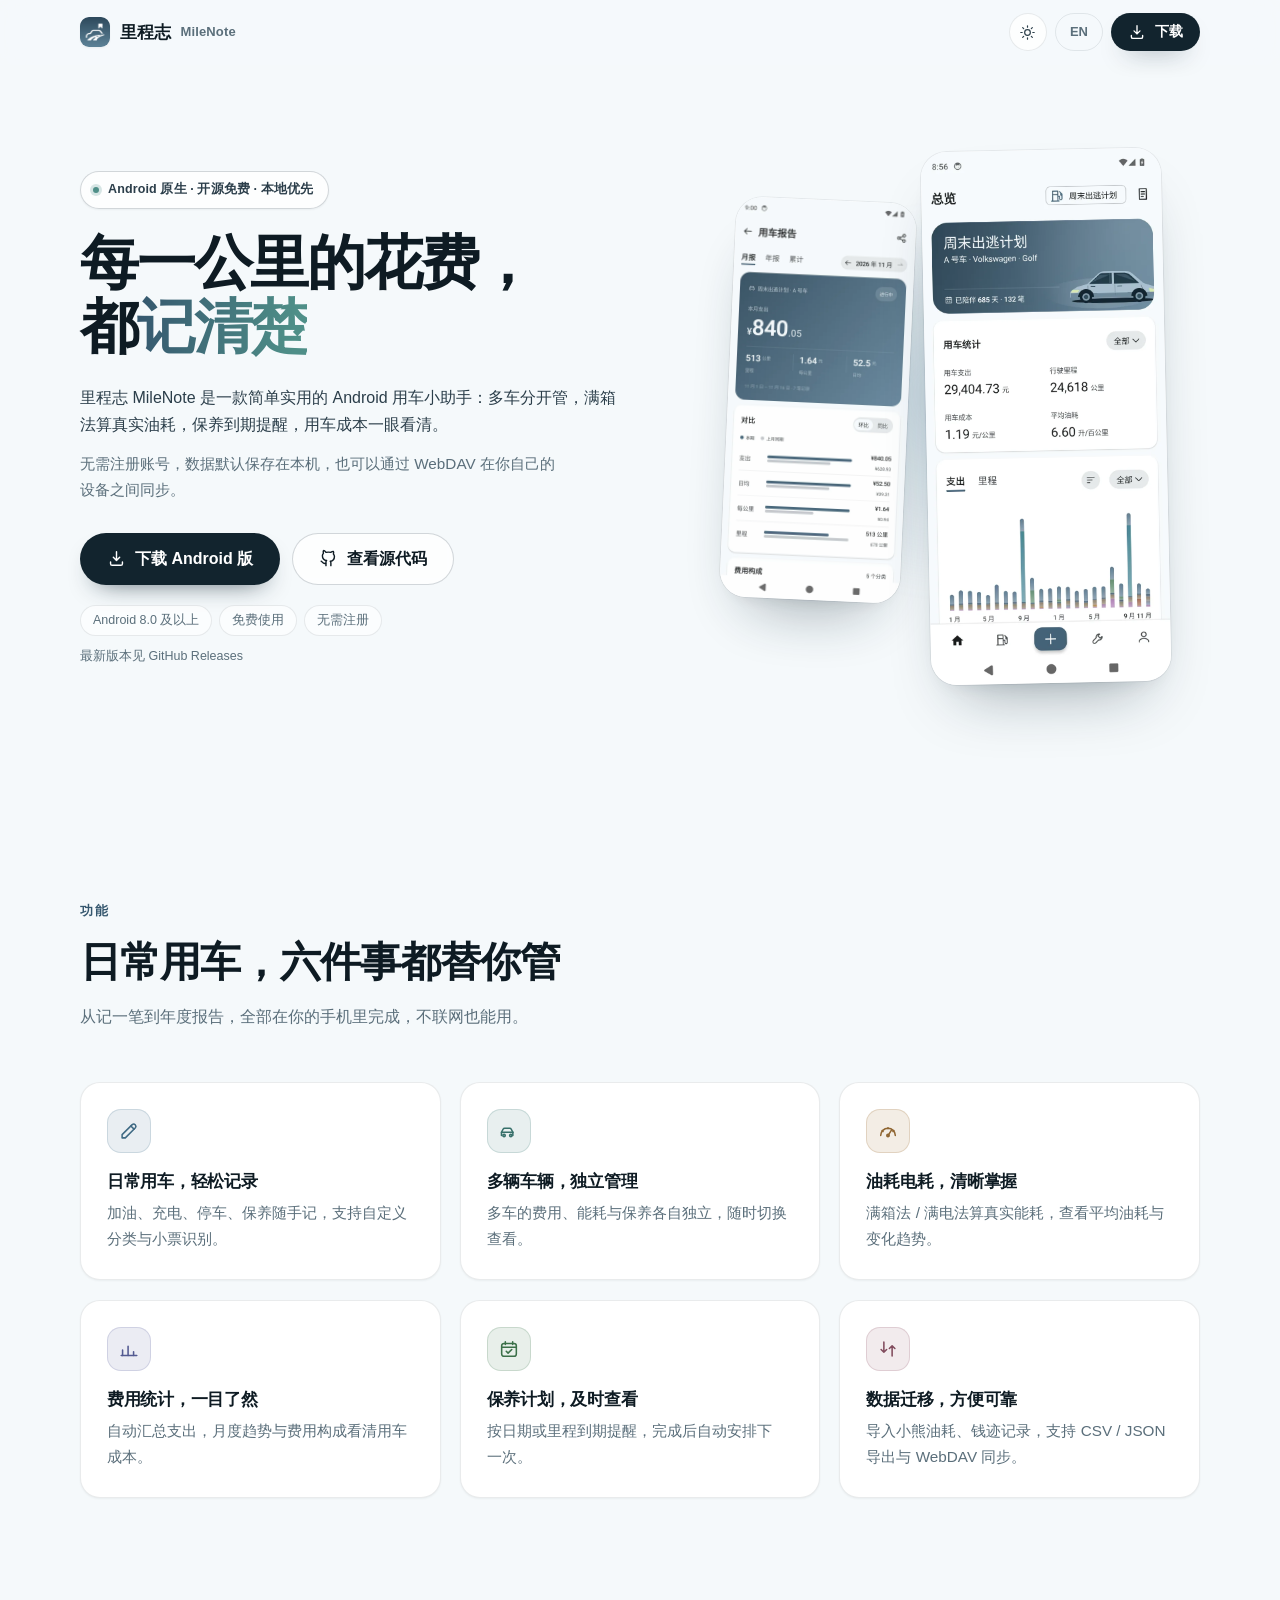
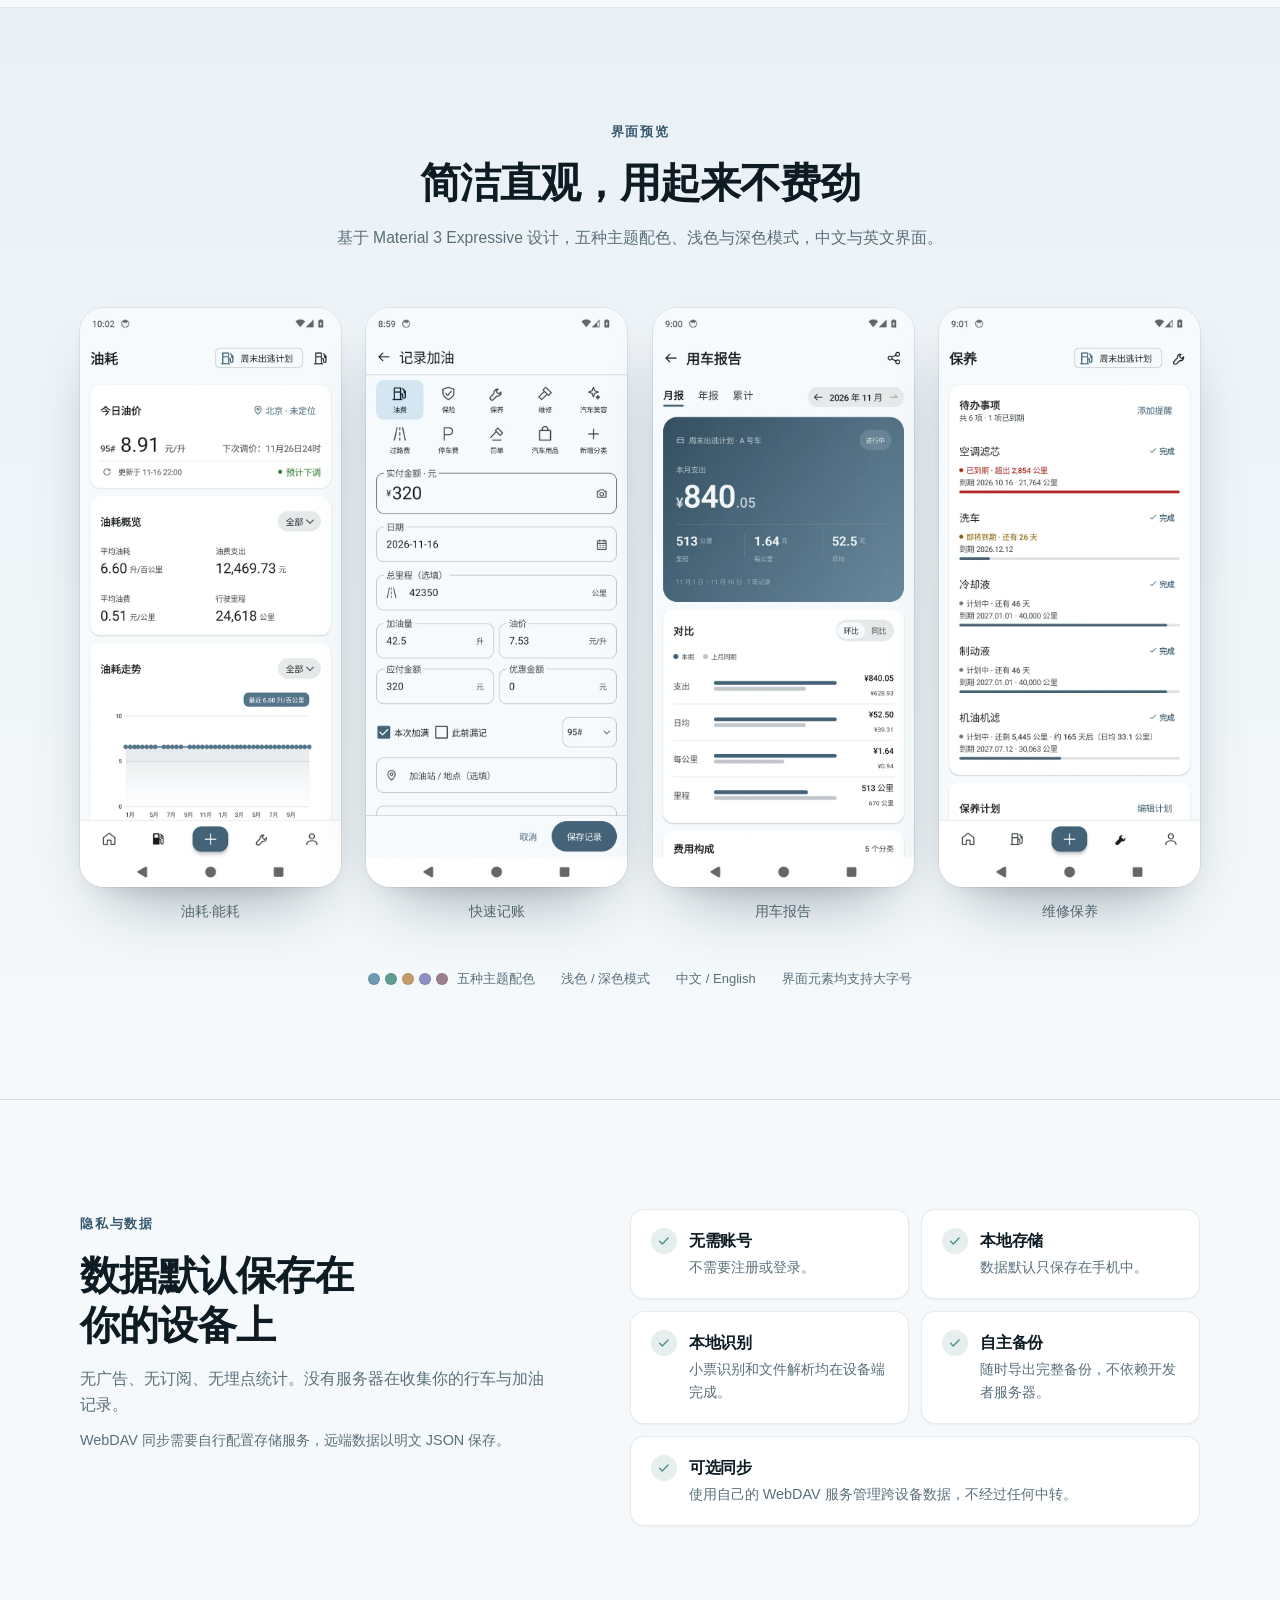
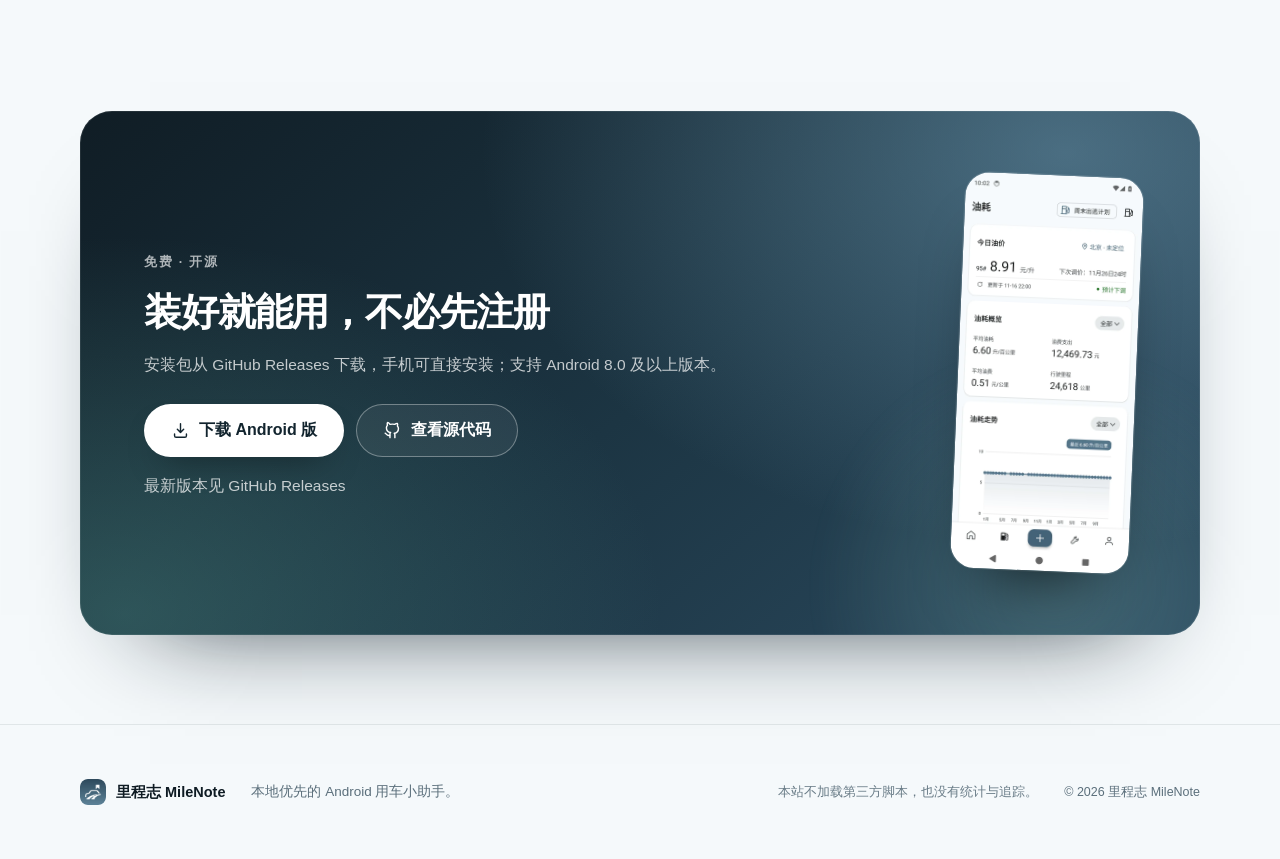
==== commit eb1f867c: "site(隐私): 修对钩图标被文字样式顶掉、没有居中 .check span 的 display:block / margin-top:2px 命中了 .check-icon， 把图标本来的 gri" ====
--- a/index.html
+++ b/index.html
@@ -54,7 +54,7 @@
   <link rel="apple-touch-icon" href="assets/apple-touch-icon.png">
   <link rel="manifest" href="site.webmanifest">
   <link rel="preload" as="image" href="assets/screens/dashboard.webp?v=20261116">
-  <link rel="stylesheet" href="assets/style.css?v=20261117">
+  <link rel="stylesheet" href="assets/style.css?v=20261117b">
 
   <script type="application/ld+json">
   {
--- a/assets/style.css
+++ b/assets/style.css
@@ -714,8 +714,9 @@
   stroke-linecap: round;
   stroke-linejoin: round;
 }
-.check b { display: block; font-size: 0.99rem; font-weight: 600; letter-spacing: -0.01em; }
-.check span { display: block; margin-top: 2px; color: var(--muted); font-size: 0.9rem; line-height: 1.6; }
+/* 只作用于文字区：.check span 会连 .check-icon 一起命中，把图标的 grid 居中层掉 */
+.check div > b { display: block; font-size: 0.99rem; font-weight: 600; letter-spacing: -0.01em; }
+.check div > span { display: block; margin-top: 2px; color: var(--muted); font-size: 0.9rem; line-height: 1.6; }
 
 /* ---------- 下载 CTA ---------- */
 
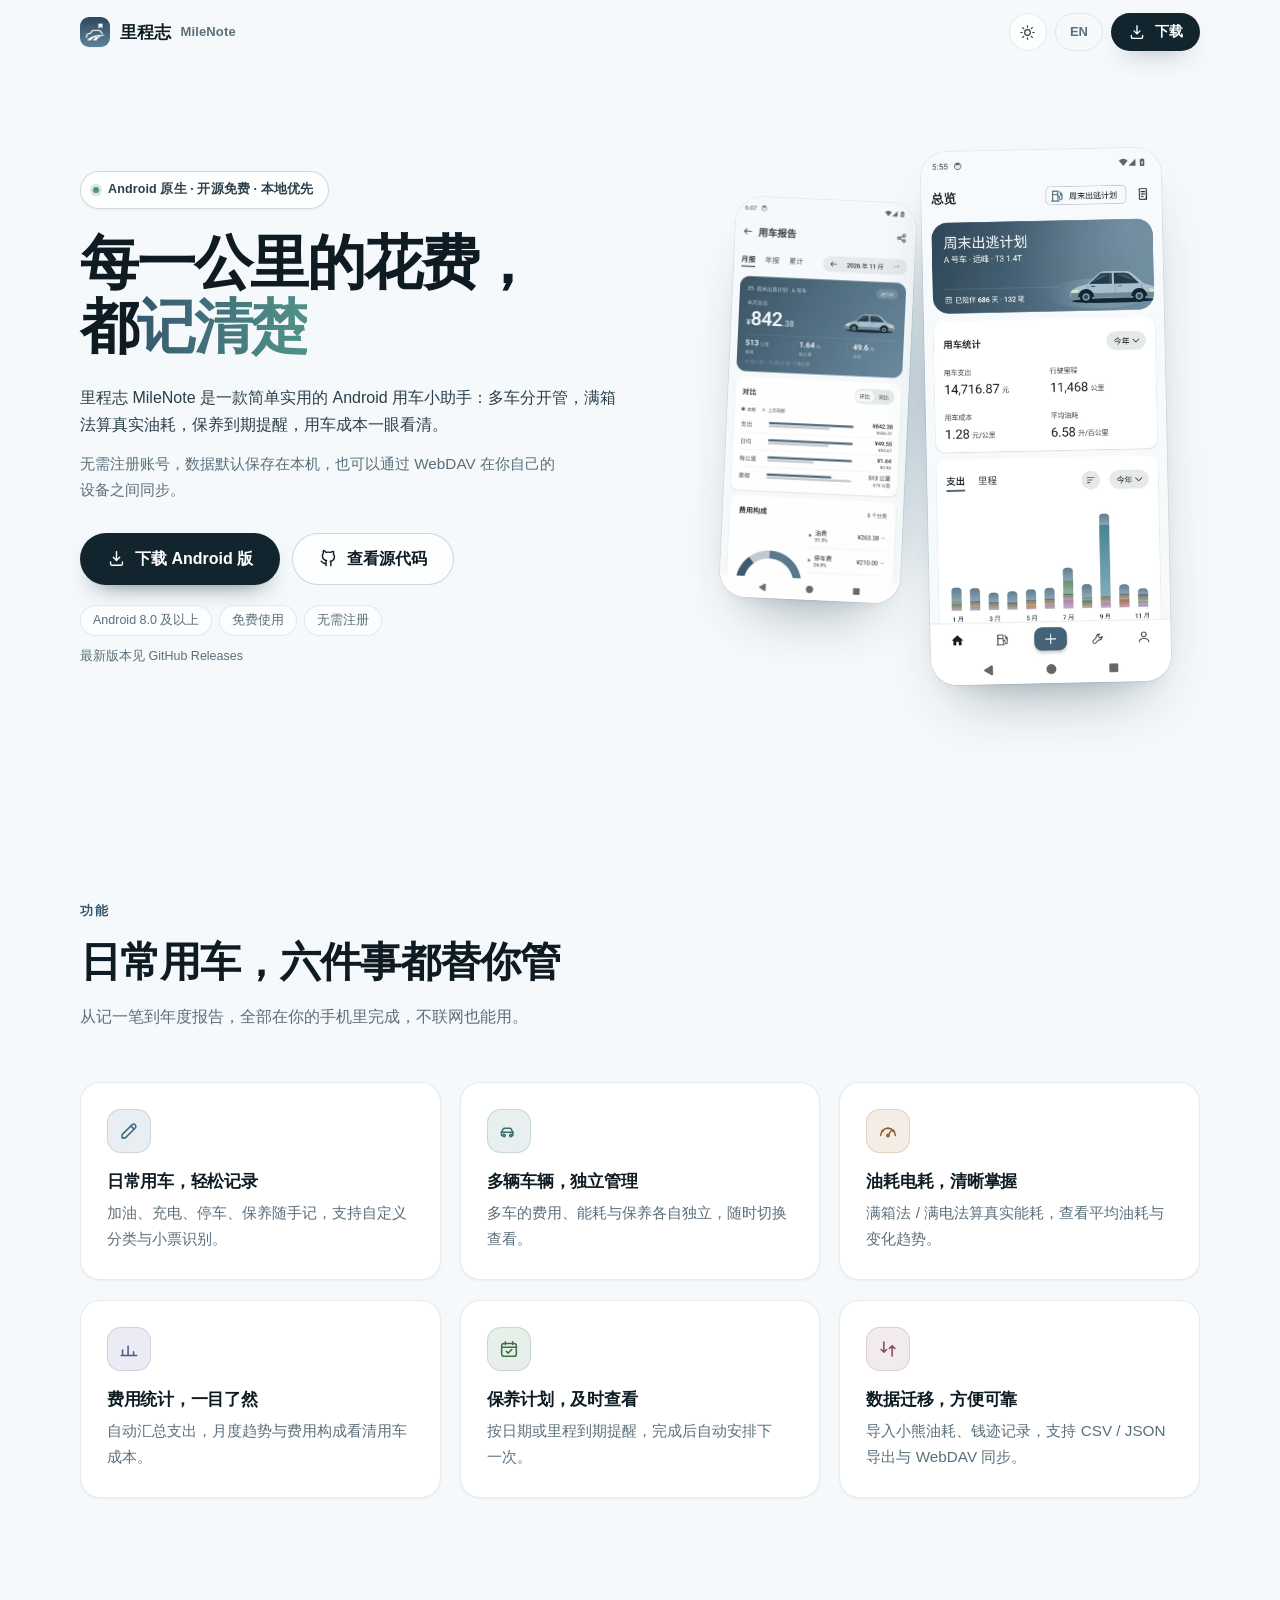
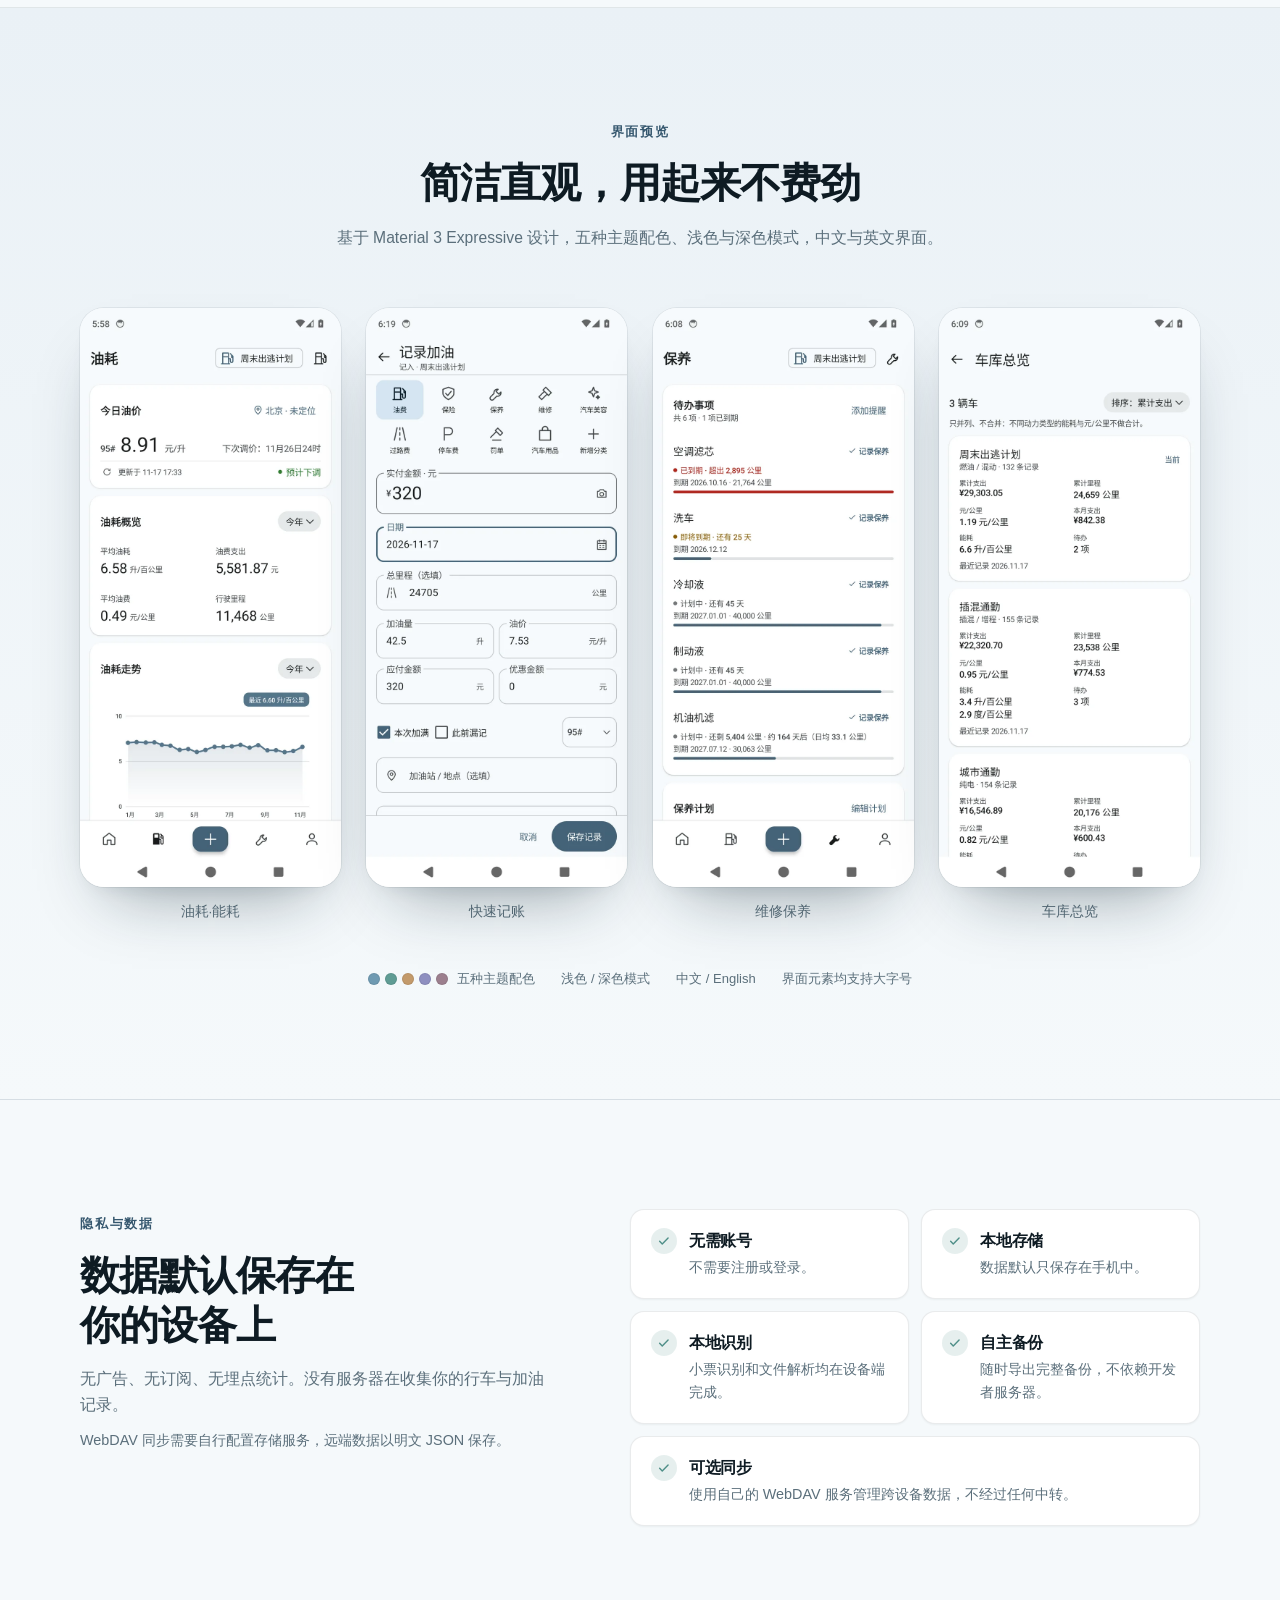
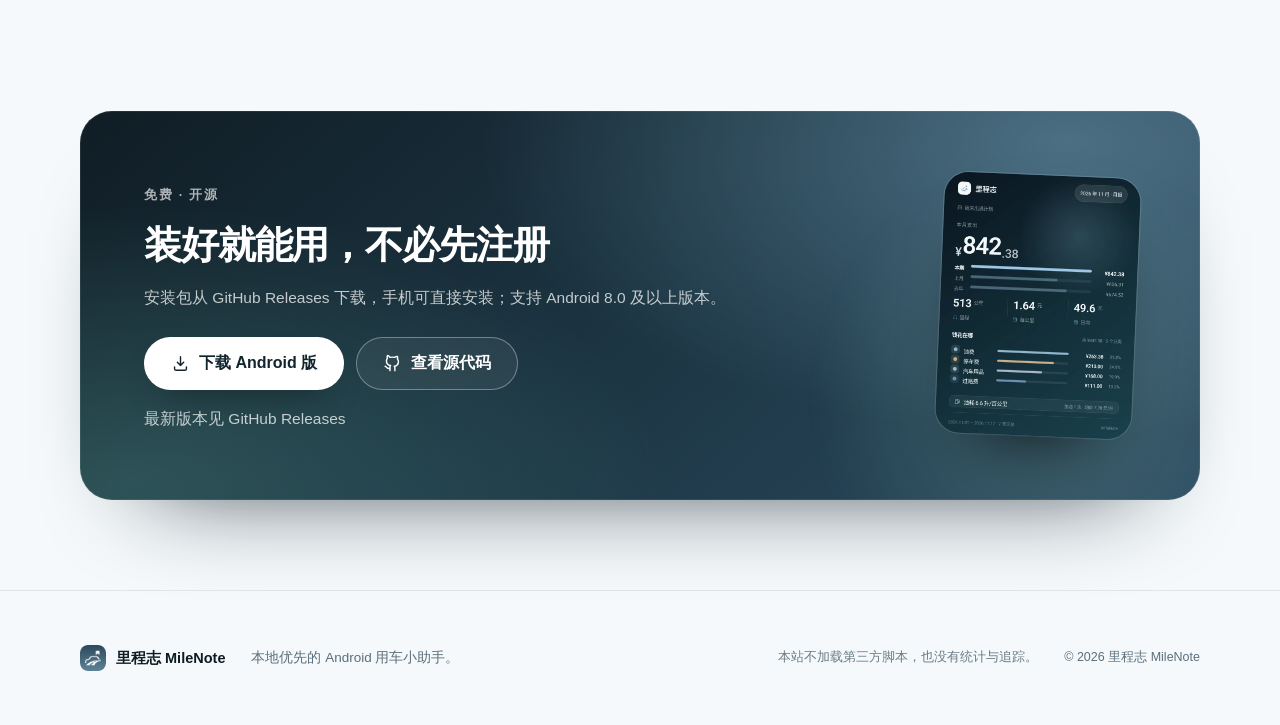
==== commit b9c95c68: "site(截图): 换 rc6 实拍，七张图一张不重复，筛选统一今年 - 中英各 7 张：总览 / 用车报告 / 油耗 / 记一笔 / 保养 / 车库总览（1080×2400 整屏）+ 分享海报（10" ====
--- a/index.html
+++ b/index.html
@@ -53,7 +53,7 @@
   <link rel="icon" href="assets/favicon-16.png" sizes="16x16" type="image/png">
   <link rel="apple-touch-icon" href="assets/apple-touch-icon.png">
   <link rel="manifest" href="site.webmanifest">
-  <link rel="preload" as="image" href="assets/screens/dashboard.webp?v=20261116">
+  <link rel="preload" as="image" href="assets/screens/dashboard.webp?v=20261117">
   <link rel="stylesheet" href="assets/style.css?v=20261117b">
 
   <script type="application/ld+json">
@@ -130,10 +130,10 @@
           <div class="stage">
             <span class="stage-glow" aria-hidden="true"></span>
             <figure class="shot shot-back">
-              <img src="assets/screens/report.webp?v=20261116" width="720" height="1600" alt="" aria-hidden="true">
+              <img src="assets/screens/report.webp?v=20261117" width="720" height="1600" alt="" aria-hidden="true">
             </figure>
             <figure class="shot shot-main">
-              <img src="assets/screens/dashboard.webp?v=20261116" width="720" height="1600" alt="里程志「用车总览」界面：用车统计、支出趋势与平均油耗">
+              <img src="assets/screens/dashboard.webp?v=20261117" width="720" height="1600" alt="里程志「用车总览」界面：用车统计、支出趋势与平均油耗">
             </figure>
           </div>
         </div>
@@ -196,26 +196,26 @@
         <ul class="gallery">
           <li data-reveal style="--i:0">
             <figure>
-              <div class="shot"><img src="assets/screens/fuel.webp?v=20261116" width="720" height="1600" alt="里程志「油耗·能耗」界面：平均油耗与历次加油记录"></div>
+              <div class="shot"><img src="assets/screens/fuel.webp?v=20261117" width="720" height="1600" alt="里程志「油耗·能耗」界面：按今年统计的平均油耗与走势"></div>
               <figcaption>油耗·能耗</figcaption>
             </figure>
           </li>
           <li data-reveal style="--i:1">
             <figure>
-              <div class="shot"><img src="assets/screens/editor.webp?v=20261116" width="720" height="1600" alt="里程志「记一笔」界面：金额、分类与里程快速录入"></div>
+              <div class="shot"><img src="assets/screens/editor.webp?v=20261117" width="720" height="1600" alt="里程志「记一笔」界面：加油金额、日期、总里程与加油量快速录入"></div>
               <figcaption>快速记账</figcaption>
             </figure>
           </li>
           <li data-reveal style="--i:2">
             <figure>
-              <div class="shot"><img src="assets/screens/report.webp?v=20261116" width="720" height="1600" alt="里程志「用车报告」界面：月度支出对比与费用构成"></div>
-              <figcaption>用车报告</figcaption>
+              <div class="shot"><img src="assets/screens/maintenance.webp?v=20261117" width="720" height="1600" alt="里程志「保养」界面：保养项目、到期状态与记录入口"></div>
+              <figcaption>维修保养</figcaption>
             </figure>
           </li>
           <li data-reveal style="--i:3">
             <figure>
-              <div class="shot"><img src="assets/screens/maintenance.webp?v=20261116" width="720" height="1600" alt="里程志「保养」界面：保养项目与到期提醒"></div>
-              <figcaption>维修保养</figcaption>
+              <div class="shot"><img src="assets/screens/garage.webp?v=20261117" width="720" height="1600" alt="里程志「车库总览」界面：三辆车并列对比累计支出与里程"></div>
+              <figcaption>车库总览</figcaption>
             </figure>
           </li>
         </ul>
@@ -288,7 +288,7 @@
             <p class="cta-meta" data-release-version>最新版本见 GitHub Releases</p>
           </div>
           <figure class="cta-shot" aria-hidden="true">
-            <img src="assets/screens/fuel.webp?v=20261116" width="720" height="1600" alt="">
+            <img src="assets/screens/poster.webp?v=20261117" width="720" height="960" alt="">
           </figure>
         </div>
       </div>
--- a/assets/style.css
+++ b/assets/style.css
@@ -771,8 +771,8 @@
 .cta-shot {
   position: relative;
   z-index: 1;
-  width: clamp(140px, 15vw, 178px);
-  aspect-ratio: 720 / 1600;
+  width: clamp(150px, 16vw, 196px);
+  aspect-ratio: 3 / 4;
   margin: 0;
   overflow: hidden;
   border-radius: 24px;
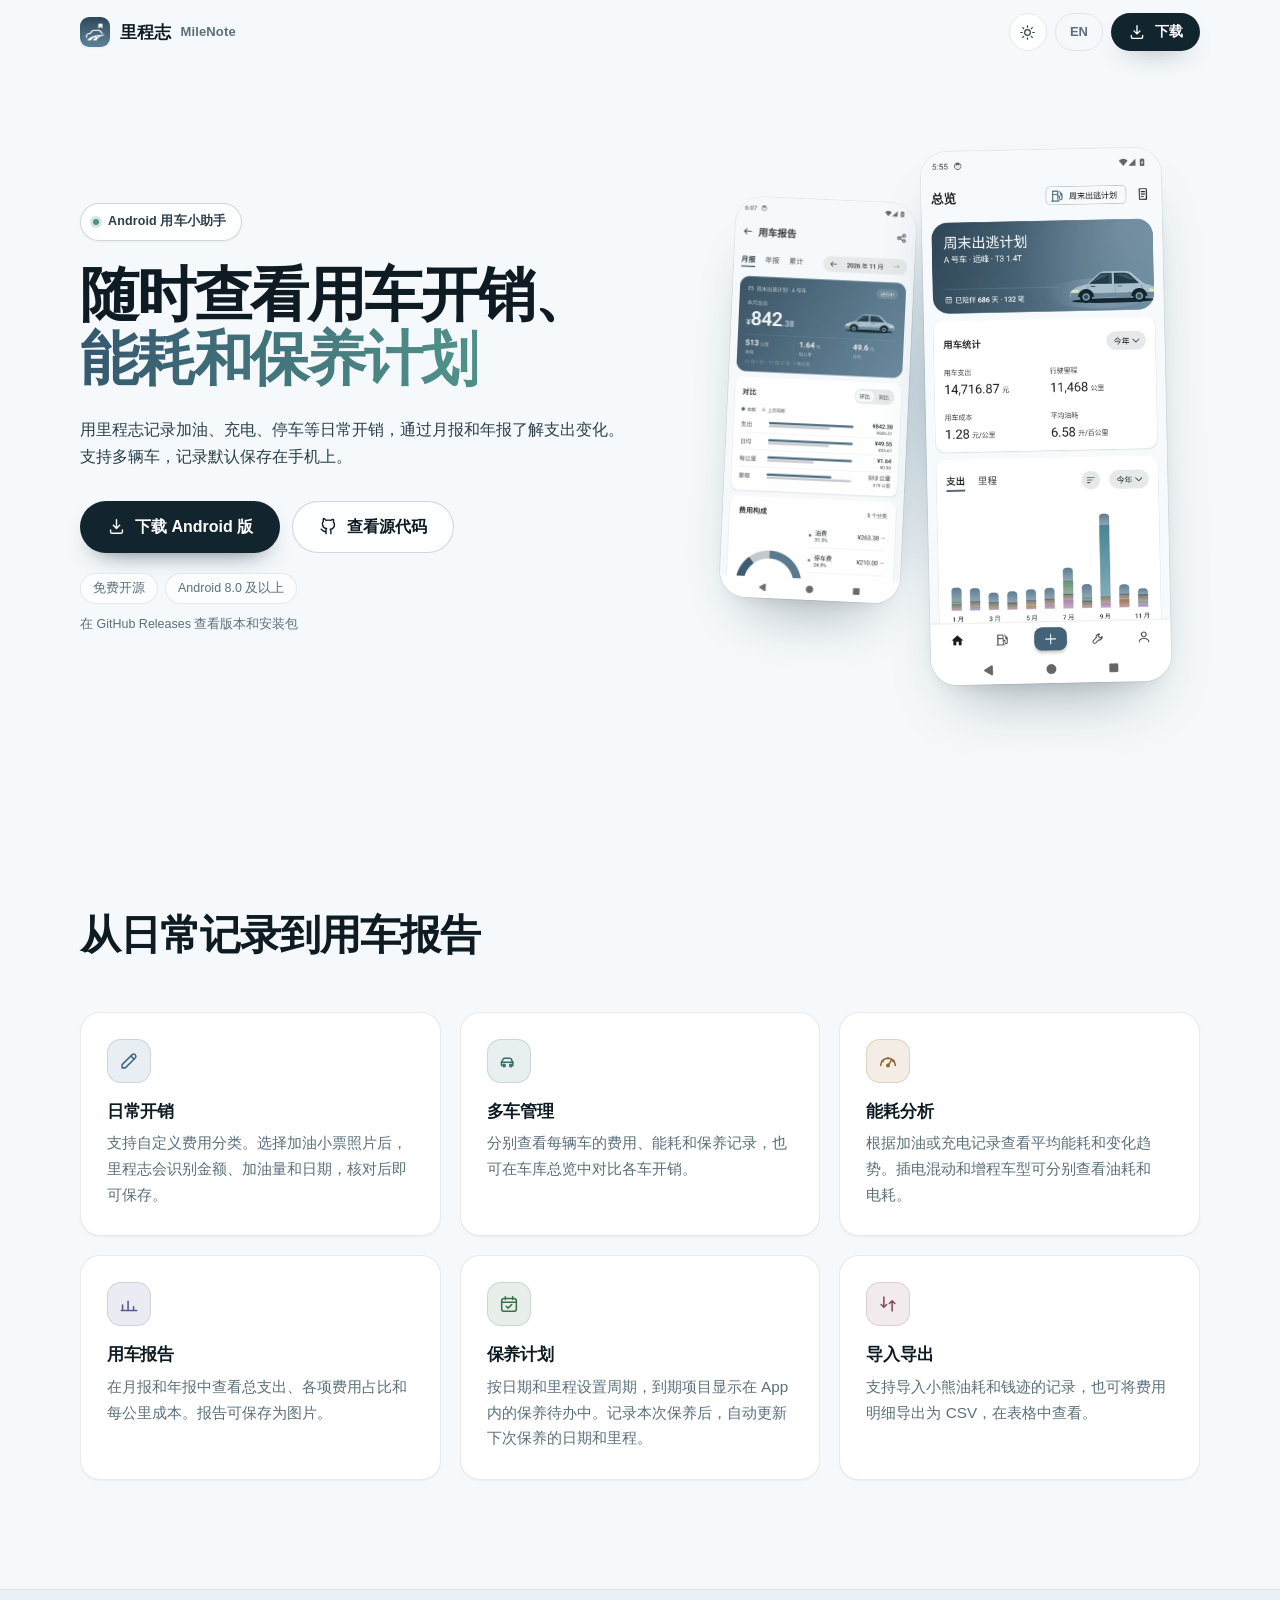
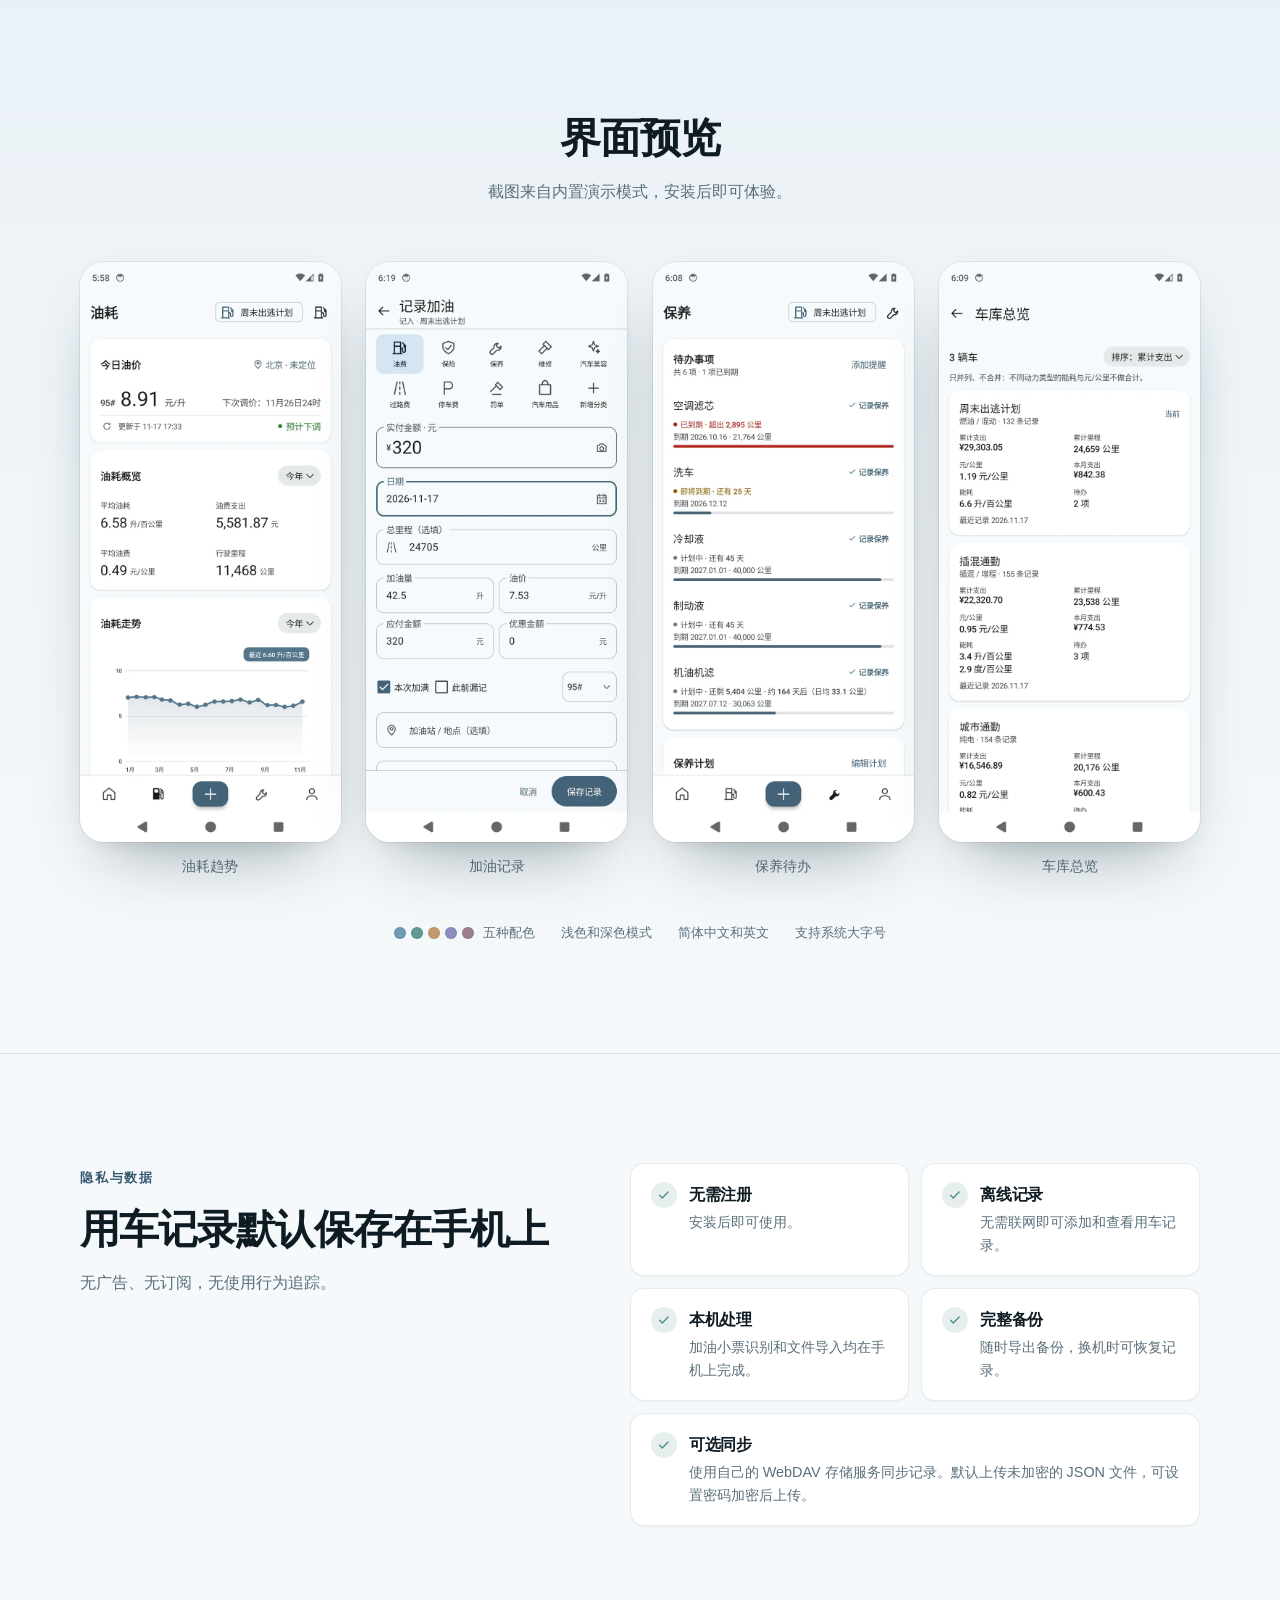
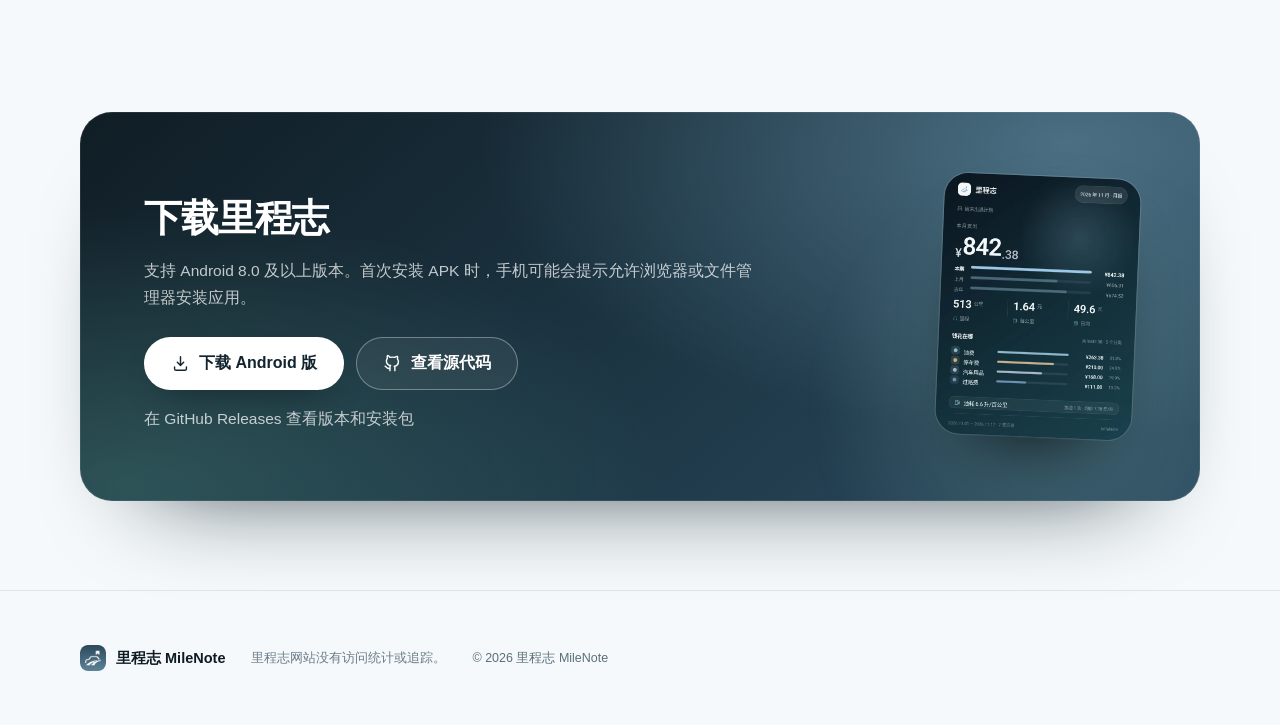
==== commit ac0976da: "site(文案): 更新中英文首页与分享文案 采用用户确认的用车小助手介绍，统一两组小标题长度，并说明 WebDAV 可选加密。" ====
--- a/index.html
+++ b/index.html
@@ -3,9 +3,9 @@
 <head>
   <meta charset="utf-8">
   <meta name="viewport" content="width=device-width, initial-scale=1">
-  <title>里程志 MileNote · Android 用车小助手：油耗、保养、用车成本</title>
-  <meta name="description" content="里程志 MileNote 是一款 Android 用车小助手：多车管理、日常开销记录、油耗与电耗分析、保养到期提醒、用车成本统计。无需注册账号，数据默认保存在本地，也可通过 WebDAV 在自己的设备之间同步。">
-  <meta name="keywords" content="里程志,MileNote,用车小助手,车主助手,汽车记账,油耗记录,满箱法,保养提醒,私家车费用,用车成本,Android,本地优先">
+  <title>里程志 MileNote · Android 用车小助手</title>
+  <meta name="description" content="里程志支持记录用车开销、查看油耗和电耗、安排保养计划。支持多辆车，无需注册，记录默认保存在手机上。">
+  <meta name="keywords" content="里程志,MileNote,用车小助手,车主助手,用车记录,油耗记录,满箱法,保养提醒,私家车费用,用车成本,Android,本地优先">
   <meta name="author" content="MileNote">
   <meta name="robots" content="index,follow">
   <link rel="canonical" href="https://selwiro.github.io/MileNoteAndroid/">
@@ -15,19 +15,19 @@
 
   <meta property="og:type" content="website">
   <meta property="og:site_name" content="里程志 MileNote">
-  <meta property="og:title" content="里程志 MileNote · Android 用车小助手：油耗、保养、用车成本">
-  <meta property="og:description" content="多车管理、日常开销记录、油耗与电耗分析、保养到期提醒。无需注册账号，数据默认保存在本地。">
+  <meta property="og:title" content="里程志 MileNote · Android 用车小助手">
+  <meta property="og:description" content="记录用车开销、查看油耗和电耗、安排保养计划。免费开源的 Android 用车小助手。">
   <meta property="og:url" content="https://selwiro.github.io/MileNoteAndroid/">
-  <meta property="og:image" content="https://selwiro.github.io/MileNoteAndroid/assets/og.png">
+  <meta property="og:image" content="https://selwiro.github.io/MileNoteAndroid/assets/og.png?v=20261117-copy">
   <meta property="og:image:width" content="1200">
   <meta property="og:image:height" content="630">
   <meta property="og:image:alt" content="里程志 MileNote：Android 用车小助手">
   <meta property="og:locale" content="zh_CN">
   <meta property="og:locale:alternate" content="en_US">
   <meta name="twitter:card" content="summary_large_image">
-  <meta name="twitter:title" content="里程志 MileNote · Android 用车小助手：油耗、保养、用车成本">
-  <meta name="twitter:description" content="多车管理、日常开销记录、油耗与电耗分析、保养到期提醒。无需注册账号，数据默认保存在本地。">
-  <meta name="twitter:image" content="https://selwiro.github.io/MileNoteAndroid/assets/og.png">
+  <meta name="twitter:title" content="里程志 MileNote · Android 用车小助手">
+  <meta name="twitter:description" content="记录用车开销、查看油耗和电耗、安排保养计划。免费开源的 Android 用车小助手。">
+  <meta name="twitter:image" content="https://selwiro.github.io/MileNoteAndroid/assets/og.png?v=20261117-copy">
   <meta name="twitter:image:alt" content="里程志 MileNote：Android 用车小助手">
 
   <meta name="theme-color" content="#f5f9fb" media="(prefers-color-scheme: light)">
@@ -67,7 +67,7 @@
     "inLanguage": "zh-CN",
     "url": "https://selwiro.github.io/MileNoteAndroid/",
     "offers": { "@type": "Offer", "price": "0", "priceCurrency": "CNY" },
-    "description": "本地优先的 Android 用车小助手：多车管理、日常开销记录、油耗与电耗分析、保养到期提醒、用车成本统计。",
+    "description": "里程志支持记录用车开销、查看油耗和电耗、安排保养计划。支持多辆车，无需注册，记录默认保存在手机上。",
     "screenshot": "https://selwiro.github.io/MileNoteAndroid/assets/screens/dashboard.webp"
   }
   </script>
@@ -104,10 +104,9 @@
       <div class="hero-bg" aria-hidden="true"></div>
       <div class="wrap hero-grid">
         <div class="hero-copy" data-reveal>
-          <span class="pill"><span class="pill-dot" aria-hidden="true"></span>Android 原生 · 开源免费 · 本地优先</span>
-          <h1 id="hero-title">每一公里的花费，<br>都<span class="grad">记清楚</span></h1>
-          <p class="lede">里程志 MileNote 是一款简单实用的 Android 用车小助手：多车分开管，满箱法算真实油耗，保养到期提醒，用车成本一眼看清。</p>
-          <p class="lede-sub">无需注册账号，数据默认保存在本机，也可以通过 WebDAV 在你自己的设备之间同步。</p>
+          <span class="pill"><span class="pill-dot" aria-hidden="true"></span>Android 用车小助手</span>
+          <h1 id="hero-title">随时查看用车开销、<br><span class="grad">能耗和保养计划</span></h1>
+          <p class="lede">用里程志记录加油、充电、停车等日常开销，通过月报和年报了解支出变化。支持多辆车，记录默认保存在手机上。</p>
           <div class="actions">
             <a class="btn btn-primary btn-lg" href="https://github.com/Selwiro/MileNoteAndroid/releases" data-download>
               <svg class="ico" viewBox="0 0 24 24" aria-hidden="true"><path d="M12 3.5v11m0 0 4-4m-4 4-4-4"/><path d="M4.5 16.5v2a2 2 0 0 0 2 2h11a2 2 0 0 0 2-2v-2"/></svg>
@@ -119,11 +118,10 @@
             </a>
           </div>
           <ul class="meta-row">
+            <li>免费开源</li>
             <li>Android 8.0 及以上</li>
-            <li>免费使用</li>
-            <li>无需注册</li>
           </ul>
-          <p class="release-line" data-release-version>最新版本见 GitHub Releases</p>
+          <p class="release-line" data-release-version>在 GitHub Releases 查看版本和安装包</p>
         </div>
 
         <div class="hero-visual" data-reveal style="--i:1">
@@ -144,41 +142,39 @@
     <section class="section" id="features" aria-labelledby="features-title">
       <div class="wrap">
         <header class="section-head" data-reveal>
-          <span class="eyebrow">功能</span>
-          <h2 id="features-title">日常用车，六件事都替你管</h2>
-          <p class="section-lede">从记一笔到年度报告，全部在你的手机里完成，不联网也能用。</p>
+          <h2 id="features-title">从日常记录到用车报告</h2>
         </header>
 
         <ul class="bento">
           <li class="card" data-reveal style="--i:0">
             <span class="card-icon"><svg viewBox="0 0 24 24" aria-hidden="true"><path d="M4.5 19.5H8L19 8.5a2.5 2.5 0 0 0-3.5-3.5L4.5 16v3.5Z"/><path d="M14 6.5 17.5 10"/></svg></span>
-            <h3>日常用车，轻松记录</h3>
-            <p>加油、充电、停车、保养随手记，支持自定义分类与小票识别。</p>
+            <h3>日常开销</h3>
+            <p>支持自定义费用分类。选择加油小票照片后，里程志会识别金额、加油量和日期，核对后即可保存。</p>
           </li>
           <li class="card" data-reveal style="--i:1">
             <span class="card-icon"><svg viewBox="0 0 24 24" aria-hidden="true"><path d="M3.8 17v-3.6l1.7-3.3a2 2 0 0 1 1.8-1.1h5.4a2 2 0 0 1 1.8 1.1l1.7 3.3V17"/><path d="M3.8 13.4h12.6"/><circle cx="6.6" cy="17" r="1.3"/><circle cx="14" cy="17" r="1.3"/></svg></span>
-            <h3>多辆车辆，独立管理</h3>
-            <p>多车的费用、能耗与保养各自独立，随时切换查看。</p>
+            <h3>多车管理</h3>
+            <p>分别查看每辆车的费用、能耗和保养记录，也可在车库总览中对比各车开销。</p>
           </li>
           <li class="card" data-reveal style="--i:2">
             <span class="card-icon"><svg viewBox="0 0 24 24" aria-hidden="true"><path d="M4 17a8 8 0 0 1 16 0"/><path d="M12 17l3.6-5.6"/><circle cx="12" cy="17" r="1.3"/><path d="M5.6 11.6l1 .9M12 8.4v1.2M18.4 11.6l-1 .9"/></svg></span>
-            <h3>油耗电耗，清晰掌握</h3>
-            <p>满箱法 / 满电法算真实能耗，查看平均油耗与变化趋势。</p>
+            <h3>能耗分析</h3>
+            <p>根据加油或充电记录查看平均能耗和变化趋势。插电混动和增程车型可分别查看油耗和电耗。</p>
           </li>
           <li class="card" data-reveal style="--i:3">
             <span class="card-icon"><svg viewBox="0 0 24 24" aria-hidden="true"><path d="M5 19v-6M11 19V9M17 19v-4"/><path d="M3.5 19h17"/></svg></span>
-            <h3>费用统计，一目了然</h3>
-            <p>自动汇总支出，月度趋势与费用构成看清用车成本。</p>
+            <h3>用车报告</h3>
+            <p>在月报和年报中查看总支出、各项费用占比和每公里成本。报告可保存为图片。</p>
           </li>
           <li class="card" data-reveal style="--i:4">
             <span class="card-icon"><svg viewBox="0 0 24 24" aria-hidden="true"><rect x="4" y="6" width="16" height="14" rx="2.5"/><path d="M4 10h16M8 4v3M16 4v3"/><path d="M9 14.5l2 2 4-4"/></svg></span>
-            <h3>保养计划，及时查看</h3>
-            <p>按日期或里程到期提醒，完成后自动安排下一次。</p>
+            <h3>保养计划</h3>
+            <p>按日期和里程设置周期，到期项目显示在 App 内的保养待办中。记录本次保养后，自动更新下次保养的日期和里程。</p>
           </li>
           <li class="card" data-reveal style="--i:5">
             <span class="card-icon"><svg viewBox="0 0 24 24" aria-hidden="true"><path d="M7.5 4.5v11M7.5 15.5l3-3M7.5 15.5l-3-3"/><path d="M16.5 19.5v-11M16.5 8.5l3 3M16.5 8.5l-3 3"/></svg></span>
-            <h3>数据迁移，方便可靠</h3>
-            <p>导入小熊油耗、钱迹记录，支持 CSV / JSON 导出与 WebDAV 同步。</p>
+            <h3>导入导出</h3>
+            <p>支持导入小熊油耗和钱迹的记录，也可将费用明细导出为 CSV，在表格中查看。</p>
           </li>
         </ul>
       </div>
@@ -188,28 +184,27 @@
     <section class="section section-tint" id="screens" aria-labelledby="screens-title">
       <div class="wrap">
         <header class="section-head section-head-center" data-reveal>
-          <span class="eyebrow">界面预览</span>
-          <h2 id="screens-title">简洁直观，用起来不费劲</h2>
-          <p class="section-lede">基于 Material 3 Expressive 设计，五种主题配色、浅色与深色模式，中文与英文界面。</p>
+          <h2 id="screens-title">界面预览</h2>
+          <p class="section-lede">截图来自内置演示模式，安装后即可体验。</p>
         </header>
 
         <ul class="gallery">
           <li data-reveal style="--i:0">
             <figure>
               <div class="shot"><img src="assets/screens/fuel.webp?v=20261117" width="720" height="1600" alt="里程志「油耗·能耗」界面：按今年统计的平均油耗与走势"></div>
-              <figcaption>油耗·能耗</figcaption>
+              <figcaption>油耗趋势</figcaption>
             </figure>
           </li>
           <li data-reveal style="--i:1">
             <figure>
               <div class="shot"><img src="assets/screens/editor.webp?v=20261117" width="720" height="1600" alt="里程志「记一笔」界面：加油金额、日期、总里程与加油量快速录入"></div>
-              <figcaption>快速记账</figcaption>
+              <figcaption>加油记录</figcaption>
             </figure>
           </li>
           <li data-reveal style="--i:2">
             <figure>
               <div class="shot"><img src="assets/screens/maintenance.webp?v=20261117" width="720" height="1600" alt="里程志「保养」界面：保养项目、到期状态与记录入口"></div>
-              <figcaption>维修保养</figcaption>
+              <figcaption>保养待办</figcaption>
             </figure>
           </li>
           <li data-reveal style="--i:3">
@@ -223,11 +218,11 @@
         <div class="spec-row" data-reveal>
           <span class="spec">
             <span class="swatches" aria-hidden="true"><i style="background:#6f9ab2"></i><i style="background:#5f9c94"></i><i style="background:#c39a6b"></i><i style="background:#8e8fc0"></i><i style="background:#9c7f8e"></i></span>
-            五种主题配色
+            五种配色
           </span>
-          <span class="spec">浅色 / 深色模式</span>
-          <span class="spec">中文 / English</span>
-          <span class="spec">界面元素均支持大字号</span>
+          <span class="spec">浅色和深色模式</span>
+          <span class="spec">简体中文和英文</span>
+          <span class="spec">支持系统大字号</span>
         </div>
       </div>
     </section>
@@ -237,30 +232,29 @@
       <div class="wrap privacy-grid">
         <div class="privacy-copy" data-reveal>
           <span class="eyebrow">隐私与数据</span>
-          <h2 id="privacy-title">数据默认保存在<br>你的设备上</h2>
-          <p class="privacy-note">无广告、无订阅、无埋点统计。没有服务器在收集你的行车与加油记录。</p>
-          <p class="privacy-note">WebDAV 同步需要自行配置存储服务，远端数据以明文 JSON 保存。</p>
+          <h2 id="privacy-title">用车记录默认保存在手机上</h2>
+          <p class="privacy-note">无广告、无订阅，无使用行为追踪。</p>
         </div>
         <ul class="check-list" data-reveal style="--i:1">
           <li class="check">
             <span class="check-icon"><svg viewBox="0 0 24 24" aria-hidden="true"><path d="M4.5 12.5 9 17l10-10"/></svg></span>
-            <div><b>无需账号</b><span>不需要注册或登录。</span></div>
+            <div><b>无需注册</b><span>安装后即可使用。</span></div>
           </li>
           <li class="check">
             <span class="check-icon"><svg viewBox="0 0 24 24" aria-hidden="true"><path d="M4.5 12.5 9 17l10-10"/></svg></span>
-            <div><b>本地存储</b><span>数据默认只保存在手机中。</span></div>
+            <div><b>离线记录</b><span>无需联网即可添加和查看用车记录。</span></div>
           </li>
           <li class="check">
             <span class="check-icon"><svg viewBox="0 0 24 24" aria-hidden="true"><path d="M4.5 12.5 9 17l10-10"/></svg></span>
-            <div><b>本地识别</b><span>小票识别和文件解析均在设备端完成。</span></div>
+            <div><b>本机处理</b><span>加油小票识别和文件导入均在手机上完成。</span></div>
           </li>
           <li class="check">
             <span class="check-icon"><svg viewBox="0 0 24 24" aria-hidden="true"><path d="M4.5 12.5 9 17l10-10"/></svg></span>
-            <div><b>自主备份</b><span>随时导出完整备份，不依赖开发者服务器。</span></div>
+            <div><b>完整备份</b><span>随时导出备份，换机时可恢复记录。</span></div>
           </li>
           <li class="check check-wide">
             <span class="check-icon"><svg viewBox="0 0 24 24" aria-hidden="true"><path d="M4.5 12.5 9 17l10-10"/></svg></span>
-            <div><b>可选同步</b><span>使用自己的 WebDAV 服务管理跨设备数据，不经过任何中转。</span></div>
+            <div><b>可选同步</b><span>使用自己的 WebDAV 存储服务同步记录。默认上传未加密的 JSON 文件，可设置密码加密后上传。</span></div>
           </li>
         </ul>
       </div>
@@ -272,9 +266,8 @@
         <div class="cta-panel" data-reveal>
           <span class="cta-glow" aria-hidden="true"></span>
           <div class="cta-copy">
-            <span class="eyebrow eyebrow-light">免费 · 开源</span>
-            <h2 id="download-title">装好就能用，不必先注册</h2>
-            <p>安装包从 GitHub Releases 下载，手机可直接安装；支持 Android 8.0 及以上版本。</p>
+            <h2 id="download-title">下载里程志</h2>
+            <p>支持 Android 8.0 及以上版本。首次安装 APK 时，手机可能会提示允许浏览器或文件管理器安装应用。</p>
             <div class="actions">
               <a class="btn btn-light btn-lg" href="https://github.com/Selwiro/MileNoteAndroid/releases" data-download>
                 <svg class="ico" viewBox="0 0 24 24" aria-hidden="true"><path d="M12 3.5v11m0 0 4-4m-4 4-4-4"/><path d="M4.5 16.5v2a2 2 0 0 0 2 2h11a2 2 0 0 0 2-2v-2"/></svg>
@@ -285,7 +278,7 @@
                 查看源代码
               </a>
             </div>
-            <p class="cta-meta" data-release-version>最新版本见 GitHub Releases</p>
+            <p class="cta-meta" data-release-version>在 GitHub Releases 查看版本和安装包</p>
           </div>
           <figure class="cta-shot" aria-hidden="true">
             <img src="assets/screens/poster.webp?v=20261117" width="720" height="960" alt="">
@@ -302,12 +295,11 @@
         <img src="assets/img/brand-tile.png" width="26" height="26" alt="">
         <span>里程志 MileNote</span>
       </div>
-      <p class="footer-tagline">本地优先的 Android 用车小助手。</p>
-      <p class="footer-note">本站不加载第三方脚本，也没有统计与追踪。</p>
+      <p class="footer-note">里程志网站没有访问统计或追踪。</p>
       <p class="footer-copy">© <span id="year">2026</span> 里程志 MileNote</p>
     </div>
   </footer>
 
-  <script src="assets/app.js?v=20261117" defer></script>
+  <script src="assets/app.js?v=20261117-copy" defer></script>
 </body>
 </html>
